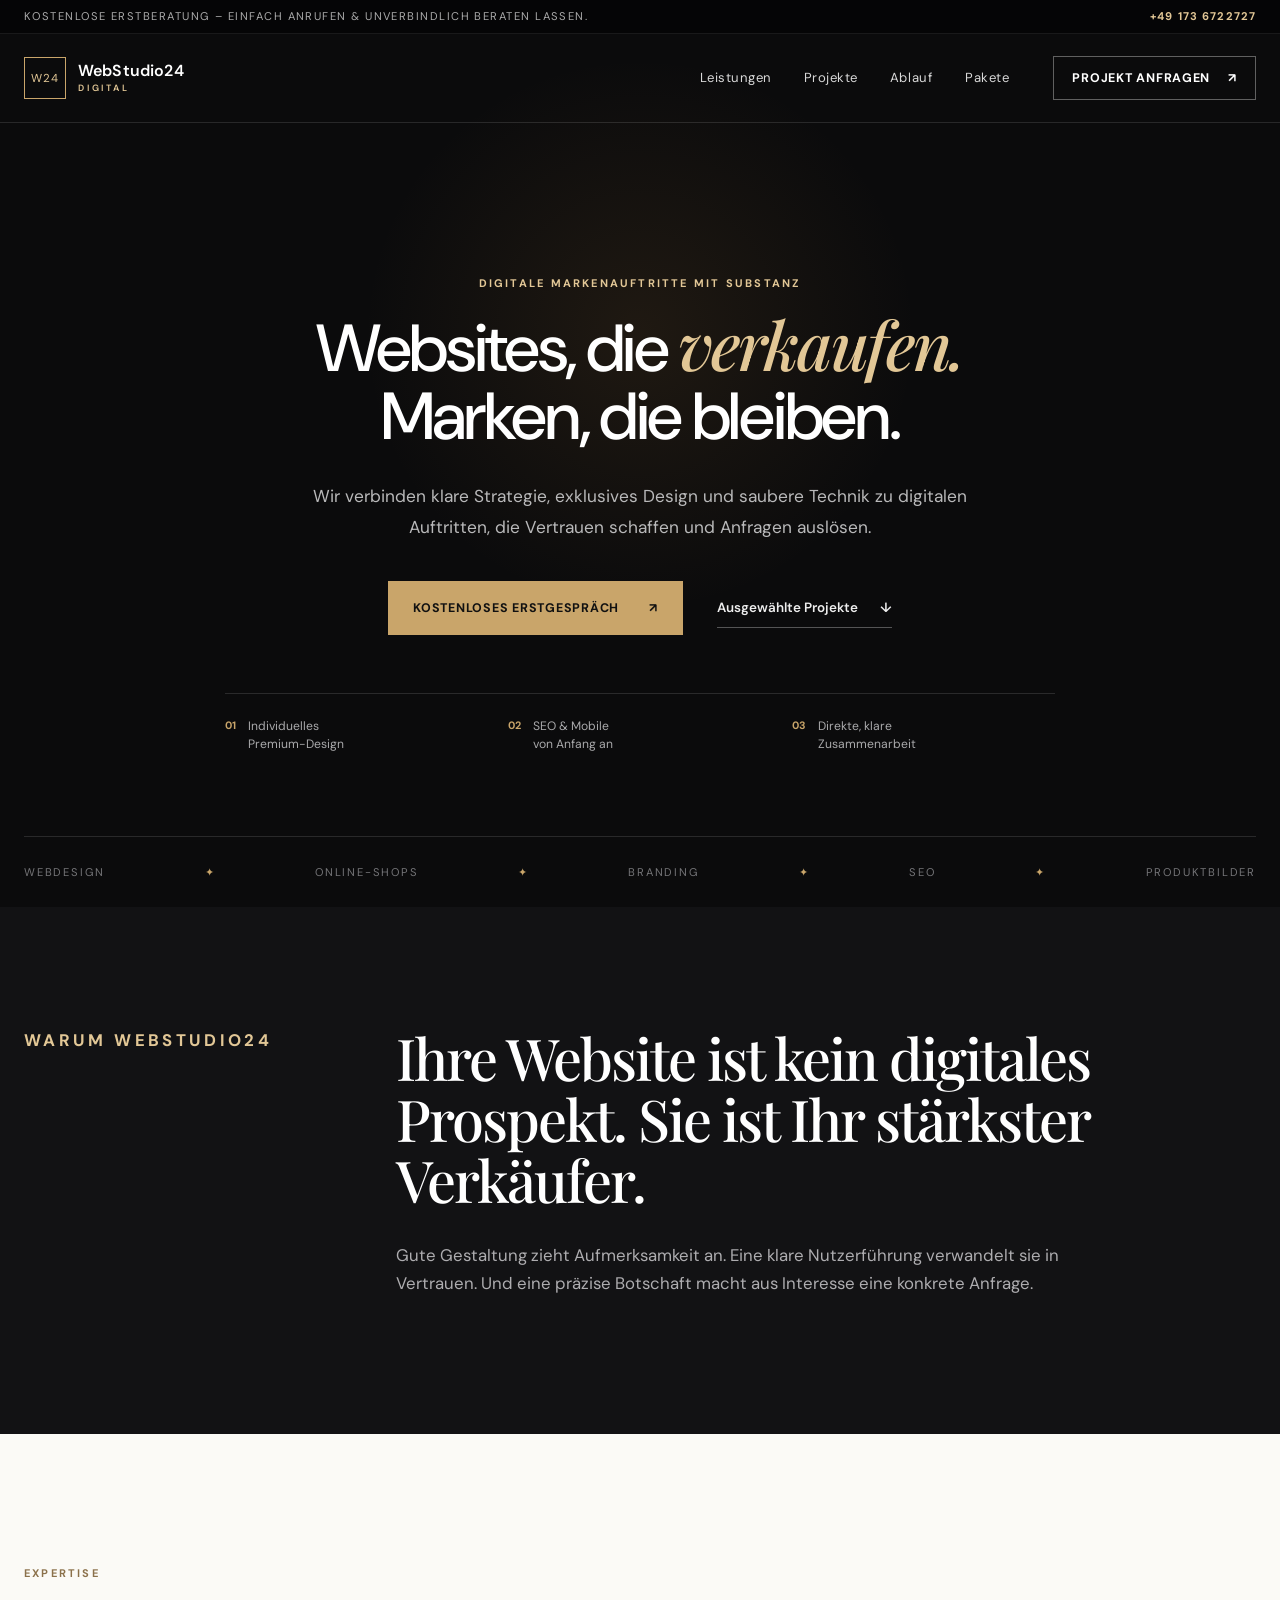
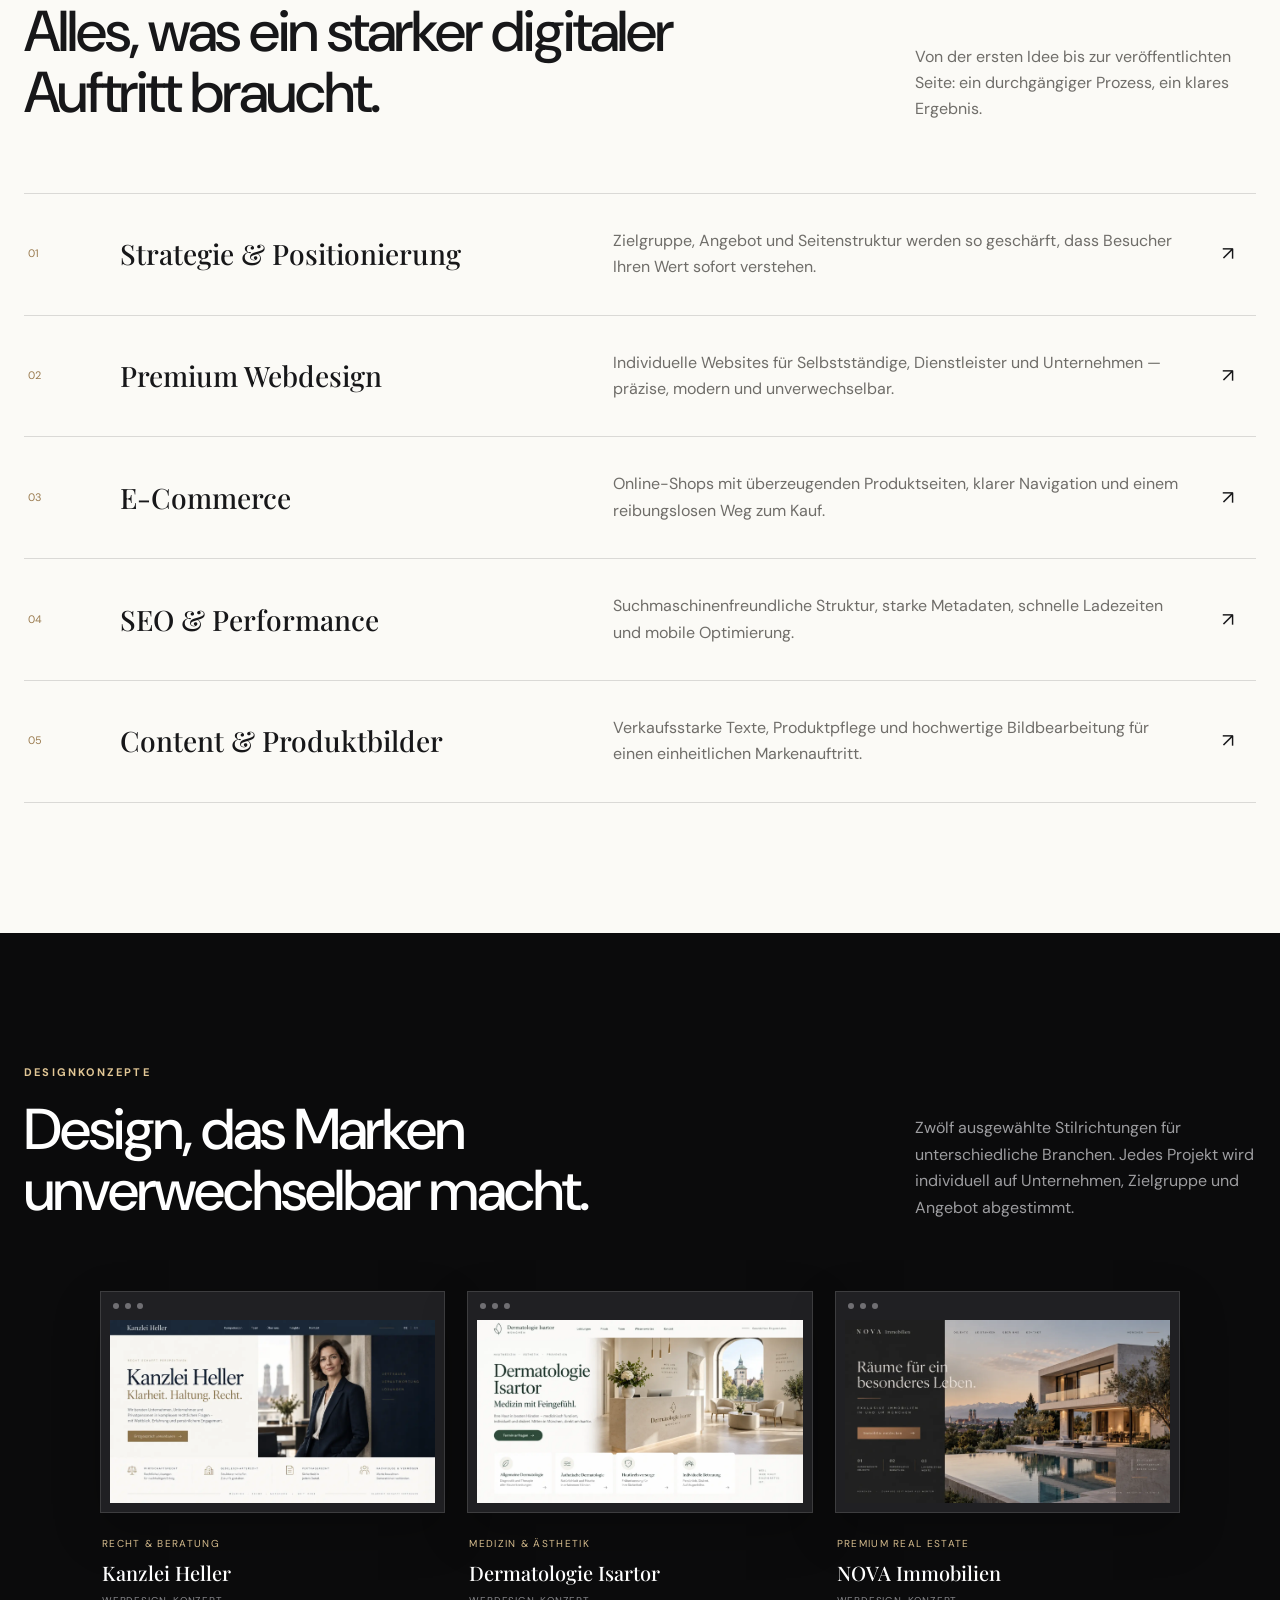
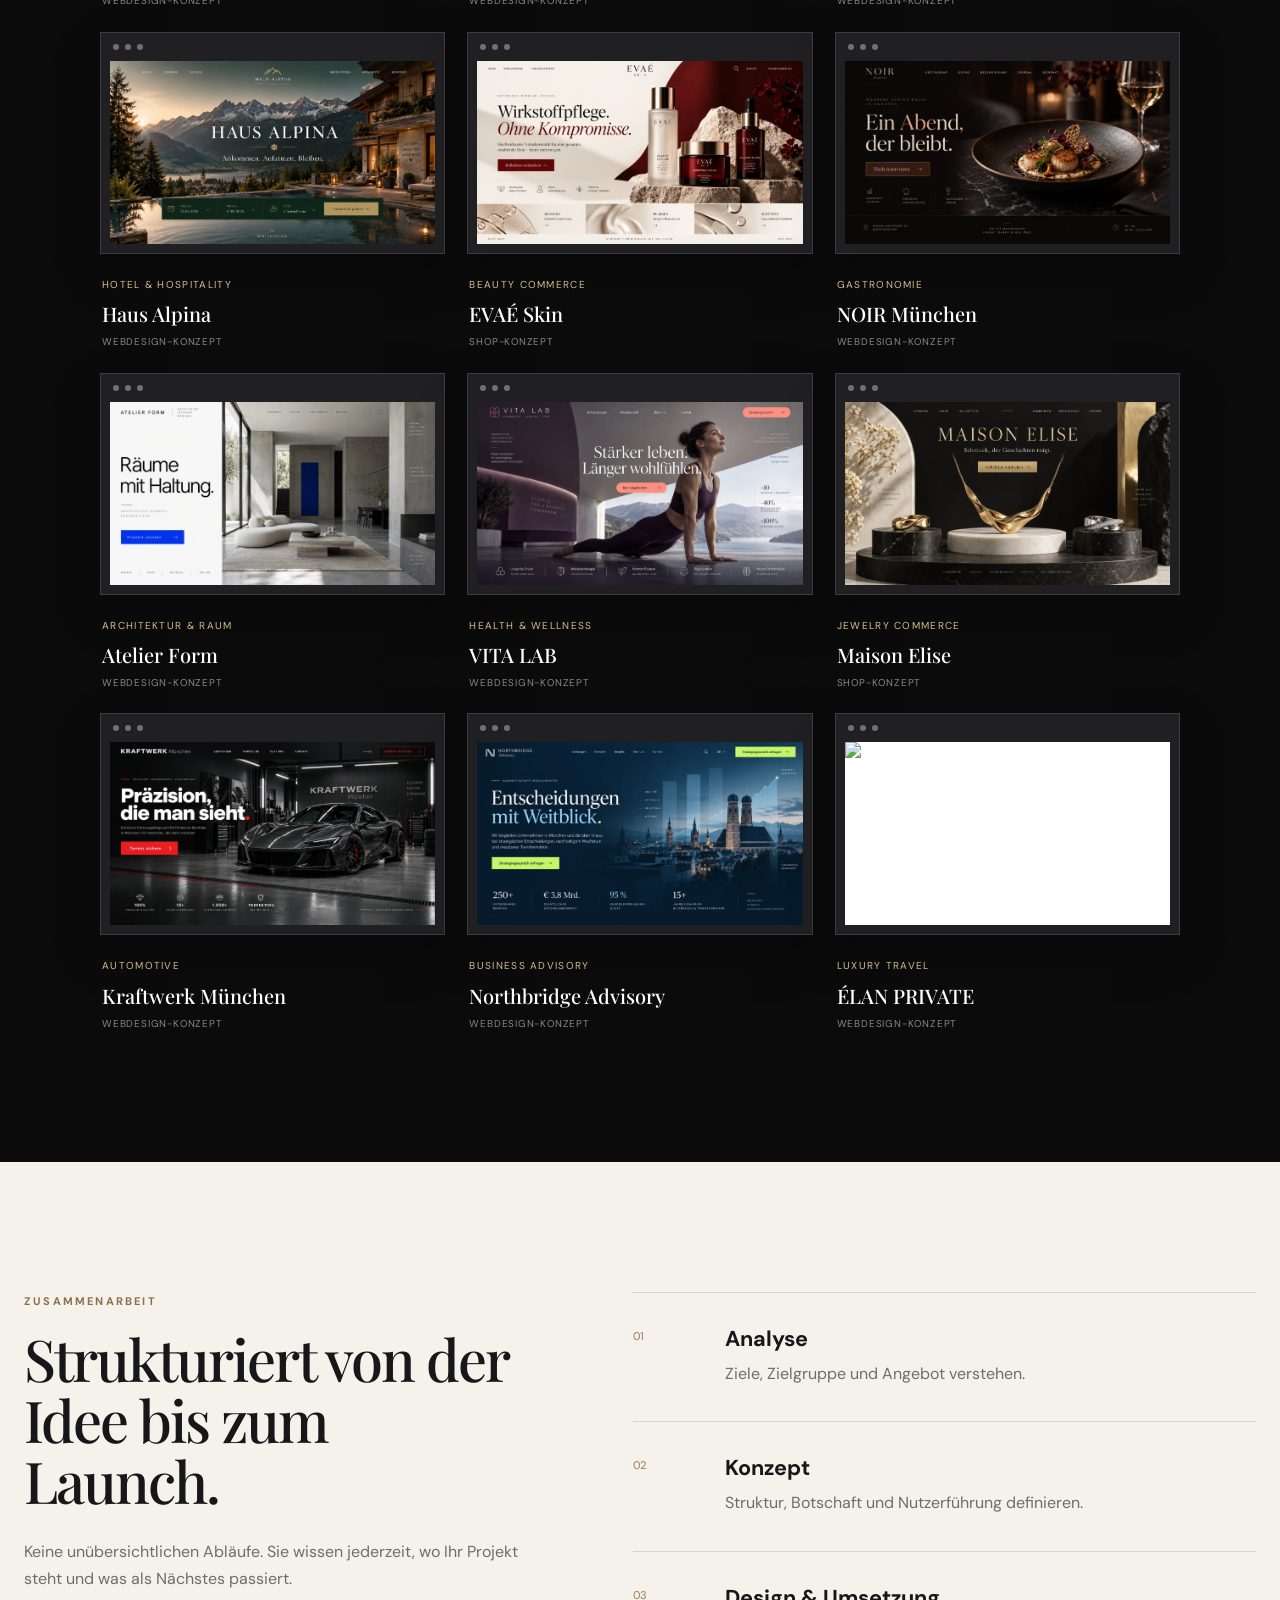
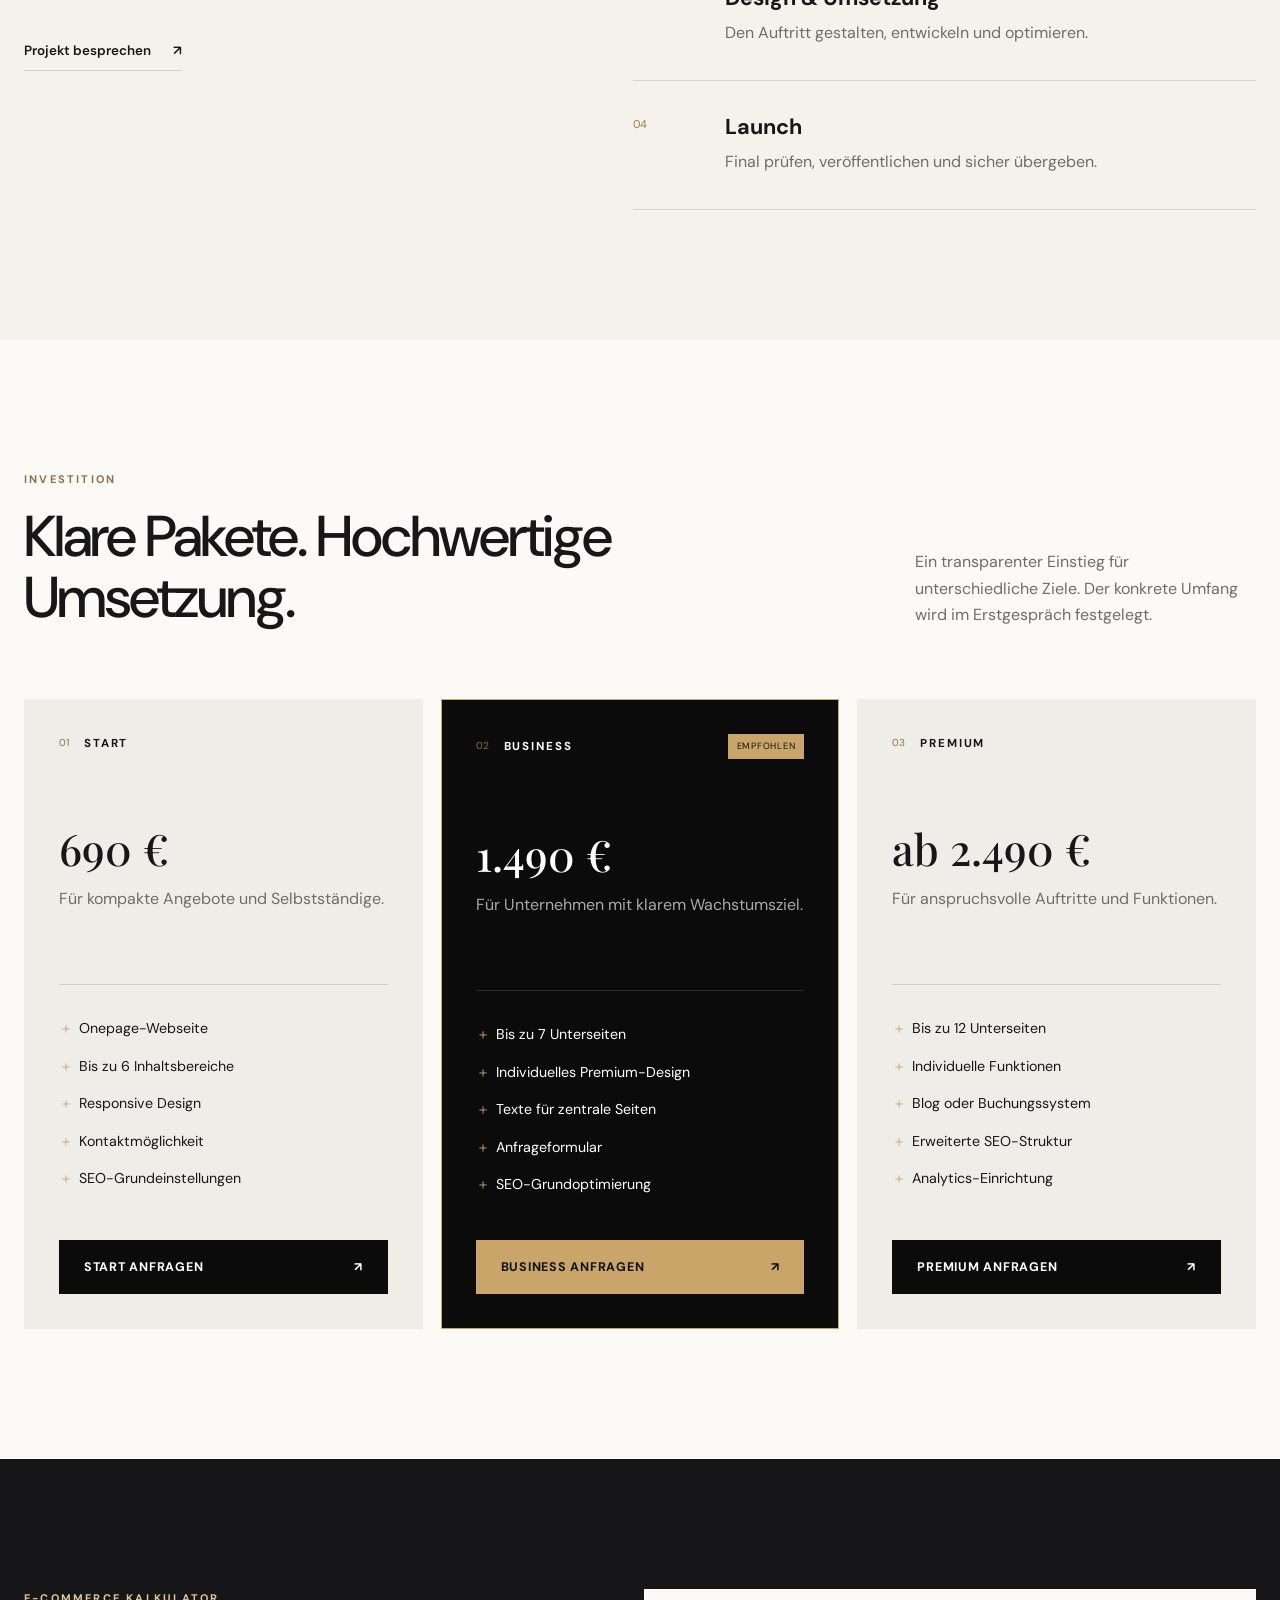
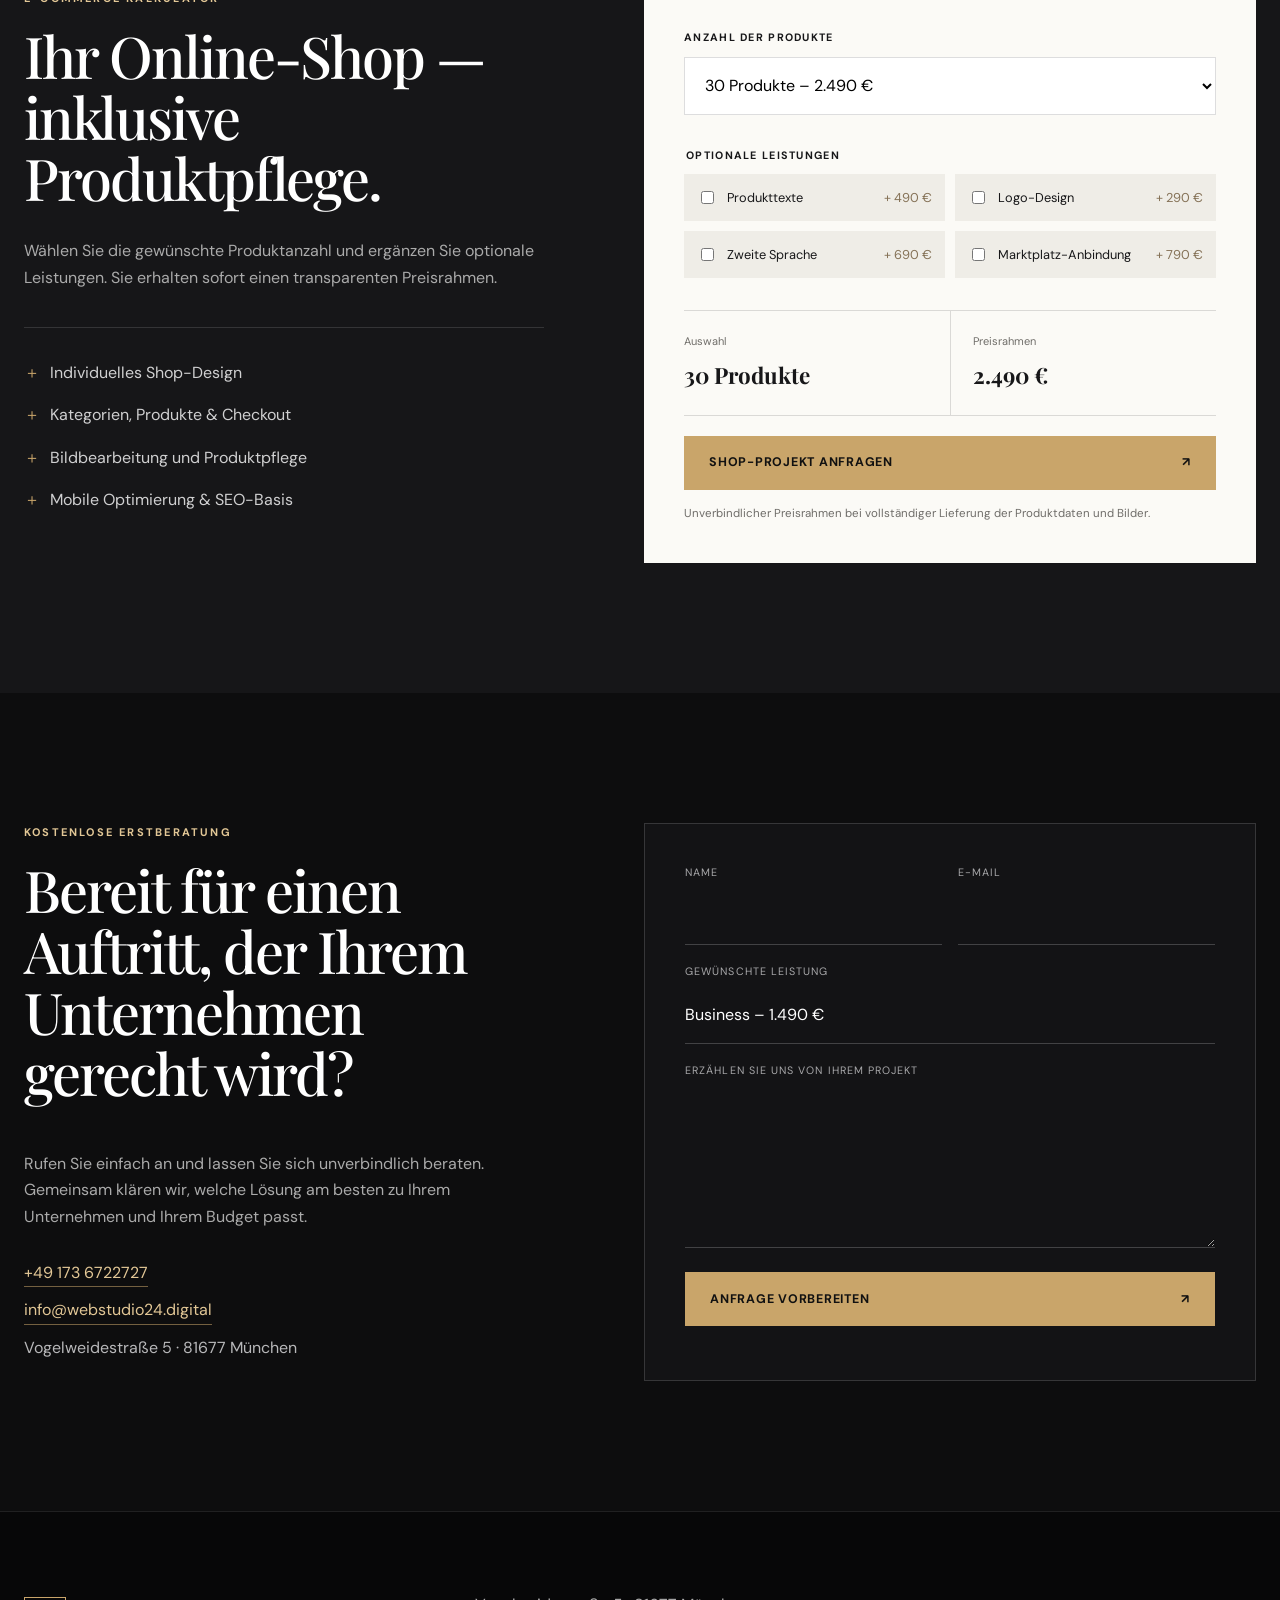
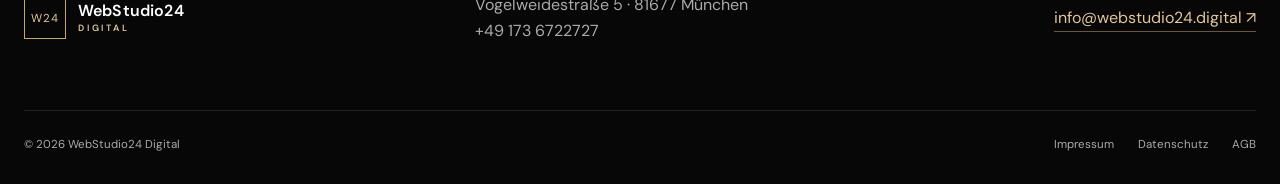
==== index.html @ 77c2aed2 "Publish twelve premium design concepts" ====
<!doctype html>
<html lang="de">
<head>
  <meta charset="utf-8">
  <meta name="viewport" content="width=device-width, initial-scale=1">
  <title>WebStudio24 Digital | Premium Webdesign & Online-Shops</title>
  <meta name="description" content="Premium Webdesign und verkaufsstarke Online-Shops für Unternehmen. Strategie, Design, SEO-Grundoptimierung und Umsetzung aus einer Hand.">
  <meta name="theme-color" content="#0b0b0c">
  <meta name="robots" content="index,follow,max-image-preview:large">
  <link rel="canonical" href="https://webstudio24.digital/">
  <link rel="preconnect" href="https://fonts.googleapis.com">
  <link rel="preconnect" href="https://fonts.gstatic.com" crossorigin>
  <link href="https://fonts.googleapis.com/css2?family=DM+Sans:wght@400;500;600;700&family=Playfair+Display:ital,wght@0,500;0,600;1,500&display=swap" rel="stylesheet">
  <link rel="stylesheet" href="style.css">
  <script src="script.js" defer></script>
  <script type="application/ld+json">{"@context":"https://schema.org","@type":"ProfessionalService","name":"WebStudio24 Digital","legalName":"Tatjana Koriath","url":"https://webstudio24.digital/","email":"info@webstudio24.digital","telephone":"+491736722727","address":{"@type":"PostalAddress","streetAddress":"Vogelweidestraße 5","postalCode":"81677","addressLocality":"München","addressCountry":"DE"},"description":"Premium Webdesign, Online-Shops, Produktpflege und Produktbildbearbeitung für Unternehmen und Selbstständige.","areaServed":"DE"}</script>
</head>
<body>
  <a class="skip-link" href="#main">Zum Inhalt springen</a>
  <div class="topline"><div class="container topline-inner"><span>Kostenlose Erstberatung – einfach anrufen & unverbindlich beraten lassen.</span><a class="top-phone" href="tel:+491736722727">+49 173 6722727</a></div></div>
  <header class="site-header">
    <div class="container nav">
      <a class="brand" href="#top" aria-label="WebStudio24 Digital Startseite"><span class="brand-mark">W24</span><span class="brand-word">WebStudio24<small>Digital</small></span></a>
      <button class="nav-toggle" type="button" aria-expanded="false" aria-controls="mainNav" aria-label="Menü öffnen"><span></span><span></span></button>
      <nav id="mainNav" class="nav-links" aria-label="Hauptnavigation"><a href="#leistungen">Leistungen</a><a href="#arbeiten">Projekte</a><a href="#ablauf">Ablauf</a><a href="#pakete">Pakete</a></nav>
      <a class="button button-small nav-cta" href="#kontakt">Projekt anfragen <span>↗</span></a>
    </div>
  </header>
  <main id="main">
    <section id="top" class="hero">
      <div class="hero-glow" aria-hidden="true"></div>
      <div class="container hero-grid">
        <div class="hero-copy">
          <p class="eyebrow light">Digitale Markenauftritte mit Substanz</p>
          <h1>Websites, die <em>verkaufen.</em><br>Marken, die bleiben.</h1>
          <p class="hero-lead">Wir verbinden klare Strategie, exklusives Design und saubere Technik zu digitalen Auftritten, die Vertrauen schaffen und Anfragen auslösen.</p>
          <div class="hero-actions"><a class="button button-gold" href="#kontakt">Kostenloses Erstgespräch <span>↗</span></a><a class="text-link" href="#arbeiten">Ausgewählte Projekte <span>↓</span></a></div>
          <div class="hero-proof"><div><strong>01</strong><span>Individuelles<br>Premium-Design</span></div><div><strong>02</strong><span>SEO & Mobile<br>von Anfang an</span></div><div><strong>03</strong><span>Direkte, klare<br>Zusammenarbeit</span></div></div>
        </div>
      </div>
      <div class="container hero-marquee" aria-hidden="true"><span>WEBDESIGN</span><i>✦</i><span>ONLINE-SHOPS</span><i>✦</i><span>BRANDING</span><i>✦</i><span>SEO</span><i>✦</i><span>PRODUKTBILDER</span></div>
    </section>
    <section class="statement section-dark"><div class="container statement-grid"><p class="eyebrow light">Warum WebStudio24</p><div><h2>Ihre Website ist kein digitales Prospekt. Sie ist Ihr stärkster Verkäufer.</h2><p>Gute Gestaltung zieht Aufmerksamkeit an. Eine klare Nutzerführung verwandelt sie in Vertrauen. Und eine präzise Botschaft macht aus Interesse eine konkrete Anfrage.</p></div></div></section>
    <section id="leistungen" class="section services">
      <div class="container">
        <div class="section-head"><div><p class="eyebrow">Expertise</p><h2>Alles, was ein starker digitaler Auftritt braucht.</h2></div><p>Von der ersten Idee bis zur veröffentlichten Seite: ein durchgängiger Prozess, ein klares Ergebnis.</p></div>
        <div class="service-list">
          <article class="service-row"><span class="service-number">01</span><h3>Strategie & Positionierung</h3><p>Zielgruppe, Angebot und Seitenstruktur werden so geschärft, dass Besucher Ihren Wert sofort verstehen.</p><span class="service-arrow">↗</span></article>
          <article class="service-row"><span class="service-number">02</span><h3>Premium Webdesign</h3><p>Individuelle Websites für Selbstständige, Dienstleister und Unternehmen — präzise, modern und unverwechselbar.</p><span class="service-arrow">↗</span></article>
          <article class="service-row"><span class="service-number">03</span><h3>E-Commerce</h3><p>Online-Shops mit überzeugenden Produktseiten, klarer Navigation und einem reibungslosen Weg zum Kauf.</p><span class="service-arrow">↗</span></article>
          <article class="service-row"><span class="service-number">04</span><h3>SEO & Performance</h3><p>Suchmaschinenfreundliche Struktur, starke Metadaten, schnelle Ladezeiten und mobile Optimierung.</p><span class="service-arrow">↗</span></article>
          <article class="service-row"><span class="service-number">05</span><h3>Content & Produktbilder</h3><p>Verkaufsstarke Texte, Produktpflege und hochwertige Bildbearbeitung für einen einheitlichen Markenauftritt.</p><span class="service-arrow">↗</span></article>
        </div>
      </div>
    </section>
    <section id="arbeiten" class="section work-section">
      <div class="container">
        <div class="section-head light-head"><div><p class="eyebrow light">Designkonzepte</p><h2>Design, das Marken unverwechselbar macht.</h2></div><p>Zwölf ausgewählte Stilrichtungen für unterschiedliche Branchen. Jedes Projekt wird individuell auf Unternehmen, Zielgruppe und Angebot abgestimmt.</p></div>
        <div class="projects">
          <article class="project"><div class="project-image"><img src="portfolio-01-kanzlei.webp" alt="Premium Webdesign-Konzept für eine Münchner Kanzlei" loading="lazy" width="1535" height="864"></div><div class="project-meta"><div><span>Recht & Beratung</span><h3>Kanzlei Heller</h3></div><p>Webdesign-Konzept</p></div></article>
          <article class="project"><div class="project-image"><img src="portfolio-02-dermatologie.webp" alt="Hochwertiges Webdesign-Konzept für eine dermatologische Praxis" loading="lazy" width="1535" height="864"></div><div class="project-meta"><div><span>Medizin & Ästhetik</span><h3>Dermatologie Isartor</h3></div><p>Webdesign-Konzept</p></div></article>
          <article class="project"><div class="project-image"><img src="portfolio-03-immobilien.webp" alt="Elegantes Webdesign-Konzept für exklusive Immobilien" loading="lazy" width="1535" height="864"></div><div class="project-meta"><div><span>Premium Real Estate</span><h3>NOVA Immobilien</h3></div><p>Webdesign-Konzept</p></div></article>
          <article class="project"><div class="project-image"><img src="portfolio-04-hotel.webp" alt="Atmosphärisches Webdesign-Konzept für ein alpines Boutiquehotel" loading="lazy" width="1535" height="864"></div><div class="project-meta"><div><span>Hotel & Hospitality</span><h3>Haus Alpina</h3></div><p>Webdesign-Konzept</p></div></article>
          <article class="project"><div class="project-image"><img src="portfolio-05-skincare.webp" alt="Luxuriöses Onlineshop-Konzept für eine Hautpflegemarke" loading="lazy" width="1535" height="864"></div><div class="project-meta"><div><span>Beauty Commerce</span><h3>EVAÉ Skin</h3></div><p>Shop-Konzept</p></div></article>
          <article class="project"><div class="project-image"><img src="portfolio-06-restaurant.webp" alt="Dunkles Premium-Webdesign-Konzept für ein Fine-Dining-Restaurant" loading="lazy" width="1535" height="864"></div><div class="project-meta"><div><span>Gastronomie</span><h3>NOIR München</h3></div><p>Webdesign-Konzept</p></div></article>
          <article class="project"><div class="project-image"><img src="portfolio-07-architektur.webp" alt="Minimalistisches Webdesign-Konzept für ein Architekturatelier" loading="lazy" width="1535" height="864"></div><div class="project-meta"><div><span>Architektur & Raum</span><h3>Atelier Form</h3></div><p>Webdesign-Konzept</p></div></article>
          <article class="project"><div class="project-image"><img src="portfolio-08-wellness.webp" alt="Modernes Webdesign-Konzept für ein Wellness- und Longevity-Studio" loading="lazy" width="1535" height="864"></div><div class="project-meta"><div><span>Health & Wellness</span><h3>VITA LAB</h3></div><p>Webdesign-Konzept</p></div></article>
          <article class="project"><div class="project-image"><img src="portfolio-09-schmuck.webp" alt="Exklusives Onlineshop-Konzept für ein Schmuckatelier" loading="lazy" width="1535" height="864"></div><div class="project-meta"><div><span>Jewelry Commerce</span><h3>Maison Elise</h3></div><p>Shop-Konzept</p></div></article>
          <article class="project"><div class="project-image"><img src="portfolio-10-automotive.webp" alt="Kraftvolles Webdesign-Konzept für einen Premium-Automobilservice" loading="lazy" width="1535" height="864"></div><div class="project-meta"><div><span>Automotive</span><h3>Kraftwerk München</h3></div><p>Webdesign-Konzept</p></div></article>
          <article class="project"><div class="project-image"><img src="portfolio-11-advisory.webp" alt="Seriöses Webdesign-Konzept für eine Unternehmensberatung" loading="lazy" width="1535" height="864"></div><div class="project-meta"><div><span>Business Advisory</span><h3>Northbridge Advisory</h3></div><p>Webdesign-Konzept</p></div></article>
          <article class="project"><div class="project-image"><img src="portfolio-12-travel.webp" alt="Elegantes Webdesign-Konzept für exklusive Reisen und Concierge-Service" loading="lazy" width="1535" height="864"></div><div class="project-meta"><div><span>Luxury Travel</span><h3>ÉLAN PRIVATE</h3></div><p>Webdesign-Konzept</p></div></article>
        </div>
      </div>
    </section>
    <section id="ablauf" class="section process"><div class="container process-grid">
      <div class="process-intro"><p class="eyebrow">Zusammenarbeit</p><h2>Strukturiert von der Idee bis zum Launch.</h2><p>Keine unübersichtlichen Abläufe. Sie wissen jederzeit, wo Ihr Projekt steht und was als Nächstes passiert.</p><a class="text-link dark-link" href="#kontakt">Projekt besprechen <span>↗</span></a></div>
      <ol class="steps"><li><span>01</span><div><h3>Analyse</h3><p>Ziele, Zielgruppe und Angebot verstehen.</p></div></li><li><span>02</span><div><h3>Konzept</h3><p>Struktur, Botschaft und Nutzerführung definieren.</p></div></li><li><span>03</span><div><h3>Design & Umsetzung</h3><p>Den Auftritt gestalten, entwickeln und optimieren.</p></div></li><li><span>04</span><div><h3>Launch</h3><p>Final prüfen, veröffentlichen und sicher übergeben.</p></div></li></ol>
    </div></section>
    <section id="pakete" class="section packages-section"><div class="container">
      <div class="section-head"><div><p class="eyebrow">Investition</p><h2>Klare Pakete. Hochwertige Umsetzung.</h2></div><p>Ein transparenter Einstieg für unterschiedliche Ziele. Der konkrete Umfang wird im Erstgespräch festgelegt.</p></div>
      <div class="pricing-grid">
        <article class="price-card"><div><span class="package-index">01</span><p class="package-name">START</p></div><h3>690 €</h3><p class="package-for">Für kompakte Angebote und Selbstständige.</p><ul><li>Onepage-Webseite</li><li>Bis zu 6 Inhaltsbereiche</li><li>Responsive Design</li><li>Kontaktmöglichkeit</li><li>SEO-Grundeinstellungen</li></ul><button class="button button-dark package-choice" data-package="Start – 690 €">Start anfragen <span>↗</span></button></article>
        <article class="price-card featured"><div><span class="package-index">02</span><p class="package-name">BUSINESS</p><span class="badge">Empfohlen</span></div><h3>1.490 €</h3><p class="package-for">Für Unternehmen mit klarem Wachstumsziel.</p><ul><li>Bis zu 7 Unterseiten</li><li>Individuelles Premium-Design</li><li>Texte für zentrale Seiten</li><li>Anfrageformular</li><li>SEO-Grundoptimierung</li></ul><button class="button button-gold package-choice" data-package="Business – 1.490 €">Business anfragen <span>↗</span></button></article>
        <article class="price-card"><div><span class="package-index">03</span><p class="package-name">PREMIUM</p></div><h3>ab 2.490 €</h3><p class="package-for">Für anspruchsvolle Auftritte und Funktionen.</p><ul><li>Bis zu 12 Unterseiten</li><li>Individuelle Funktionen</li><li>Blog oder Buchungssystem</li><li>Erweiterte SEO-Struktur</li><li>Analytics-Einrichtung</li></ul><button class="button button-dark package-choice" data-package="Premium – ab 2.490 €">Premium anfragen <span>↗</span></button></article>
      </div>
    </div></section>
    <section id="shop" class="section shop-section"><div class="container shop-grid">
      <div class="shop-copy"><p class="eyebrow light">E-Commerce Kalkulator</p><h2>Ihr Online-Shop — inklusive Produktpflege.</h2><p>Wählen Sie die gewünschte Produktanzahl und ergänzen Sie optionale Leistungen. Sie erhalten sofort einen transparenten Preisrahmen.</p><ul class="check-list"><li>Individuelles Shop-Design</li><li>Kategorien, Produkte & Checkout</li><li>Bildbearbeitung und Produktpflege</li><li>Mobile Optimierung & SEO-Basis</li></ul></div>
      <div class="calculator"><label for="productCount">Anzahl der Produkte</label><select id="productCount"><option value="2490" data-count="30">30 Produkte – 2.490 €</option><option value="2990" data-count="60">60 Produkte – 2.990 €</option><option value="3490" data-count="100">100 Produkte – 3.490 €</option><option value="3990" data-count="150">150 Produkte – 3.990 €</option><option value="4490" data-count="200">200 Produkte – 4.490 €</option><option value="4990" data-count="250">250 Produkte – 4.990 €</option><option value="5490" data-count="300">300 Produkte – 5.490 €</option><option value="6490" data-count="400">400 Produkte – 6.490 €</option><option value="7490" data-count="500">500 Produkte – 7.490 €</option><option value="8490" data-count="600">600 Produkte – 8.490 €</option><option value="10490" data-count="800">800 Produkte – 10.490 €</option><option value="12490" data-count="1000">1.000 Produkte – 12.490 €</option></select>
        <fieldset><legend>Optionale Leistungen</legend><div class="check-grid"><label><input type="checkbox" data-extra="490"> Produkttexte <span>+ 490 €</span></label><label><input type="checkbox" data-extra="290"> Logo-Design <span>+ 290 €</span></label><label><input type="checkbox" data-extra="690"> Zweite Sprache <span>+ 690 €</span></label><label><input type="checkbox" data-extra="790"> Marktplatz-Anbindung <span>+ 790 €</span></label></div></fieldset>
        <div class="result-box"><div><span>Auswahl</span><strong id="selectedProducts">30 Produkte</strong></div><div><span>Preisrahmen</span><strong id="shopTotal">2.490 €</strong></div></div><button id="chooseShop" class="button button-gold full">Shop-Projekt anfragen <span>↗</span></button><p class="fineprint">Unverbindlicher Preisrahmen bei vollständiger Lieferung der Produktdaten und Bilder.</p>
      </div>
    </div></section>
    <section id="kontakt" class="section contact-section"><div class="container contact-grid">
      <div class="contact-copy"><p class="eyebrow light">Kostenlose Erstberatung</p><h2>Bereit für einen Auftritt, der Ihrem Unternehmen gerecht wird?</h2><p>Rufen Sie einfach an und lassen Sie sich unverbindlich beraten. Gemeinsam klären wir, welche Lösung am besten zu Ihrem Unternehmen und Ihrem Budget passt.</p><div class="contact-details"><a href="tel:+491736722727">+49 173 6722727</a><a href="mailto:info@webstudio24.digital">info@webstudio24.digital</a><address>Vogelweidestraße 5 · 81677 München</address></div></div>
      <form id="contactForm" class="contact-form"><div class="field-row"><label>Name<input id="name" name="name" type="text" autocomplete="name" required></label><label>E-Mail<input id="email" name="email" type="email" autocomplete="email" required></label></div><label>Gewünschte Leistung<input id="contactPackage" name="paket" type="text" value="Business – 1.490 €"></label><label>Erzählen Sie uns von Ihrem Projekt<textarea id="message" name="nachricht" rows="5" required></textarea></label><button class="button button-gold full" type="submit">Anfrage vorbereiten <span>↗</span></button><p id="formStatus" class="form-status" aria-live="polite"></p></form>
    </div></section>
  </main>
  <footer><div class="container footer-main"><a class="brand footer-brand" href="#top"><span class="brand-mark">W24</span><span class="brand-word">WebStudio24<small>Digital</small></span></a><p>Vogelweidestraße 5 · 81677 München<br><a href="tel:+491736722727">+49 173 6722727</a></p><a class="footer-mail" href="mailto:info@webstudio24.digital">info@webstudio24.digital ↗</a></div><div class="container footer-bottom"><span>© 2026 WebStudio24 Digital</span><span><a href="impressum.html">Impressum</a><a href="datenschutz.html">Datenschutz</a><a href="agb.html">AGB</a></span></div></footer>
</body>
</html>
---- style.css ----
:root{
  --black:#0b0b0c;--black-soft:#121214;--ink:#171719;--ivory:#f5f2eb;--paper:#fbfaf6;
  --gold:#c9a56a;--gold-light:#e2c796;--line:rgba(20,20,22,.14);--muted:#6f6d69;
  --sans:"DM Sans",Arial,sans-serif;--serif:"Playfair Display",Georgia,serif;
}
*{box-sizing:border-box}html{scroll-behavior:smooth}body{margin:0;color:var(--ink);background:var(--paper);font-family:var(--sans);font-size:16px;line-height:1.65;overflow-x:hidden}body.menu-open{overflow:hidden}img{display:block;max-width:100%}a{color:inherit;text-decoration:none}button,input,select,textarea{font:inherit}.container{width:min(1240px,calc(100% - 48px));margin-inline:auto}.skip-link{position:fixed;top:8px;left:8px;z-index:1000;padding:10px 16px;background:white;color:black;transform:translateY(-150%)}.skip-link:focus{transform:none}.topline{height:34px;background:#050506;color:#aaa;font-size:.7rem;letter-spacing:.13em;text-transform:uppercase;border-bottom:1px solid rgba(255,255,255,.08)}.topline-inner{height:100%;display:flex;align-items:center;justify-content:space-between}.topline a{color:var(--gold-light)}
.site-header{position:absolute;top:34px;left:0;right:0;z-index:50;color:white;border-bottom:1px solid rgba(255,255,255,.12);transition:.3s}.site-header.scrolled{position:fixed;top:0;background:rgba(8,8,9,.93);backdrop-filter:blur(16px)}.nav{height:88px;display:flex;align-items:center;gap:44px}.brand{display:inline-flex;align-items:center;gap:12px}.brand-mark{display:grid;place-items:center;width:42px;height:42px;border:1px solid var(--gold);font-size:.72rem;letter-spacing:.08em;color:var(--gold-light)}.brand-word{font-weight:600;font-size:1rem;letter-spacing:.01em;line-height:1}.brand-word small{display:block;margin-top:5px;color:var(--gold-light);font-size:.57rem;letter-spacing:.31em;text-transform:uppercase}.nav-links{display:flex;align-items:center;gap:32px;margin-left:auto}.nav-links a{font-size:.82rem;letter-spacing:.04em;color:#d8d8d8;transition:.2s}.nav-links a:hover{color:var(--gold-light)}.nav-toggle{display:none;border:0;background:none;color:white;padding:10px}.nav-toggle span{display:block;width:24px;height:1px;margin:6px;background:currentColor}
.button{display:inline-flex;align-items:center;justify-content:space-between;gap:30px;min-height:54px;padding:0 24px;border:1px solid transparent;background:transparent;cursor:pointer;font-size:.78rem;font-weight:700;letter-spacing:.06em;text-transform:uppercase;transition:transform .2s,background .2s,color .2s,border .2s}.button:hover{transform:translateY(-2px)}.button-small{min-height:44px;padding:0 18px;gap:18px;border-color:rgba(255,255,255,.35);color:#fff}.button-small:hover{border-color:var(--gold);color:var(--gold-light)}.button-gold{background:var(--gold);color:#111;border-color:var(--gold)}.button-gold:hover{background:var(--gold-light);border-color:var(--gold-light)}.button-dark{background:var(--black);color:white;border-color:var(--black)}.full{width:100%}.text-link{display:inline-flex;align-items:center;gap:22px;color:#eee;border-bottom:1px solid rgba(255,255,255,.3);padding:8px 0;font-size:.84rem;font-weight:600}.dark-link{color:var(--ink);border-color:var(--line)}
.eyebrow{margin:0 0 18px;color:#8b714b;font-size:.69rem;font-weight:700;letter-spacing:.2em;text-transform:uppercase}.eyebrow.light{color:var(--gold-light)}h1,h2,h3,p{margin-top:0}h1,h2{font-weight:500;letter-spacing:-.035em;line-height:1.06}h1{font-size:clamp(3.1rem,6vw,6.25rem)}h2{font-size:clamp(2.35rem,4.5vw,4.7rem)}h3{line-height:1.2}
.hero{position:relative;min-height:100vh;padding:176px 0 0;background:var(--black);color:white;overflow:hidden}.hero-glow{position:absolute;width:600px;height:600px;top:0;left:40%;background:radial-gradient(circle,rgba(179,126,59,.12),transparent 65%);pointer-events:none}.hero-grid{position:relative;display:grid;grid-template-columns:.88fr 1.12fr;align-items:center;gap:60px}.hero-copy{padding:44px 0 96px;position:relative;z-index:2}.hero h1{max-width:780px;margin-bottom:30px}.hero h1 em{color:var(--gold-light);font-family:var(--serif);font-weight:500}.hero-lead{max-width:640px;color:#b9b9ba;font-size:1.09rem;line-height:1.8}.hero-actions{display:flex;align-items:center;gap:34px;margin-top:38px}.hero-proof{display:grid;grid-template-columns:repeat(3,1fr);gap:20px;margin-top:64px;border-top:1px solid rgba(255,255,255,.13);padding-top:23px}.hero-proof div{display:flex;gap:12px}.hero-proof strong{color:var(--gold);font-size:.67rem}.hero-proof span{color:#a9a9ab;font-size:.76rem;line-height:1.5}.hero-showcase{position:relative;min-width:0;padding-right:30px}.showcase-frame{position:relative;border:1px solid rgba(255,255,255,.18);box-shadow:0 45px 100px rgba(0,0,0,.55);transform:perspective(1300px) rotateY(-4deg) rotateX(1deg)}.showcase-frame img{width:100%;aspect-ratio:16/10;object-fit:cover;object-position:top}.browser-chrome{height:34px;display:flex;align-items:center;gap:7px;padding:0 12px;background:#202023}.browser-chrome i{width:6px;height:6px;border-radius:50%;background:#666}.browser-chrome span{margin-left:auto;color:#79797b;font-size:.55rem;letter-spacing:.11em;text-transform:uppercase}.floating-note{position:absolute;left:-42px;bottom:-38px;width:215px;padding:22px 24px;background:var(--ivory);color:var(--ink);box-shadow:0 20px 55px rgba(0,0,0,.25)}.floating-note span{display:block;color:#91764c;font-size:.61rem;letter-spacing:.16em;text-transform:uppercase}.floating-note strong{display:block;margin-top:8px;font-family:var(--serif);font-size:1.25rem;font-weight:500}.vertical-label{position:absolute;right:-140px;top:45%;transform:rotate(90deg);color:#56565a;font-size:.58rem;letter-spacing:.2em}.hero-marquee{display:flex;align-items:center;justify-content:space-between;gap:22px;padding:26px 0;border-top:1px solid rgba(255,255,255,.12);color:#747477;font-size:.7rem;letter-spacing:.16em}.hero-marquee i{color:var(--gold);font-style:normal}
.section{padding:130px 0}.section-dark{background:var(--black-soft);color:white}.statement{padding:120px 0}.statement-grid{display:grid;grid-template-columns:.34fr 1fr;gap:80px}.statement h2{max-width:940px;margin-bottom:32px;font-family:var(--serif)}.statement div>p{max-width:710px;color:#aeadb0;font-size:1.05rem}.section-head{display:grid;grid-template-columns:1fr .42fr;align-items:end;gap:80px;margin-bottom:70px}.section-head h2{max-width:790px;margin:0}.section-head>p{margin:0;color:var(--muted)}.service-list{border-top:1px solid var(--line)}.service-row{display:grid;grid-template-columns:60px .8fr 1fr 30px;align-items:center;gap:32px;padding:34px 4px;border-bottom:1px solid var(--line);transition:padding .25s,background .25s}.service-row:hover{padding-left:18px;padding-right:18px;background:#f2efe8}.service-number{color:#9a7b4f;font-size:.68rem}.service-row h3{margin:0;font-family:var(--serif);font-size:clamp(1.55rem,2.2vw,2.25rem);font-weight:500}.service-row p{margin:0;color:var(--muted)}.service-arrow{font-size:1.2rem}
.work-section{background:var(--black);color:white}.light-head>p{color:#9d9da0}.projects{display:grid;grid-template-columns:1fr 1fr;gap:70px 28px}.project-wide{grid-column:1/-1}.project-image{overflow:hidden;background:#1c1c1e}.project-image img{width:100%;aspect-ratio:16/10;object-fit:cover;transition:transform .7s ease}.project:hover img{transform:scale(1.025)}.project-wide .project-image img{aspect-ratio:2/1}.project-meta{display:flex;justify-content:space-between;gap:20px;padding-top:20px}.project-meta span{color:var(--gold-light);font-size:.63rem;letter-spacing:.13em;text-transform:uppercase}.project-meta h3{margin:6px 0 0;font-family:var(--serif);font-size:1.55rem;font-weight:500}.project-meta p{margin:0;color:#89898d;font-size:.75rem;text-transform:uppercase;letter-spacing:.08em}
.process{background:var(--ivory)}.process-grid{display:grid;grid-template-columns:.8fr 1fr;gap:110px}.process-intro{position:sticky;top:130px;align-self:start}.process-intro h2{font-family:var(--serif);margin-bottom:28px}.process-intro>p:not(.eyebrow){max-width:520px;color:var(--muted)}.process-intro .text-link{margin-top:24px}.steps{list-style:none;margin:0;padding:0;border-top:1px solid var(--line)}.steps li{display:grid;grid-template-columns:70px 1fr;gap:22px;padding:34px 0;border-bottom:1px solid var(--line)}.steps>li>span{color:#9a7b4f;font-size:.7rem}.steps h3{font-size:1.35rem;margin-bottom:8px}.steps p{color:var(--muted);margin:0}
.packages-section{background:var(--paper)}.pricing-grid{display:grid;grid-template-columns:repeat(3,1fr);gap:18px}.price-card{display:flex;flex-direction:column;min-height:610px;padding:34px;background:#efede7;border:1px solid transparent}.price-card.featured{background:var(--black);color:white;border-color:var(--gold)}.price-card>div:first-child{display:flex;align-items:center;gap:15px}.package-index{font-size:.63rem;color:#8c7047}.package-name{margin:0;font-size:.72rem;font-weight:700;letter-spacing:.16em}.badge{margin-left:auto;padding:5px 9px;background:var(--gold);color:#111;font-size:.57rem;letter-spacing:.08em;text-transform:uppercase}.price-card h3{margin:70px 0 12px;font-family:var(--serif);font-size:2.7rem;font-weight:500}.package-for{min-height:54px;color:var(--muted)}.featured .package-for{color:#aaa}.price-card ul{list-style:none;margin:28px 0 36px;padding:25px 0 0;border-top:1px solid var(--line)}.featured ul{border-color:rgba(255,255,255,.15)}.price-card li{position:relative;padding:7px 0 7px 20px;font-size:.89rem}.price-card li:before,.check-list li:before{content:"＋";position:absolute;left:0;color:var(--gold)}.price-card .button{margin-top:auto}
.shop-section{background:#161618;color:white}.shop-grid{display:grid;grid-template-columns:.85fr 1fr;gap:100px;align-items:start}.shop-copy h2{font-family:var(--serif);margin-bottom:30px}.shop-copy>p:not(.eyebrow){color:#aaa}.check-list{list-style:none;padding:24px 0 0;margin-top:36px;border-top:1px solid rgba(255,255,255,.13)}.check-list li{position:relative;padding:8px 0 8px 26px;color:#d0d0d1}.calculator{padding:40px;background:var(--paper);color:var(--ink)}.calculator>label,.calculator legend{display:block;margin-bottom:10px;font-size:.67rem;font-weight:700;letter-spacing:.12em;text-transform:uppercase}.calculator select{width:100%;height:58px;padding:0 16px;border:1px solid var(--line);background:white}.calculator fieldset{border:0;padding:0;margin:32px 0}.check-grid{display:grid;grid-template-columns:1fr 1fr;gap:10px}.check-grid label{display:flex;align-items:center;gap:10px;padding:13px;background:#efede7;font-size:.8rem;cursor:pointer}.check-grid label span{margin-left:auto;color:#857257}.check-grid input{accent-color:#a27d45}.result-box{display:grid;grid-template-columns:1fr 1fr;margin:30px 0 20px;border-top:1px solid var(--line);border-bottom:1px solid var(--line)}.result-box div{padding:21px 0}.result-box div+div{padding-left:22px;border-left:1px solid var(--line)}.result-box span{display:block;color:var(--muted);font-size:.69rem}.result-box strong{display:block;margin-top:6px;font-family:var(--serif);font-size:1.4rem}.fineprint{margin:14px 0 0;color:var(--muted);font-size:.72rem}
.contact-section{background:#0d0d0e;color:white}.contact-grid{display:grid;grid-template-columns:.85fr 1fr;gap:100px}.contact-copy h2{font-family:var(--serif)}.contact-copy p:not(.eyebrow){max-width:570px;color:#aaa}.contact-copy>a{display:inline-block;margin-top:30px;color:var(--gold-light);border-bottom:1px solid var(--gold)}.contact-form{padding:40px;border:1px solid rgba(255,255,255,.15);background:#131315}.contact-form label{display:block;margin-bottom:18px;color:#a7a7a9;font-size:.67rem;letter-spacing:.1em;text-transform:uppercase}.field-row{display:grid;grid-template-columns:1fr 1fr;gap:16px}.contact-form input,.contact-form textarea{width:100%;margin-top:8px;padding:14px 0;border:0;border-bottom:1px solid rgba(255,255,255,.2);outline:0;background:transparent;color:white;font-size:1rem;text-transform:none;letter-spacing:0}.contact-form input:focus,.contact-form textarea:focus{border-color:var(--gold)}.form-status{margin:14px 0 0;color:var(--gold-light);font-size:.82rem}
footer{padding:80px 0 30px;background:#070708;color:#aaa;border-top:1px solid rgba(255,255,255,.1)}.footer-main{display:grid;grid-template-columns:1fr .8fr 1fr;align-items:center;gap:40px;padding-bottom:65px}.footer-brand{color:white}.footer-main p{margin:0}.footer-mail{justify-self:end;color:var(--gold-light);border-bottom:1px solid #6d5734}.footer-bottom{display:flex;justify-content:space-between;padding-top:24px;border-top:1px solid rgba(255,255,255,.1);font-size:.72rem}.footer-bottom span:last-child{display:flex;gap:24px}
.reveal{opacity:0;transform:translateY(22px);transition:opacity .65s ease,transform .65s ease}.reveal.is-visible{opacity:1;transform:none}
@media(max-width:1000px){.nav-links{gap:18px}.hero-grid{grid-template-columns:1fr;padding-bottom:80px}.hero-copy{padding-bottom:28px}.hero-showcase{width:88%;margin-left:auto}.statement-grid,.section-head,.process-grid,.shop-grid,.contact-grid{grid-template-columns:1fr;gap:50px}.section-head{align-items:start}.section-head>p{max-width:650px}.process-intro{position:static}.pricing-grid{grid-template-columns:1fr 1fr}.price-card:last-child{grid-column:1/-1}.footer-main{grid-template-columns:1fr 1fr}.footer-main p{display:none}}
@media(max-width:760px){.container{width:min(100% - 28px,1240px)}.topline-inner span{display:none}.topline-inner{justify-content:center}.nav{height:72px}.nav-toggle{display:block;margin-left:auto}.nav-cta{display:none}.nav-links{position:fixed;inset:106px 0 0;display:flex;flex-direction:column;align-items:flex-start;padding:46px 24px;background:#0b0b0c;transform:translateX(100%);transition:.3s}.nav-links.open{transform:none}.nav-links a{font-family:var(--serif);font-size:2rem}.hero{padding-top:132px}.hero-grid{gap:24px}.hero-copy{padding-bottom:25px}.hero h1{font-size:clamp(2.7rem,13vw,4.5rem)}.hero-lead{font-size:1rem}.hero-actions{align-items:flex-start;flex-direction:column}.hero-proof{grid-template-columns:1fr;gap:12px;margin-top:42px}.hero-showcase{width:100%;padding:0 0 38px}.showcase-frame{transform:none}.floating-note{left:14px;bottom:8px}.vertical-label{display:none}.hero-marquee{overflow:hidden;justify-content:flex-start;white-space:nowrap}.section,.statement{padding:82px 0}h2{font-size:clamp(2.25rem,11vw,3.6rem)}.statement-grid{gap:28px}.section-head{margin-bottom:45px}.service-row{grid-template-columns:38px 1fr 22px;gap:12px;padding:25px 0}.service-row p{grid-column:2/-1}.projects{grid-template-columns:1fr;gap:50px}.project-wide{grid-column:auto}.project-wide .project-image img,.project-image img{aspect-ratio:4/3}.project-meta{display:block}.project-meta p{margin-top:8px}.pricing-grid{grid-template-columns:1fr}.price-card:last-child{grid-column:auto}.price-card{min-height:auto}.price-card h3{margin-top:45px}.shop-grid,.contact-grid{gap:50px}.calculator,.contact-form{padding:24px}.check-grid,.field-row{grid-template-columns:1fr}.footer-main{grid-template-columns:1fr}.footer-mail{justify-self:start}.footer-bottom{flex-direction:column;gap:18px}.footer-bottom span:last-child{flex-wrap:wrap;gap:16px}}
@media(prefers-reduced-motion:reduce){html{scroll-behavior:auto}.reveal{opacity:1;transform:none;transition:none}.project-image img,.site-header{transition:none}}

/* Balanced agency presentation */
.hero{min-height:auto;padding:190px 0 0}
.hero-glow{left:50%;transform:translateX(-50%)}
.hero-grid{display:block}
.hero-copy{max-width:940px;margin:0 auto;padding:50px 0 82px;text-align:center}
.hero h1{max-width:900px;margin:0 auto 30px;font-size:clamp(3.25rem,5.2vw,5.35rem);line-height:1.02}
.hero-lead{max-width:700px;margin:0 auto;color:#b9b9ba;font-size:1.08rem}
.hero-actions{justify-content:center}
.hero-proof{max-width:830px;margin:58px auto 0;text-align:left}
.hero-showcase,.showcase-frame,.floating-note,.vertical-label{display:none}
.projects{grid-template-columns:repeat(3,minmax(0,1fr));gap:26px}
.project-wide{grid-column:auto}
.project-image img,.project-wide .project-image img{aspect-ratio:4/3;object-fit:cover;object-position:top}
.project-meta{display:block}
.project-meta p{margin-top:8px}

@media(max-width:1000px){
  .hero-grid{display:block;padding-bottom:0}
  .hero-copy{max-width:780px;padding:40px 0 72px}
  .hero h1{max-width:760px}
  .projects{grid-template-columns:1fr 1fr}
  .projects .project:last-child{grid-column:1/-1;width:calc(50% - 13px);justify-self:center}
}
@media(max-width:760px){
  .hero{padding-top:132px}
  .hero-copy{padding:42px 0 58px}
  .hero h1{font-size:clamp(2.75rem,13vw,4.25rem)}
  .hero-actions{align-items:center}
  .hero-proof{text-align:left}
  .projects{grid-template-columns:1fr}
.projects .project:last-child{grid-column:auto;width:100%}
}

.top-phone{font-weight:700;letter-spacing:.1em}
.contact-details{display:flex;flex-direction:column;align-items:flex-start;gap:10px;margin-top:30px}
.contact-details a{color:var(--gold-light);border-bottom:1px solid rgba(201,165,106,.55)}
.contact-details address{color:#b8b8ba;font-style:normal}

/* Compact, symmetrical portfolio previews */
.projects{max-width:1080px;margin:0 auto;grid-template-columns:repeat(3,minmax(0,1fr));gap:22px}
.project{min-width:0}
.project-image{position:relative;padding:28px 9px 9px;background:#202023;border:1px solid rgba(255,255,255,.13);box-shadow:0 18px 45px rgba(0,0,0,.22)}
.project-image:before{content:"";position:absolute;top:11px;left:12px;width:6px;height:6px;border-radius:50%;background:#706f73;box-shadow:12px 0 #706f73,24px 0 #706f73}
.project-image img,.project-wide .project-image img{width:100%;height:auto;aspect-ratio:16/9;object-fit:contain;object-position:center;background:#fff}
.project:hover img{transform:none}
.project-meta{padding:16px 2px 0}
.project-meta h3{font-size:1.25rem}
.project-meta p{font-size:.62rem}
@media(max-width:1000px){.projects{grid-template-columns:1fr 1fr;max-width:760px}.projects .project:last-child{grid-column:1/-1;width:calc(50% - 11px)}}
@media(max-width:760px){.projects{grid-template-columns:1fr;max-width:480px}.projects .project:last-child{grid-column:auto;width:100%}}

/* Legal pages */
.legal-page{background:var(--paper)}
.legal-header{position:relative;background:var(--black);color:#fff;border-bottom:1px solid rgba(255,255,255,.12)}
.legal-header .nav{justify-content:space-between}
.legal-main{padding:100px 0 130px}
.legal-container{max-width:850px}
.legal-main h1{margin-bottom:58px;font-family:var(--serif);font-size:clamp(3.2rem,7vw,5.8rem)}
.legal-card{padding:34px 0;border-top:1px solid var(--line)}
.legal-card:last-child{border-bottom:1px solid var(--line)}
.legal-card h2{margin-bottom:18px;font-family:var(--serif);font-size:clamp(1.45rem,3vw,2rem);letter-spacing:-.02em}
.legal-card p,.legal-card address{margin:0;color:#55545a;font-style:normal}
.legal-card p+address{margin-top:18px}
.legal-card a{color:#735a36;border-bottom:1px solid rgba(115,90,54,.35)}
.legal-page footer{padding-top:30px}
@media(max-width:760px){.legal-header .button{min-height:42px;padding-inline:14px;gap:10px}.legal-main{padding:72px 0 90px}.legal-main h1{margin-bottom:42px}.legal-card{padding:28px 0}}
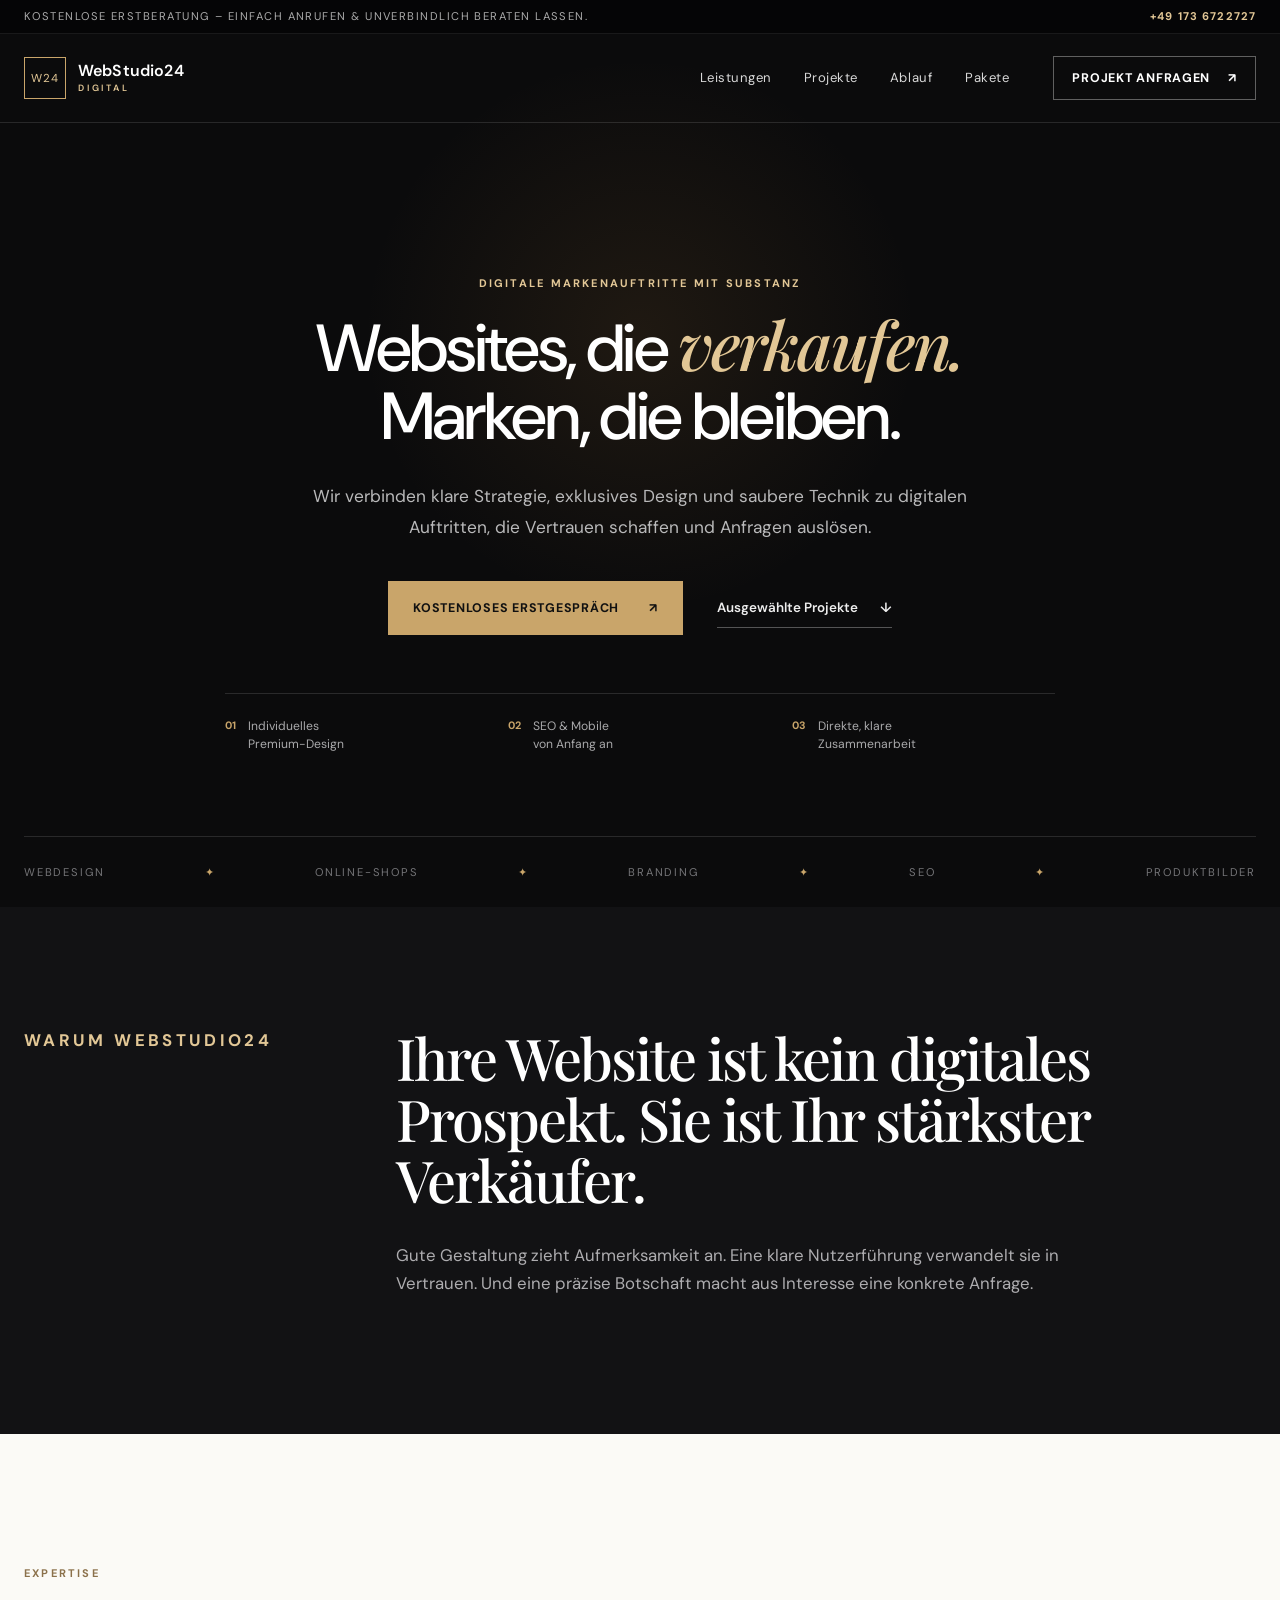
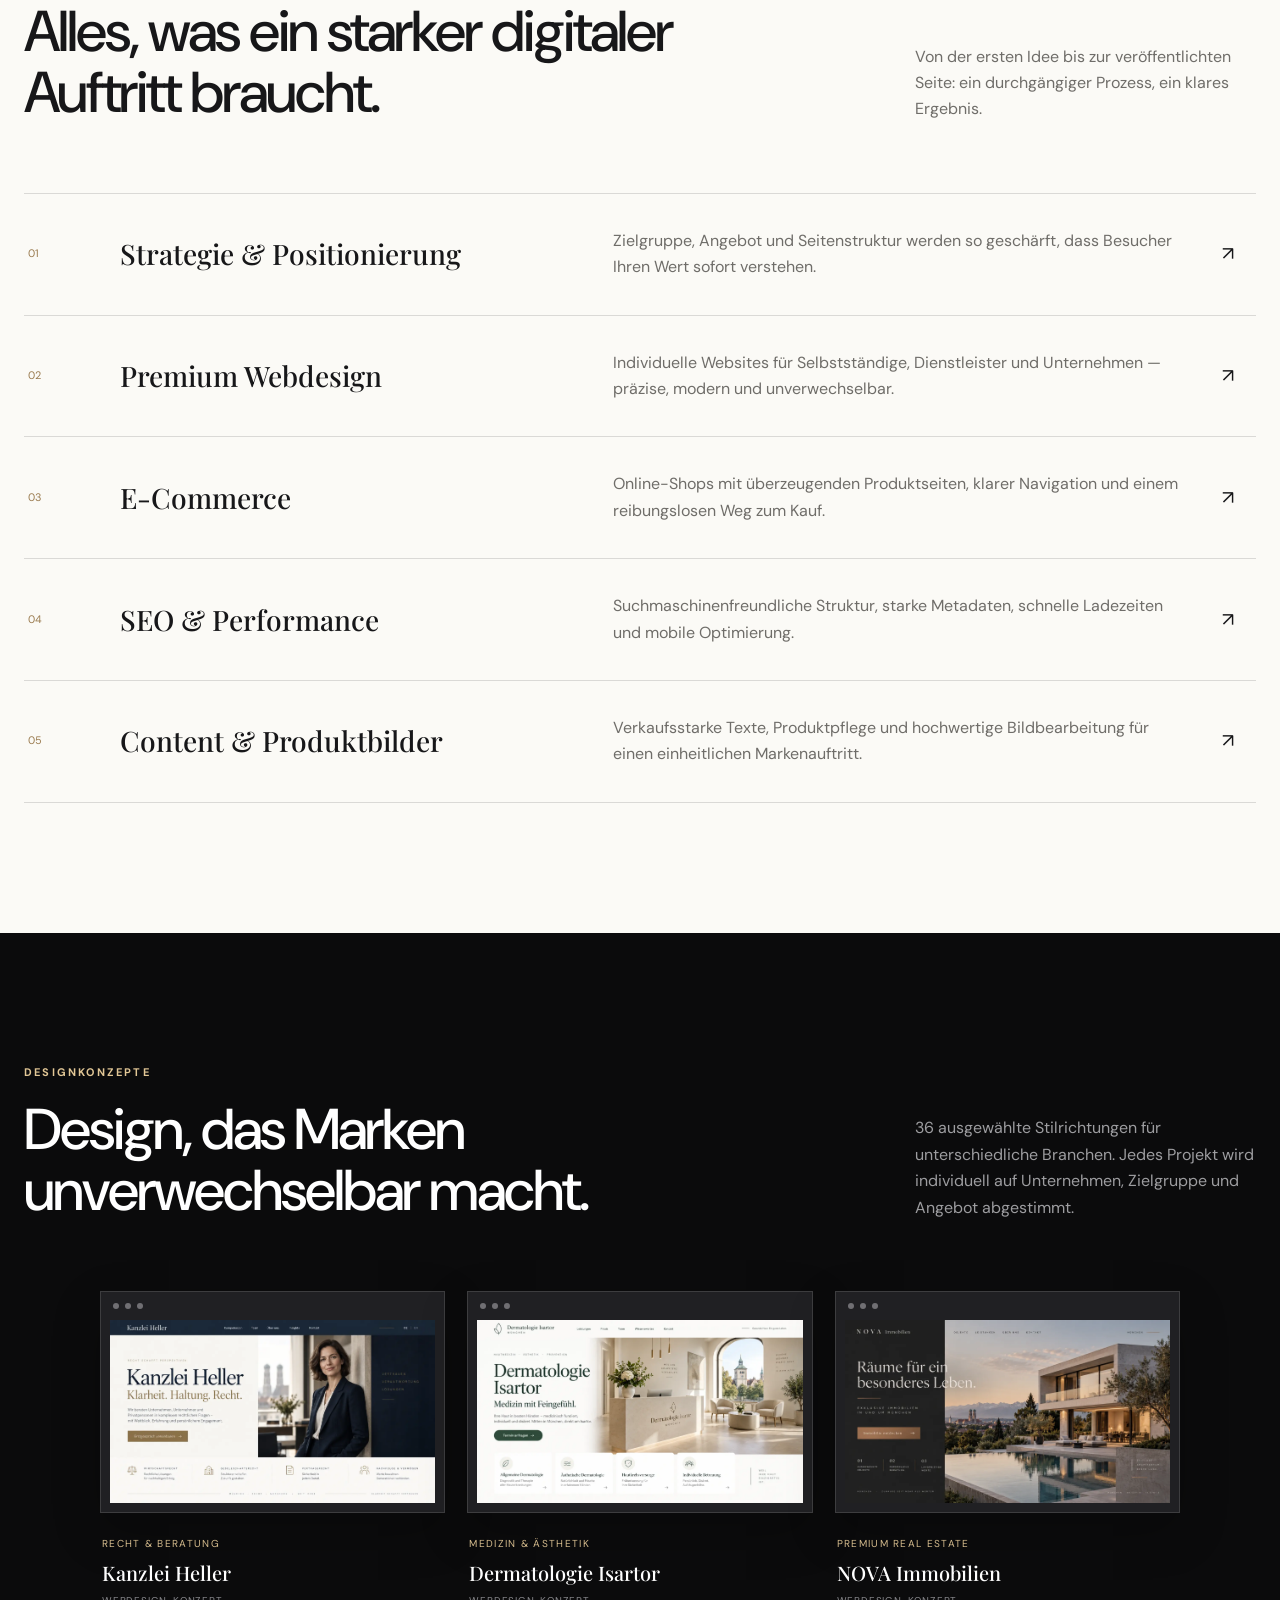
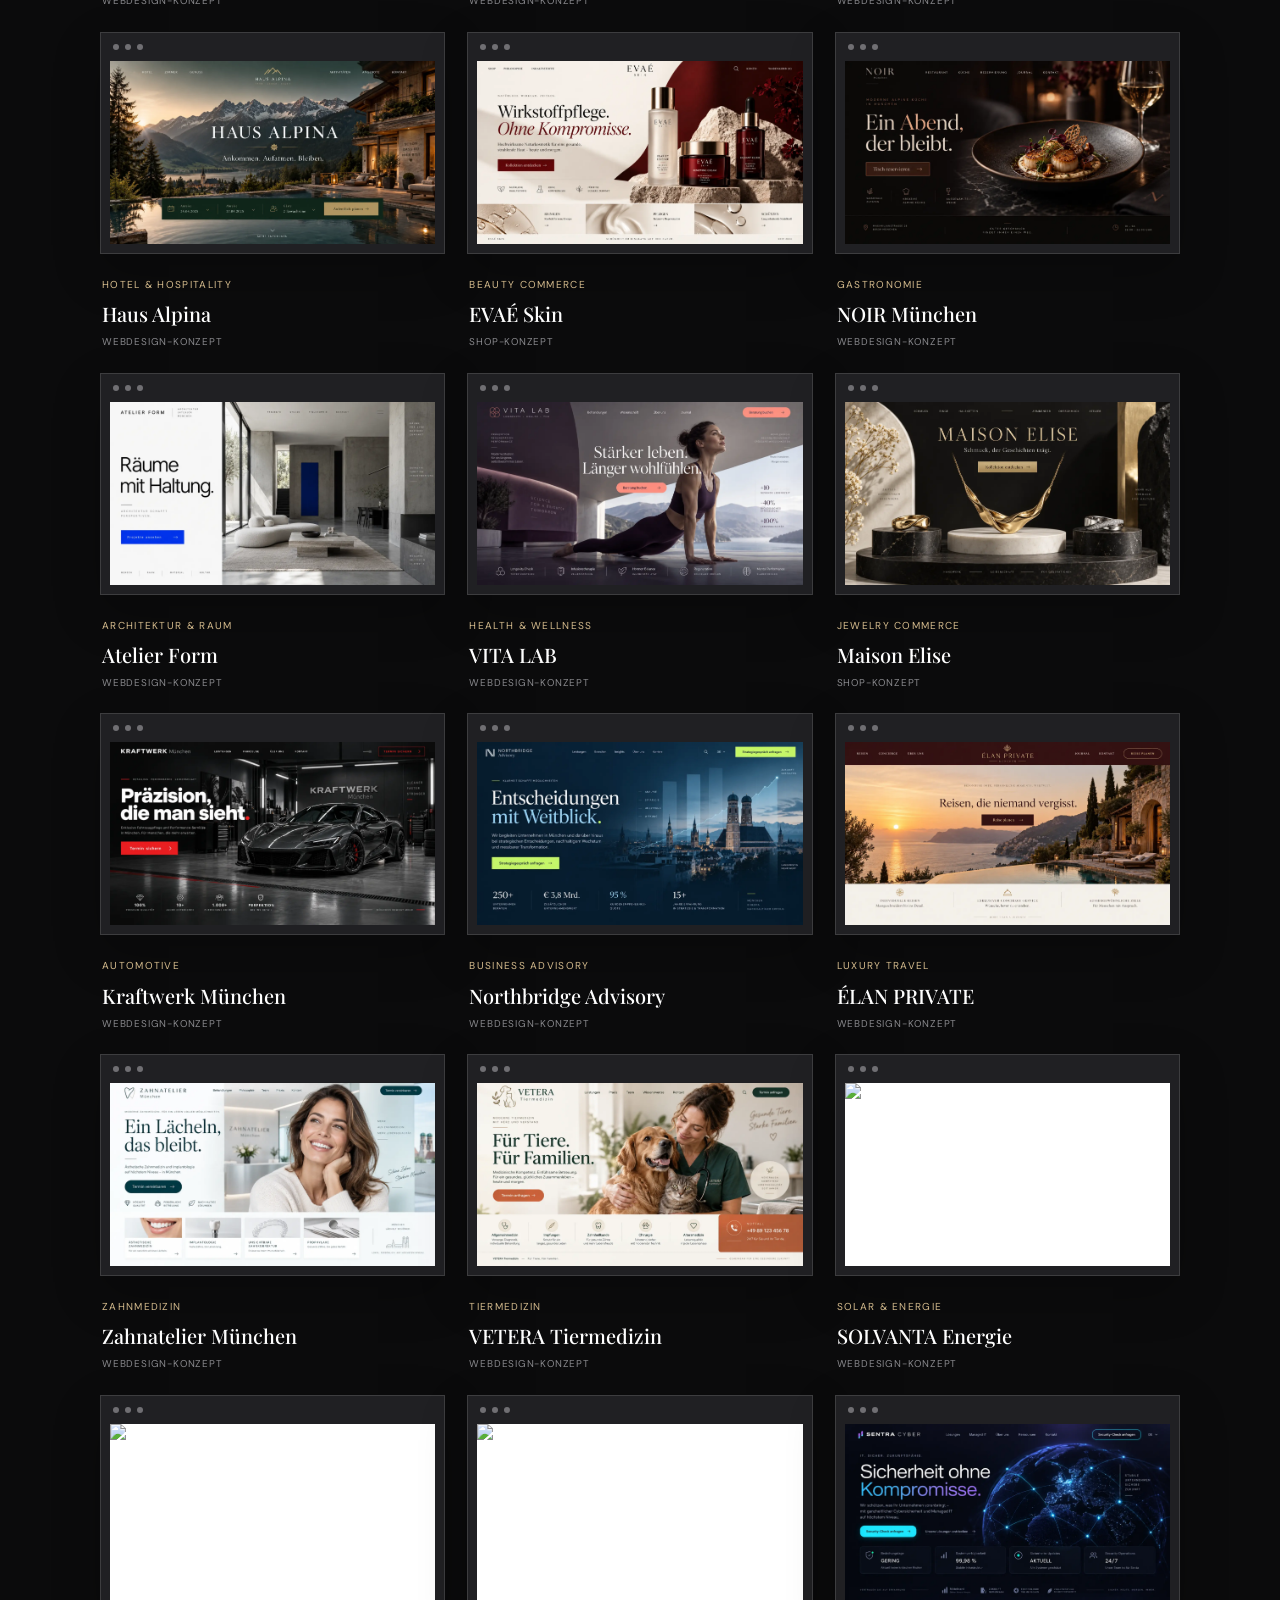
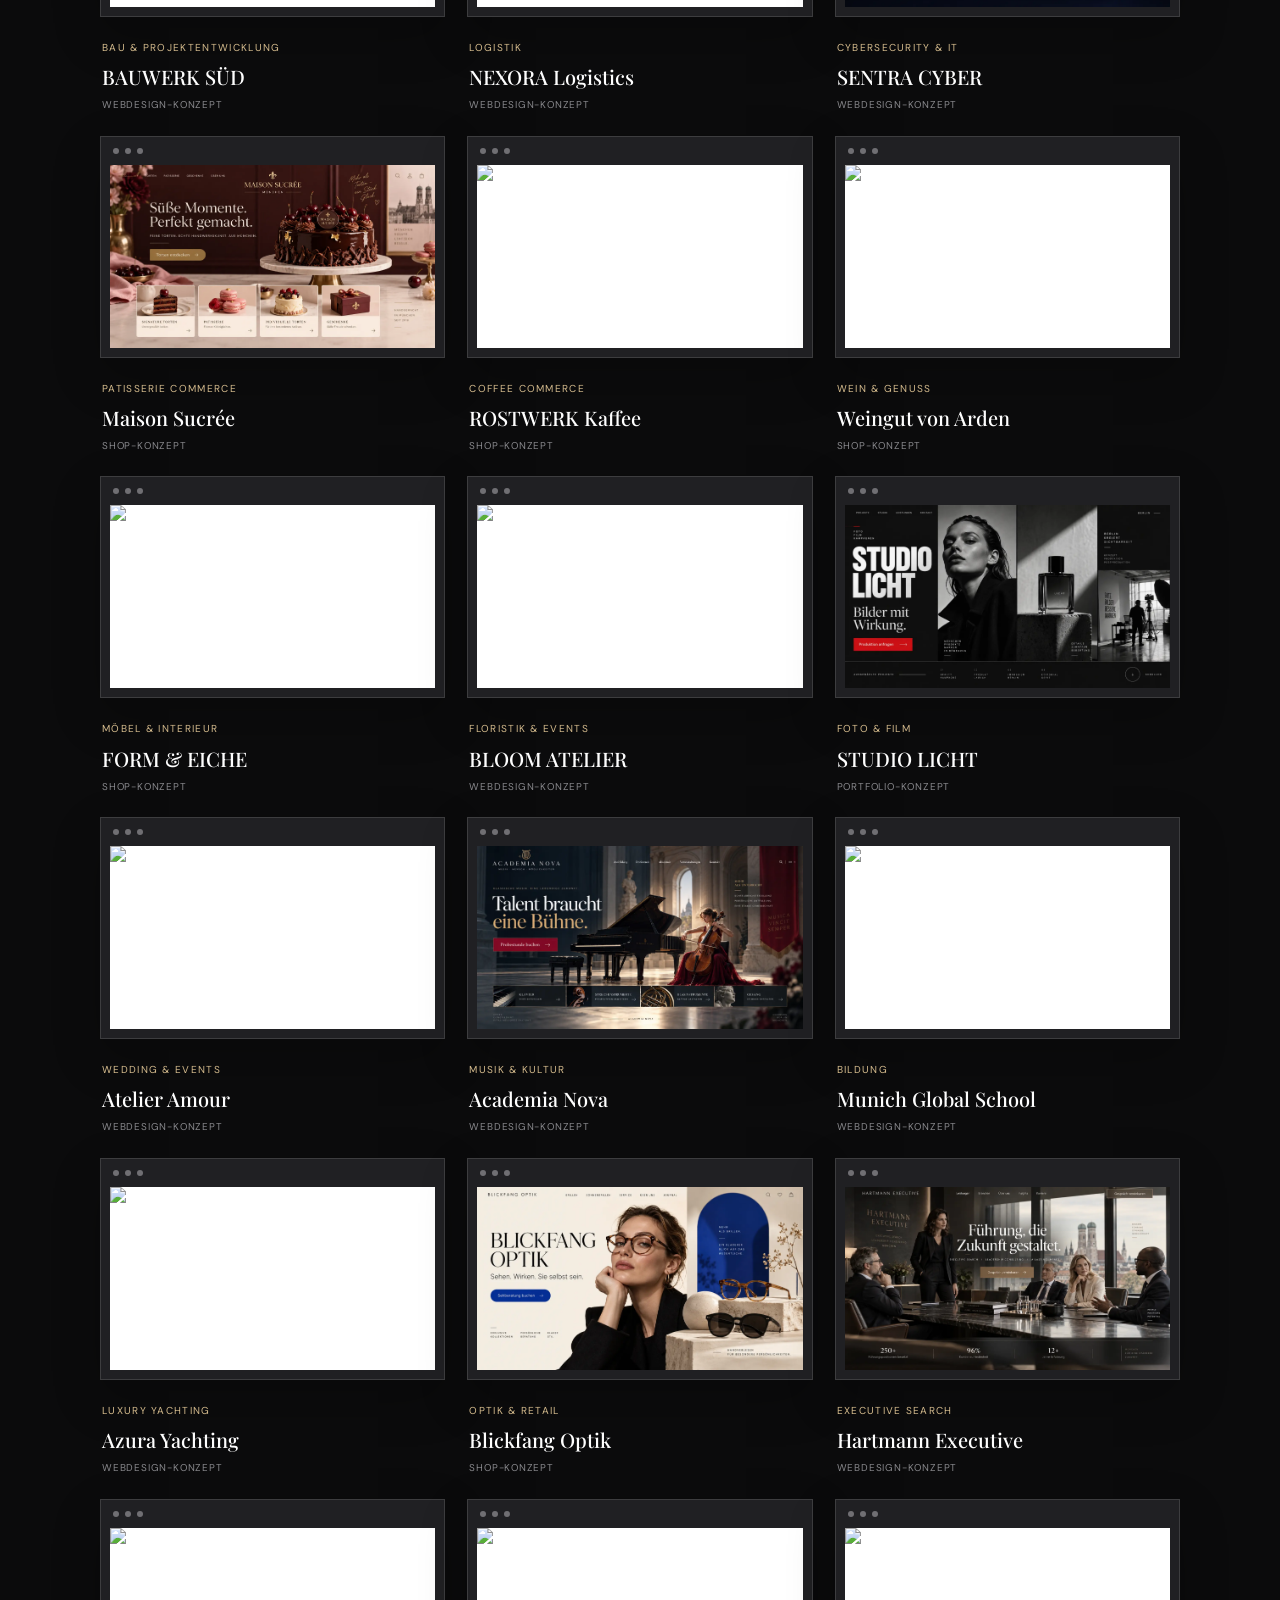
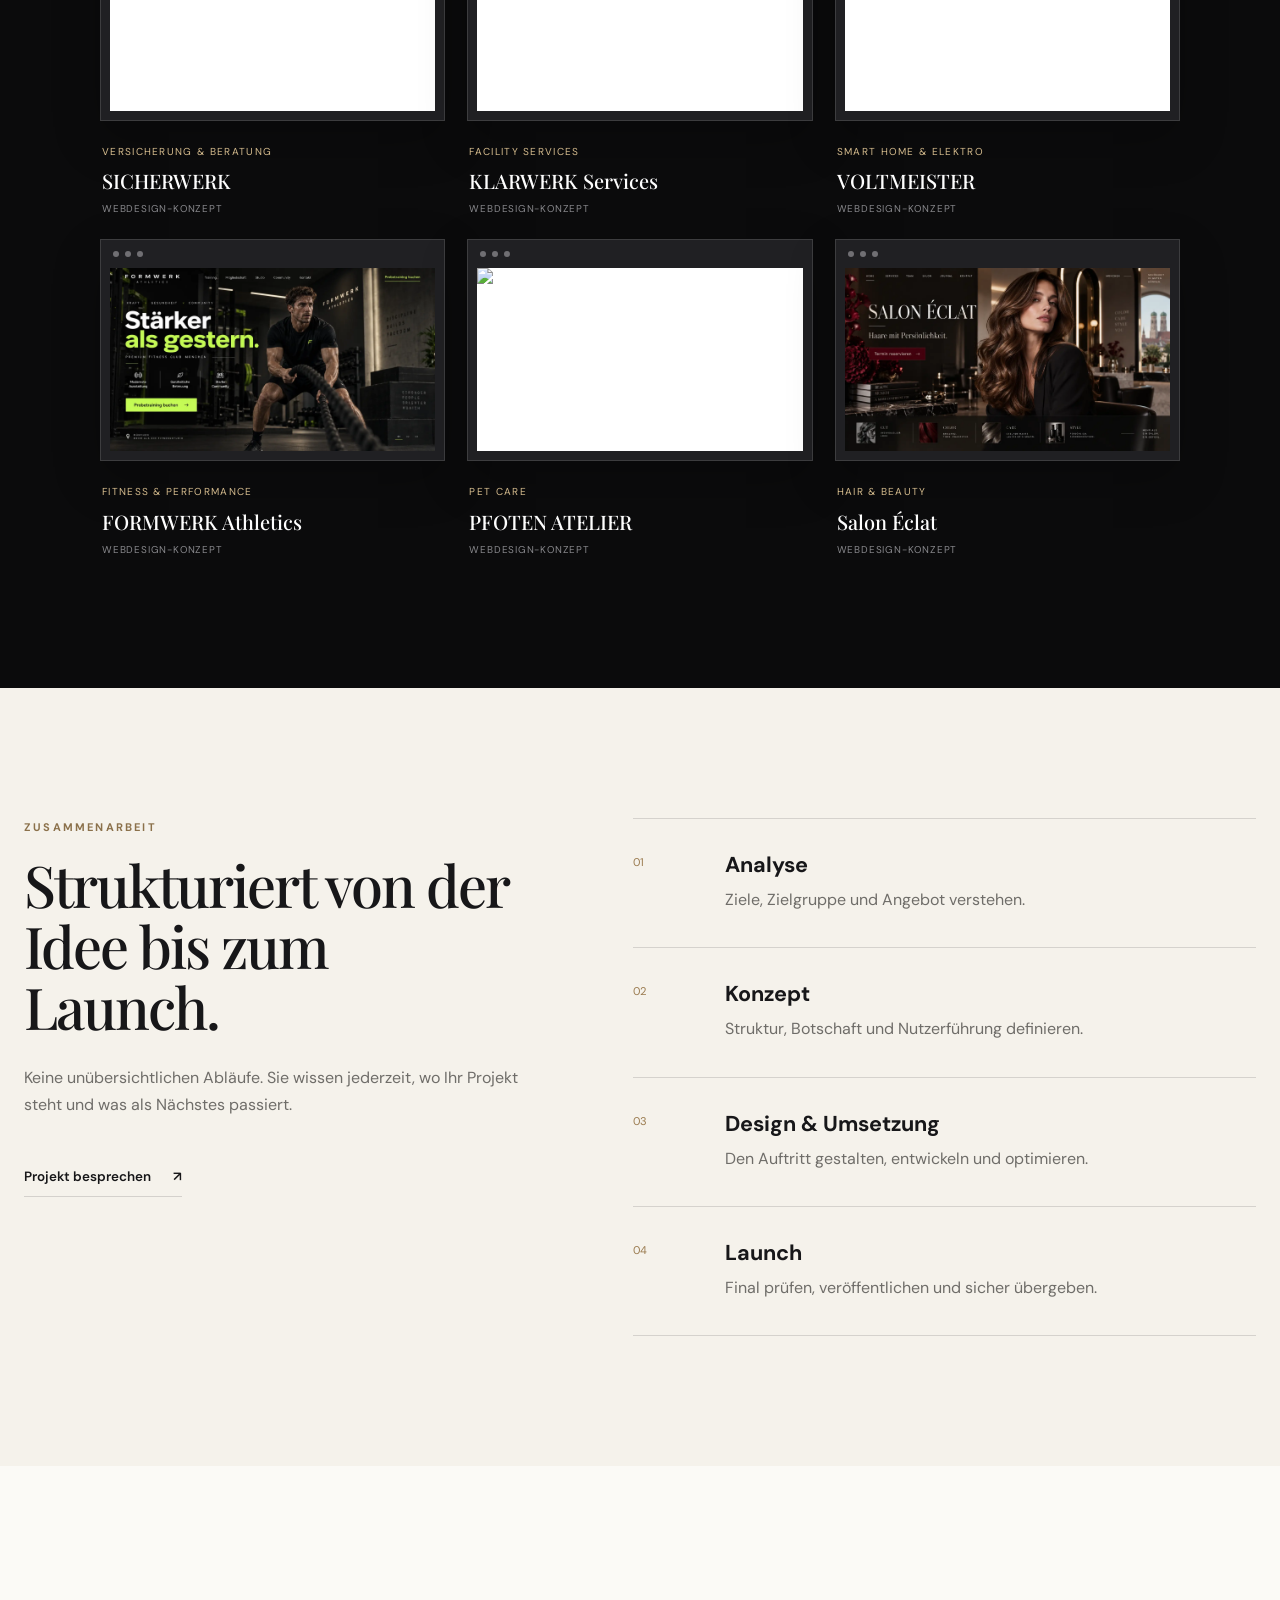
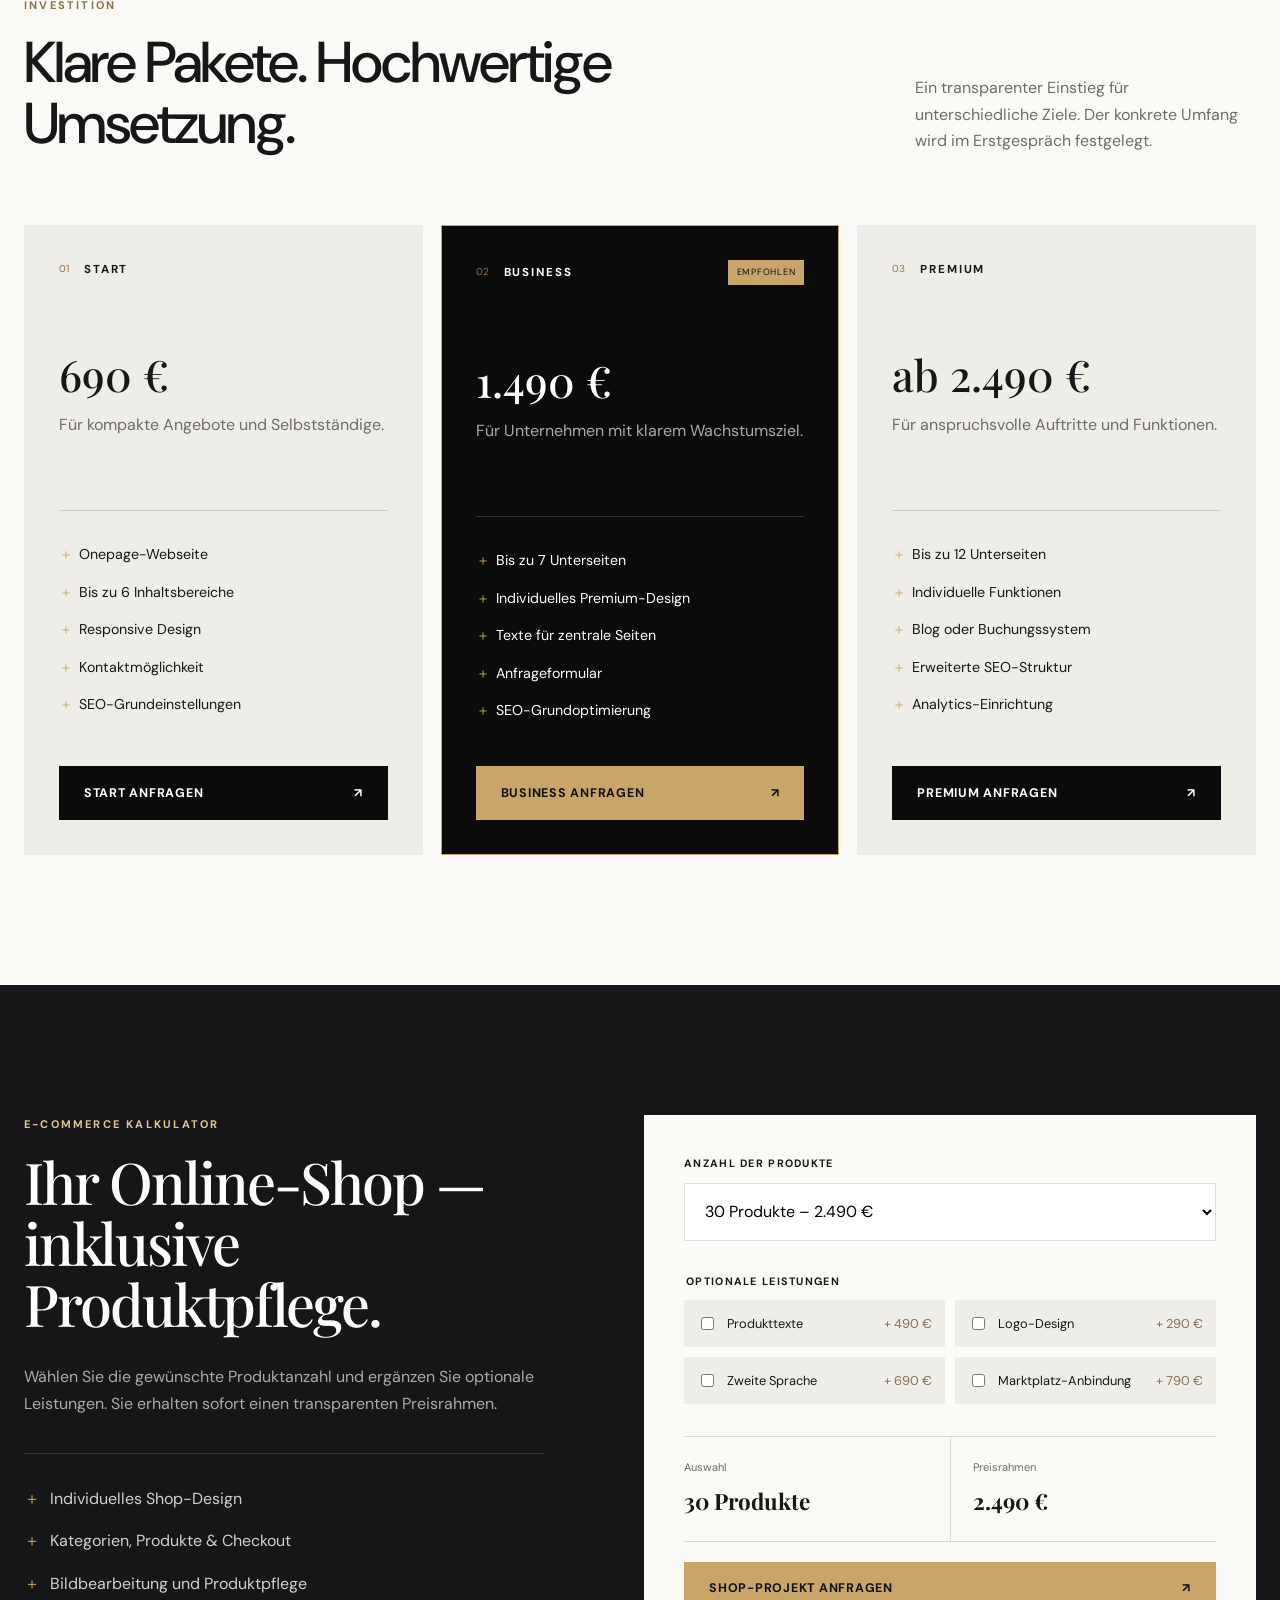
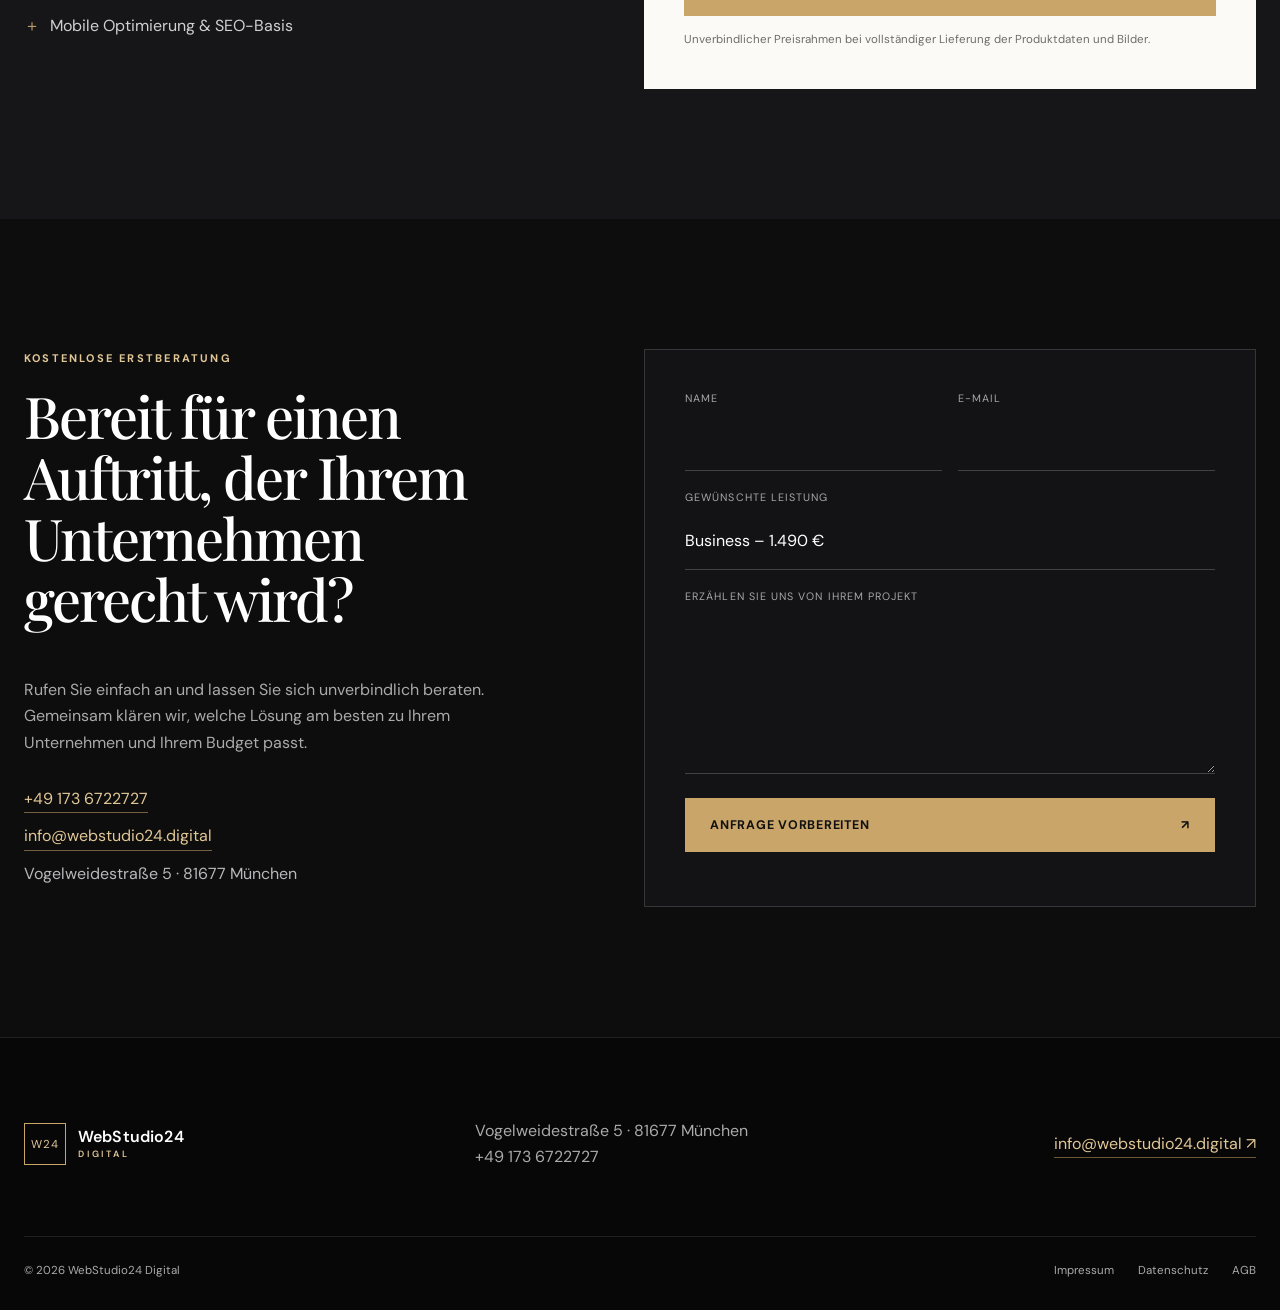
==== commit 23218d62: "Expand portfolio to thirty-six design concepts" ====
--- a/index.html
+++ b/index.html
@@ -55,7 +55,7 @@
     </section>
     <section id="arbeiten" class="section work-section">
       <div class="container">
-        <div class="section-head light-head"><div><p class="eyebrow light">Designkonzepte</p><h2>Design, das Marken unverwechselbar macht.</h2></div><p>Zwölf ausgewählte Stilrichtungen für unterschiedliche Branchen. Jedes Projekt wird individuell auf Unternehmen, Zielgruppe und Angebot abgestimmt.</p></div>
+        <div class="section-head light-head"><div><p class="eyebrow light">Designkonzepte</p><h2>Design, das Marken unverwechselbar macht.</h2></div><p>36 ausgewählte Stilrichtungen für unterschiedliche Branchen. Jedes Projekt wird individuell auf Unternehmen, Zielgruppe und Angebot abgestimmt.</p></div>
         <div class="projects">
           <article class="project"><div class="project-image"><img src="portfolio-01-kanzlei.webp" alt="Premium Webdesign-Konzept für eine Münchner Kanzlei" loading="lazy" width="1535" height="864"></div><div class="project-meta"><div><span>Recht & Beratung</span><h3>Kanzlei Heller</h3></div><p>Webdesign-Konzept</p></div></article>
           <article class="project"><div class="project-image"><img src="portfolio-02-dermatologie.webp" alt="Hochwertiges Webdesign-Konzept für eine dermatologische Praxis" loading="lazy" width="1535" height="864"></div><div class="project-meta"><div><span>Medizin & Ästhetik</span><h3>Dermatologie Isartor</h3></div><p>Webdesign-Konzept</p></div></article>
@@ -69,6 +69,30 @@
           <article class="project"><div class="project-image"><img src="portfolio-10-automotive.webp" alt="Kraftvolles Webdesign-Konzept für einen Premium-Automobilservice" loading="lazy" width="1535" height="864"></div><div class="project-meta"><div><span>Automotive</span><h3>Kraftwerk München</h3></div><p>Webdesign-Konzept</p></div></article>
           <article class="project"><div class="project-image"><img src="portfolio-11-advisory.webp" alt="Seriöses Webdesign-Konzept für eine Unternehmensberatung" loading="lazy" width="1535" height="864"></div><div class="project-meta"><div><span>Business Advisory</span><h3>Northbridge Advisory</h3></div><p>Webdesign-Konzept</p></div></article>
           <article class="project"><div class="project-image"><img src="portfolio-12-travel.webp" alt="Elegantes Webdesign-Konzept für exklusive Reisen und Concierge-Service" loading="lazy" width="1535" height="864"></div><div class="project-meta"><div><span>Luxury Travel</span><h3>ÉLAN PRIVATE</h3></div><p>Webdesign-Konzept</p></div></article>
+          <article class="project"><div class="project-image"><img src="portfolio-13-dental.webp" alt="Hochwertiges Webdesign-Konzept für eine moderne Zahnarztpraxis" loading="lazy" width="1535" height="864"></div><div class="project-meta"><div><span>Zahnmedizin</span><h3>Zahnatelier München</h3></div><p>Webdesign-Konzept</p></div></article>
+          <article class="project"><div class="project-image"><img src="portfolio-14-veterinary.webp" alt="Freundliches Webdesign-Konzept für eine Tierarztpraxis" loading="lazy" width="1535" height="864"></div><div class="project-meta"><div><span>Tiermedizin</span><h3>VETERA Tiermedizin</h3></div><p>Webdesign-Konzept</p></div></article>
+          <article class="project"><div class="project-image"><img src="portfolio-15-solar.webp" alt="Modernes Webdesign-Konzept für Solarenergie und nachhaltige Technik" loading="lazy" width="1535" height="864"></div><div class="project-meta"><div><span>Solar &amp; Energie</span><h3>SOLVANTA Energie</h3></div><p>Webdesign-Konzept</p></div></article>
+          <article class="project"><div class="project-image"><img src="portfolio-16-construction.webp" alt="Kraftvolles Webdesign-Konzept für Bau und Projektentwicklung" loading="lazy" width="1535" height="864"></div><div class="project-meta"><div><span>Bau &amp; Projektentwicklung</span><h3>BAUWERK SÜD</h3></div><p>Webdesign-Konzept</p></div></article>
+          <article class="project"><div class="project-image"><img src="portfolio-17-logistics.webp" alt="Präzises Webdesign-Konzept für ein internationales Logistikunternehmen" loading="lazy" width="1535" height="864"></div><div class="project-meta"><div><span>Logistik</span><h3>NEXORA Logistics</h3></div><p>Webdesign-Konzept</p></div></article>
+          <article class="project"><div class="project-image"><img src="portfolio-18-cybersecurity.webp" alt="Technisches Webdesign-Konzept für Cybersecurity und IT-Sicherheit" loading="lazy" width="1535" height="864"></div><div class="project-meta"><div><span>Cybersecurity &amp; IT</span><h3>SENTRA CYBER</h3></div><p>Webdesign-Konzept</p></div></article>
+          <article class="project"><div class="project-image"><img src="portfolio-19-patisserie.webp" alt="Elegantes Onlineshop-Konzept für eine Premium-Patisserie" loading="lazy" width="1535" height="864"></div><div class="project-meta"><div><span>Patisserie Commerce</span><h3>Maison Sucrée</h3></div><p>Shop-Konzept</p></div></article>
+          <article class="project"><div class="project-image"><img src="portfolio-20-coffee.webp" alt="Markantes Onlineshop-Konzept für eine Kaffeerösterei" loading="lazy" width="1535" height="864"></div><div class="project-meta"><div><span>Coffee Commerce</span><h3>ROSTWERK Kaffee</h3></div><p>Shop-Konzept</p></div></article>
+          <article class="project"><div class="project-image"><img src="portfolio-21-winery.webp" alt="Edles Onlineshop-Konzept für ein traditionsreiches Weingut" loading="lazy" width="1535" height="864"></div><div class="project-meta"><div><span>Wein &amp; Genuss</span><h3>Weingut von Arden</h3></div><p>Shop-Konzept</p></div></article>
+          <article class="project"><div class="project-image"><img src="portfolio-22-furniture.webp" alt="Minimalistisches Onlineshop-Konzept für Möbel und Interieur" loading="lazy" width="1535" height="864"></div><div class="project-meta"><div><span>Möbel &amp; Interieur</span><h3>FORM &amp; EICHE</h3></div><p>Shop-Konzept</p></div></article>
+          <article class="project"><div class="project-image"><img src="portfolio-23-florist.webp" alt="Künstlerisches Webdesign-Konzept für Floristik und Events" loading="lazy" width="1535" height="864"></div><div class="project-meta"><div><span>Floristik &amp; Events</span><h3>BLOOM ATELIER</h3></div><p>Webdesign-Konzept</p></div></article>
+          <article class="project"><div class="project-image"><img src="portfolio-24-photography.webp" alt="Reduziertes Portfolio-Konzept für Fotografie und Film" loading="lazy" width="1535" height="864"></div><div class="project-meta"><div><span>Foto &amp; Film</span><h3>STUDIO LICHT</h3></div><p>Portfolio-Konzept</p></div></article>
+          <article class="project"><div class="project-image"><img src="portfolio-25-wedding.webp" alt="Romantisches Webdesign-Konzept für Hochzeiten und exklusive Events" loading="lazy" width="1535" height="864"></div><div class="project-meta"><div><span>Wedding &amp; Events</span><h3>Atelier Amour</h3></div><p>Webdesign-Konzept</p></div></article>
+          <article class="project"><div class="project-image"><img src="portfolio-26-music.webp" alt="Klassisches Webdesign-Konzept für eine Musikakademie" loading="lazy" width="1535" height="864"></div><div class="project-meta"><div><span>Musik &amp; Kultur</span><h3>Academia Nova</h3></div><p>Webdesign-Konzept</p></div></article>
+          <article class="project"><div class="project-image"><img src="portfolio-27-school.webp" alt="Modernes Webdesign-Konzept für eine internationale Schule" loading="lazy" width="1535" height="864"></div><div class="project-meta"><div><span>Bildung</span><h3>Munich Global School</h3></div><p>Webdesign-Konzept</p></div></article>
+          <article class="project"><div class="project-image"><img src="portfolio-28-yachting.webp" alt="Luxuriöses Webdesign-Konzept für Yachten und Charterreisen" loading="lazy" width="1535" height="864"></div><div class="project-meta"><div><span>Luxury Yachting</span><h3>Azura Yachting</h3></div><p>Webdesign-Konzept</p></div></article>
+          <article class="project"><div class="project-image"><img src="portfolio-29-optician.webp" alt="Stilvolles Onlineshop-Konzept für ein Optikfachgeschäft" loading="lazy" width="1535" height="864"></div><div class="project-meta"><div><span>Optik &amp; Retail</span><h3>Blickfang Optik</h3></div><p>Shop-Konzept</p></div></article>
+          <article class="project"><div class="project-image"><img src="portfolio-30-executive.webp" alt="Seriöses Webdesign-Konzept für Executive Search und Recruiting" loading="lazy" width="1535" height="864"></div><div class="project-meta"><div><span>Executive Search</span><h3>Hartmann Executive</h3></div><p>Webdesign-Konzept</p></div></article>
+          <article class="project"><div class="project-image"><img src="portfolio-31-insurance.webp" alt="Vertrauensvolles Webdesign-Konzept für Versicherung und Finanzberatung" loading="lazy" width="1535" height="864"></div><div class="project-meta"><div><span>Versicherung &amp; Beratung</span><h3>SICHERWERK</h3></div><p>Webdesign-Konzept</p></div></article>
+          <article class="project"><div class="project-image"><img src="portfolio-32-cleaning.webp" alt="Klares Webdesign-Konzept für Gebäudereinigung und Facility Services" loading="lazy" width="1535" height="864"></div><div class="project-meta"><div><span>Facility Services</span><h3>KLARWERK Services</h3></div><p>Webdesign-Konzept</p></div></article>
+          <article class="project"><div class="project-image"><img src="portfolio-33-smarthome.webp" alt="Innovatives Webdesign-Konzept für Smart Home und Elektrotechnik" loading="lazy" width="1535" height="864"></div><div class="project-meta"><div><span>Smart Home &amp; Elektro</span><h3>VOLTMEISTER</h3></div><p>Webdesign-Konzept</p></div></article>
+          <article class="project"><div class="project-image"><img src="portfolio-34-fitness.webp" alt="Dynamisches Webdesign-Konzept für Fitness und Performance" loading="lazy" width="1535" height="864"></div><div class="project-meta"><div><span>Fitness &amp; Performance</span><h3>FORMWERK Athletics</h3></div><p>Webdesign-Konzept</p></div></article>
+          <article class="project"><div class="project-image"><img src="portfolio-35-petcare.webp" alt="Charmantes Webdesign-Konzept für Hundepflege und Pet Care" loading="lazy" width="1535" height="864"></div><div class="project-meta"><div><span>Pet Care</span><h3>PFOTEN ATELIER</h3></div><p>Webdesign-Konzept</p></div></article>
+          <article class="project"><div class="project-image"><img src="portfolio-36-salon.webp" alt="Elegantes Webdesign-Konzept für einen modernen Friseursalon" loading="lazy" width="1535" height="864"></div><div class="project-meta"><div><span>Hair &amp; Beauty</span><h3>Salon Éclat</h3></div><p>Webdesign-Konzept</p></div></article>
         </div>
       </div>
     </section>
--- a/style.css
+++ b/style.css
@@ -68,7 +68,7 @@
 .project-meta{padding:16px 2px 0}
 .project-meta h3{font-size:1.25rem}
 .project-meta p{font-size:.62rem}
-@media(max-width:1000px){.projects{grid-template-columns:1fr 1fr;max-width:760px}.projects .project:last-child{grid-column:1/-1;width:calc(50% - 11px)}}
+@media(max-width:1000px){.projects{grid-template-columns:1fr 1fr;max-width:760px}.projects .project:last-child{grid-column:auto;width:100%}}
 @media(max-width:760px){.projects{grid-template-columns:1fr;max-width:480px}.projects .project:last-child{grid-column:auto;width:100%}}
 
 /* Legal pages */
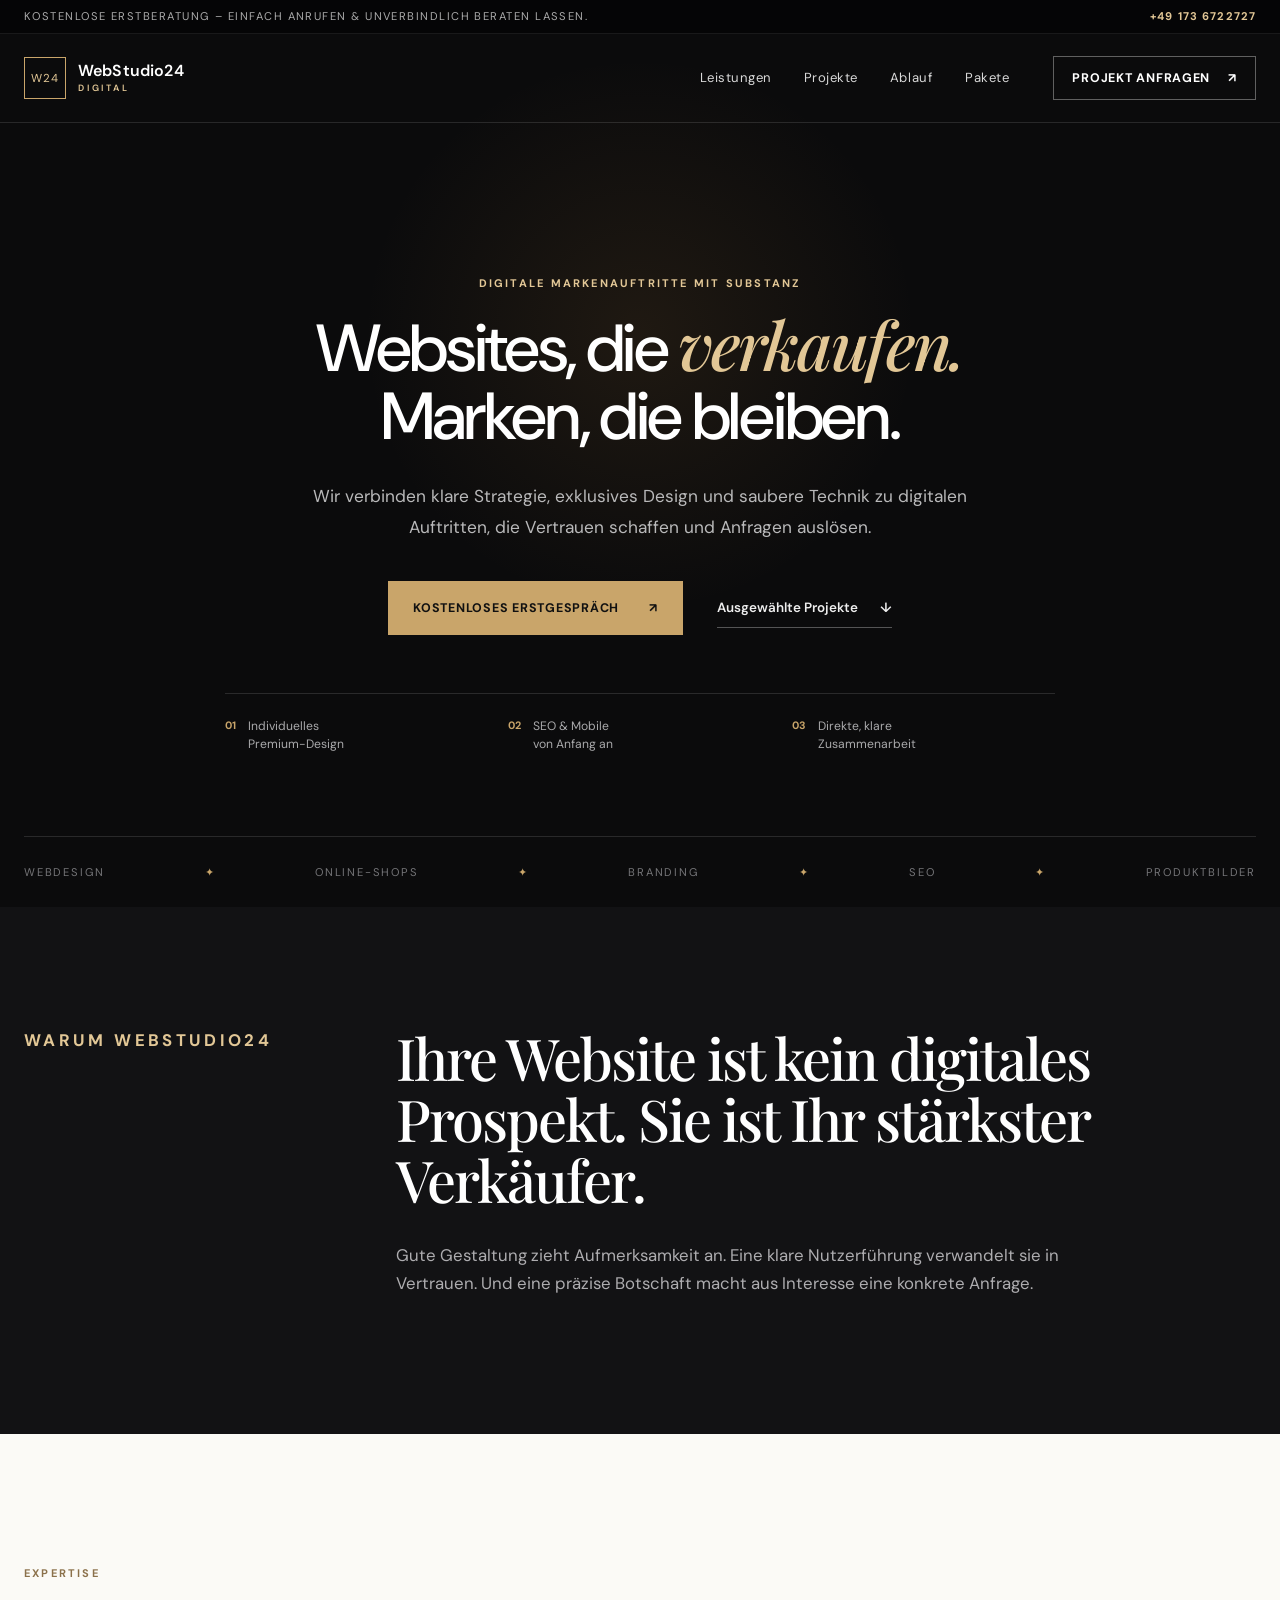
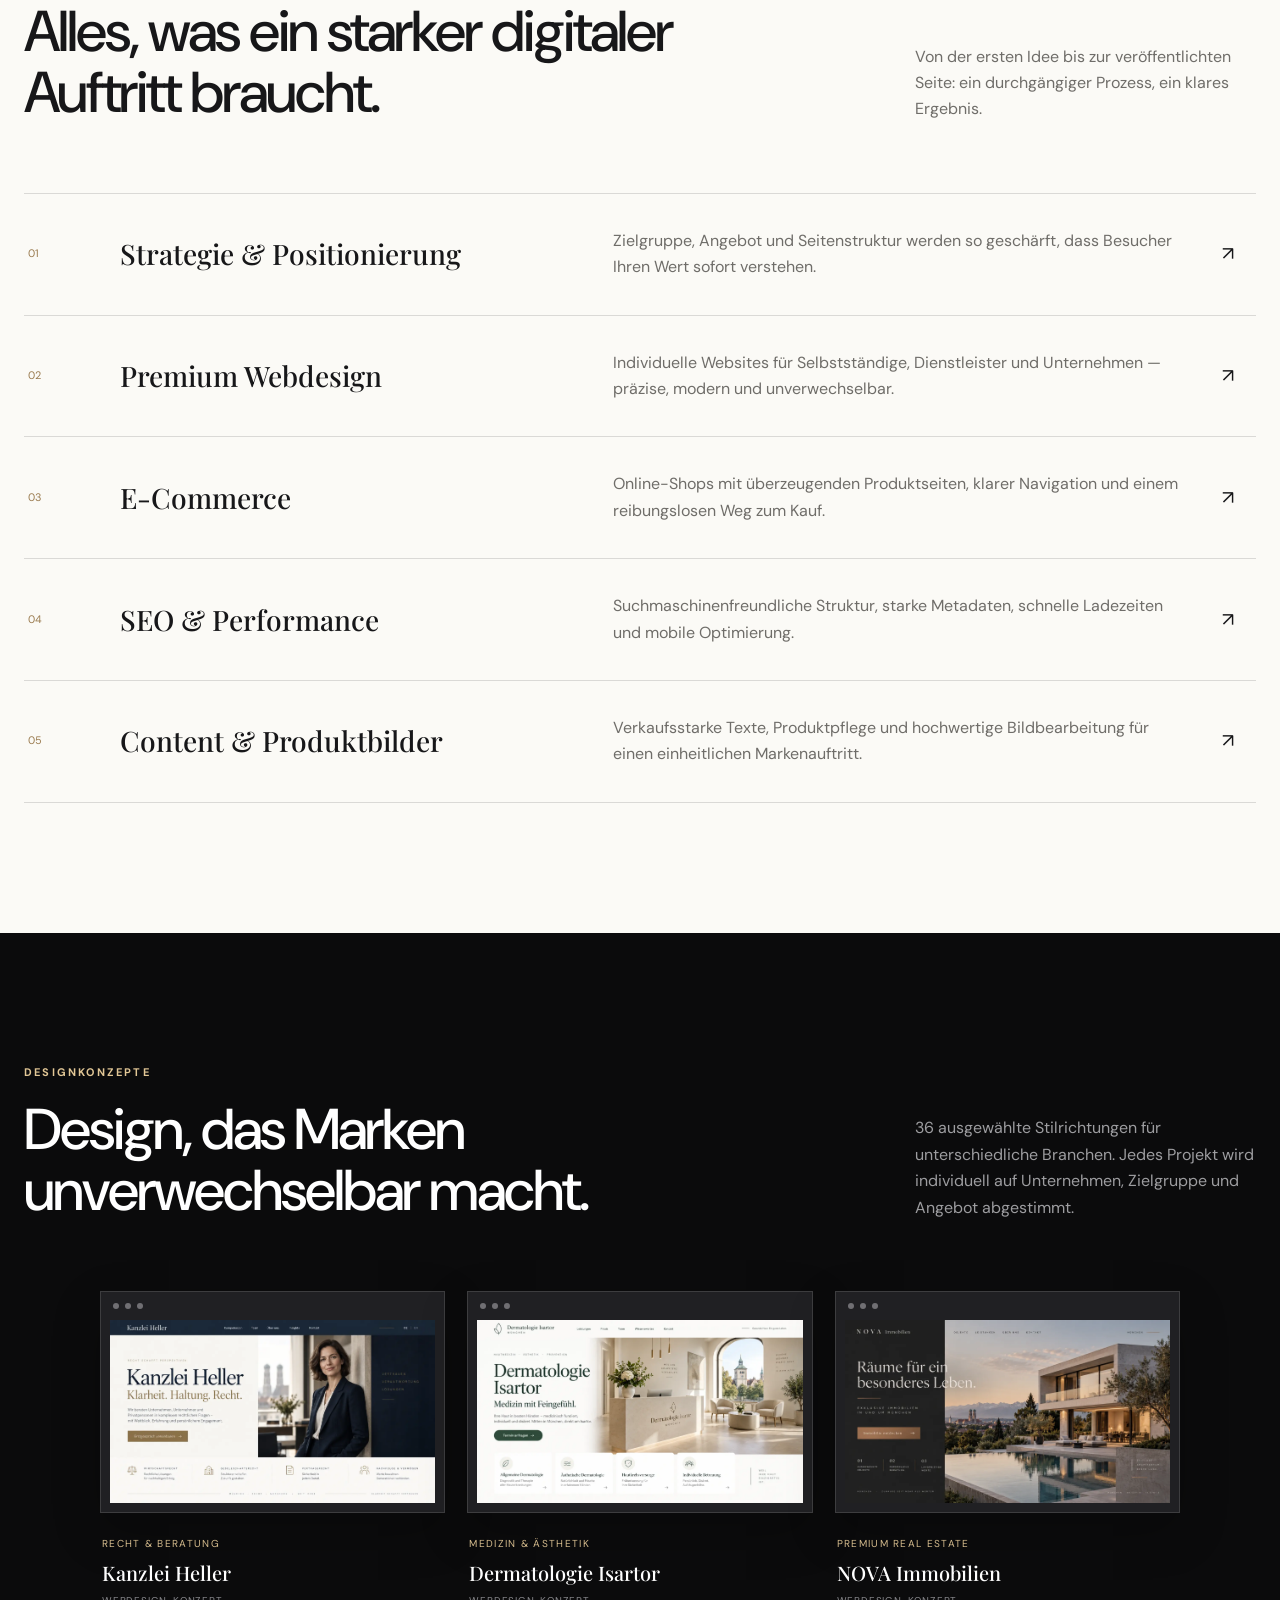
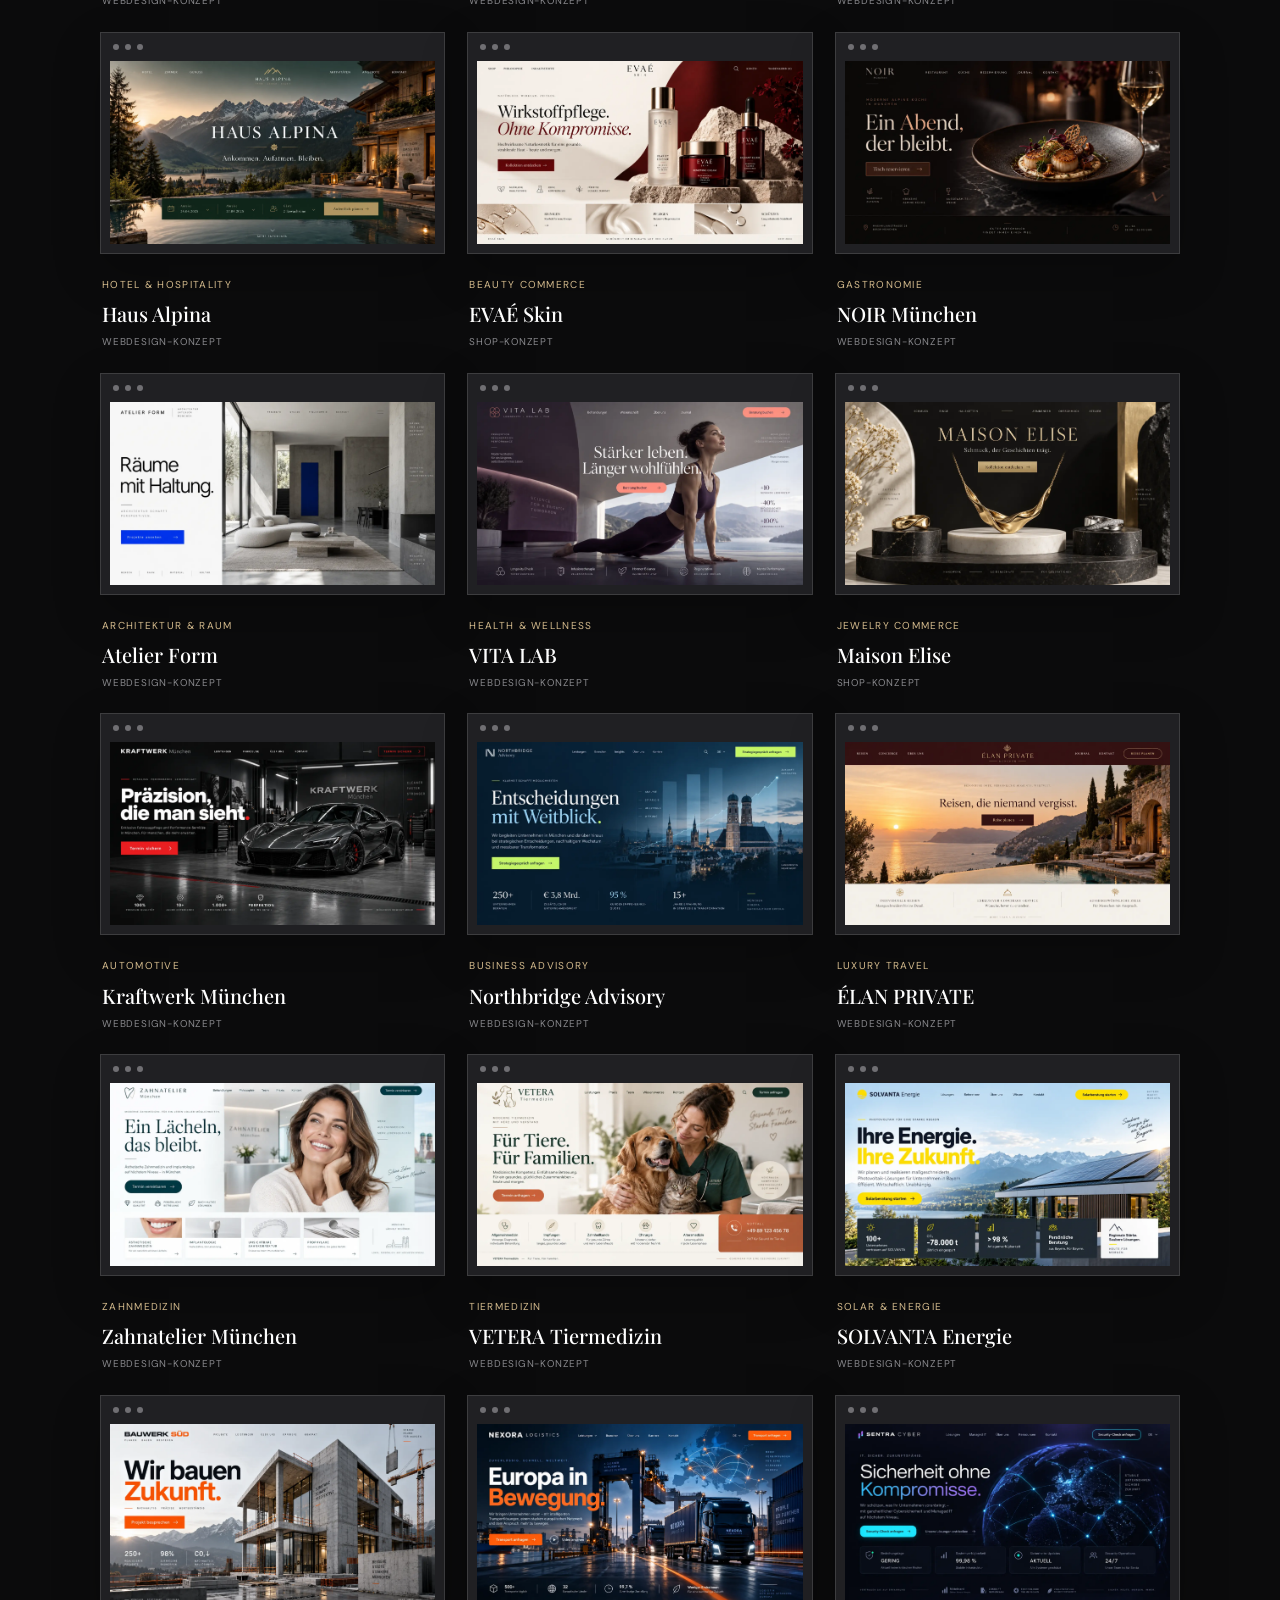
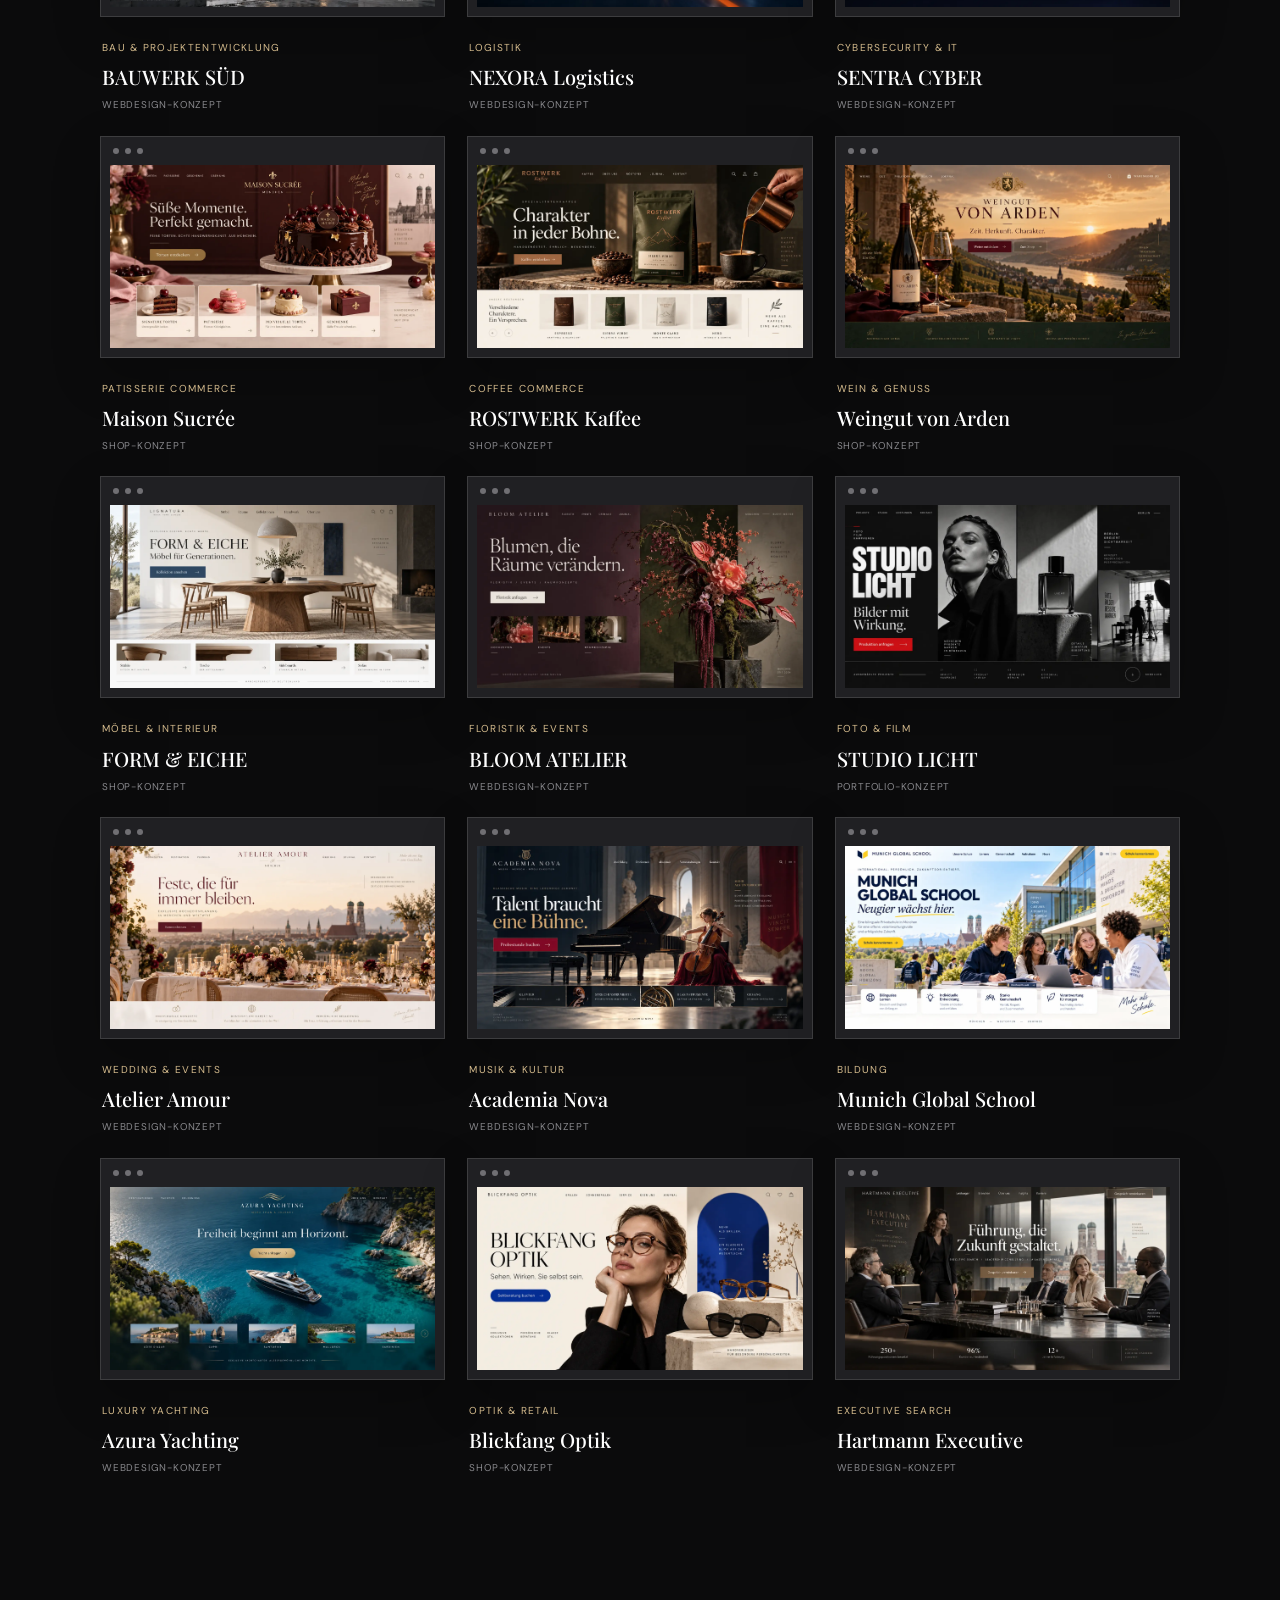
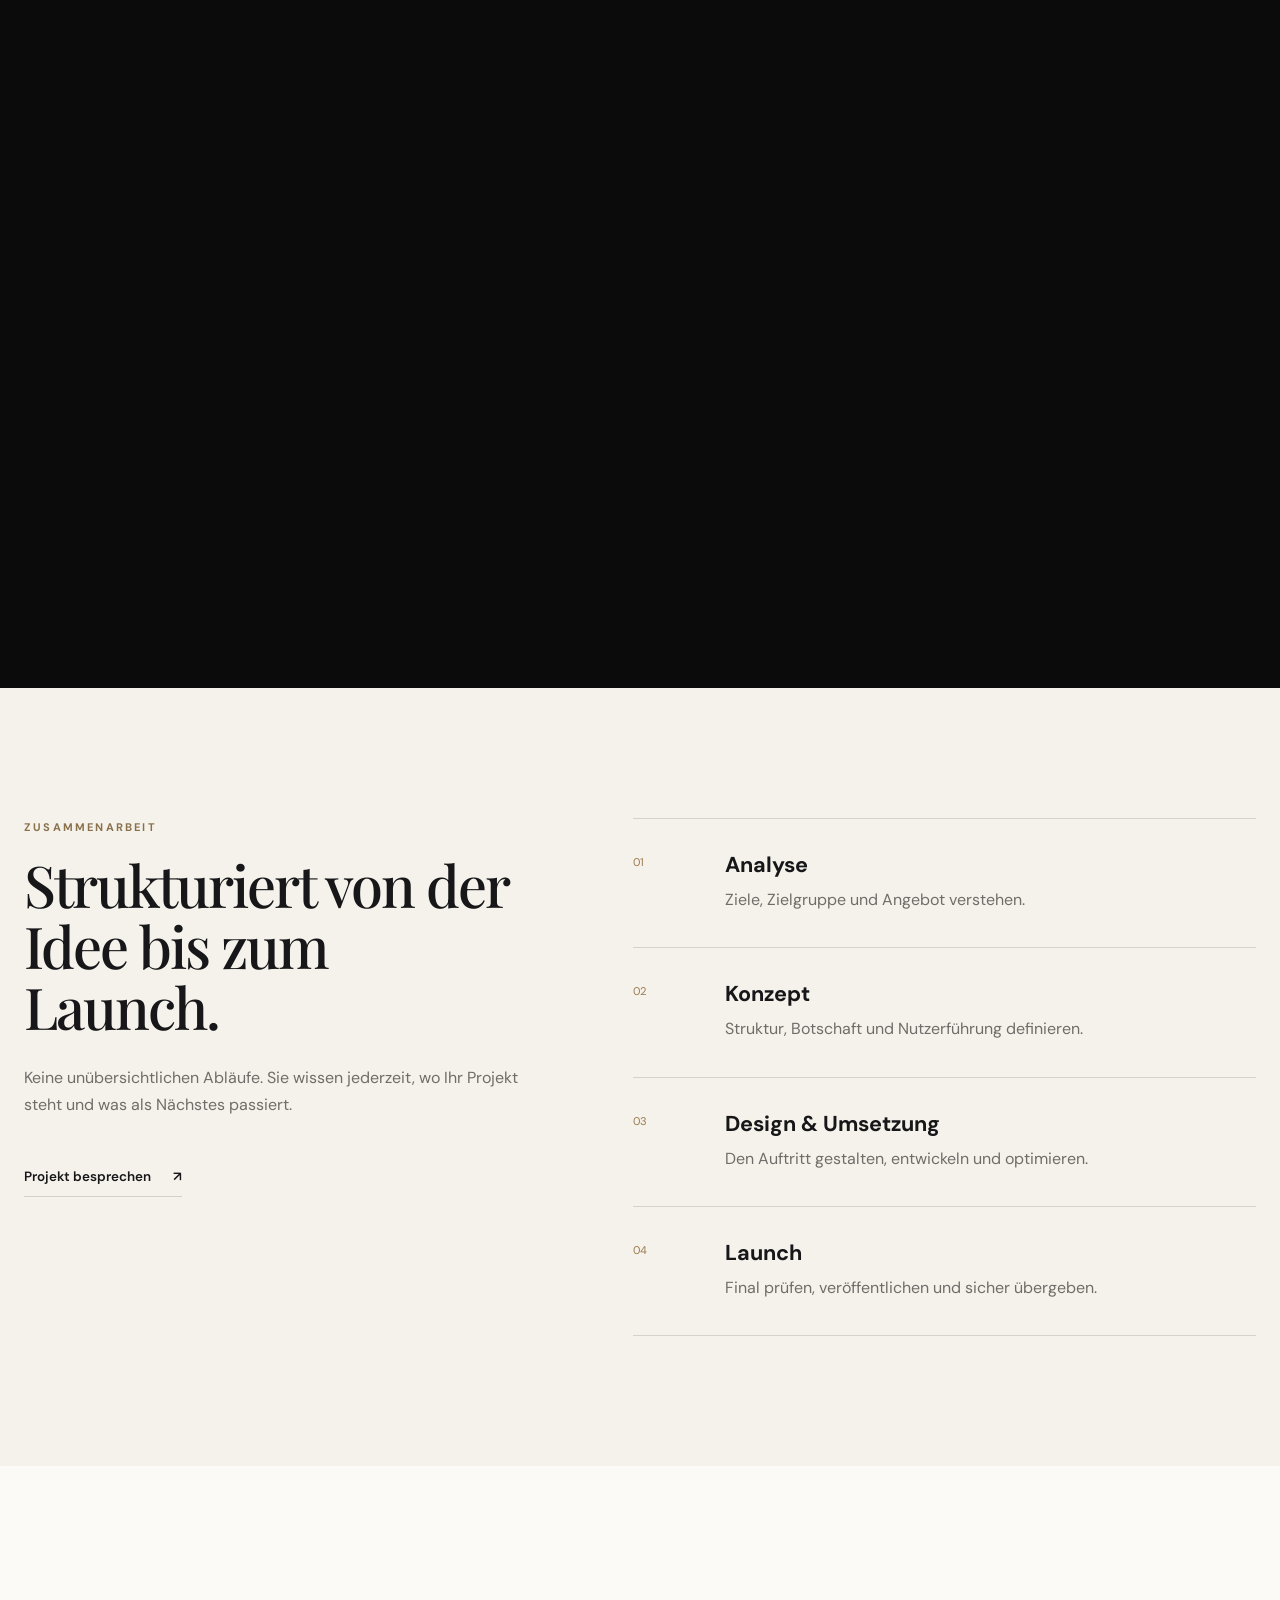
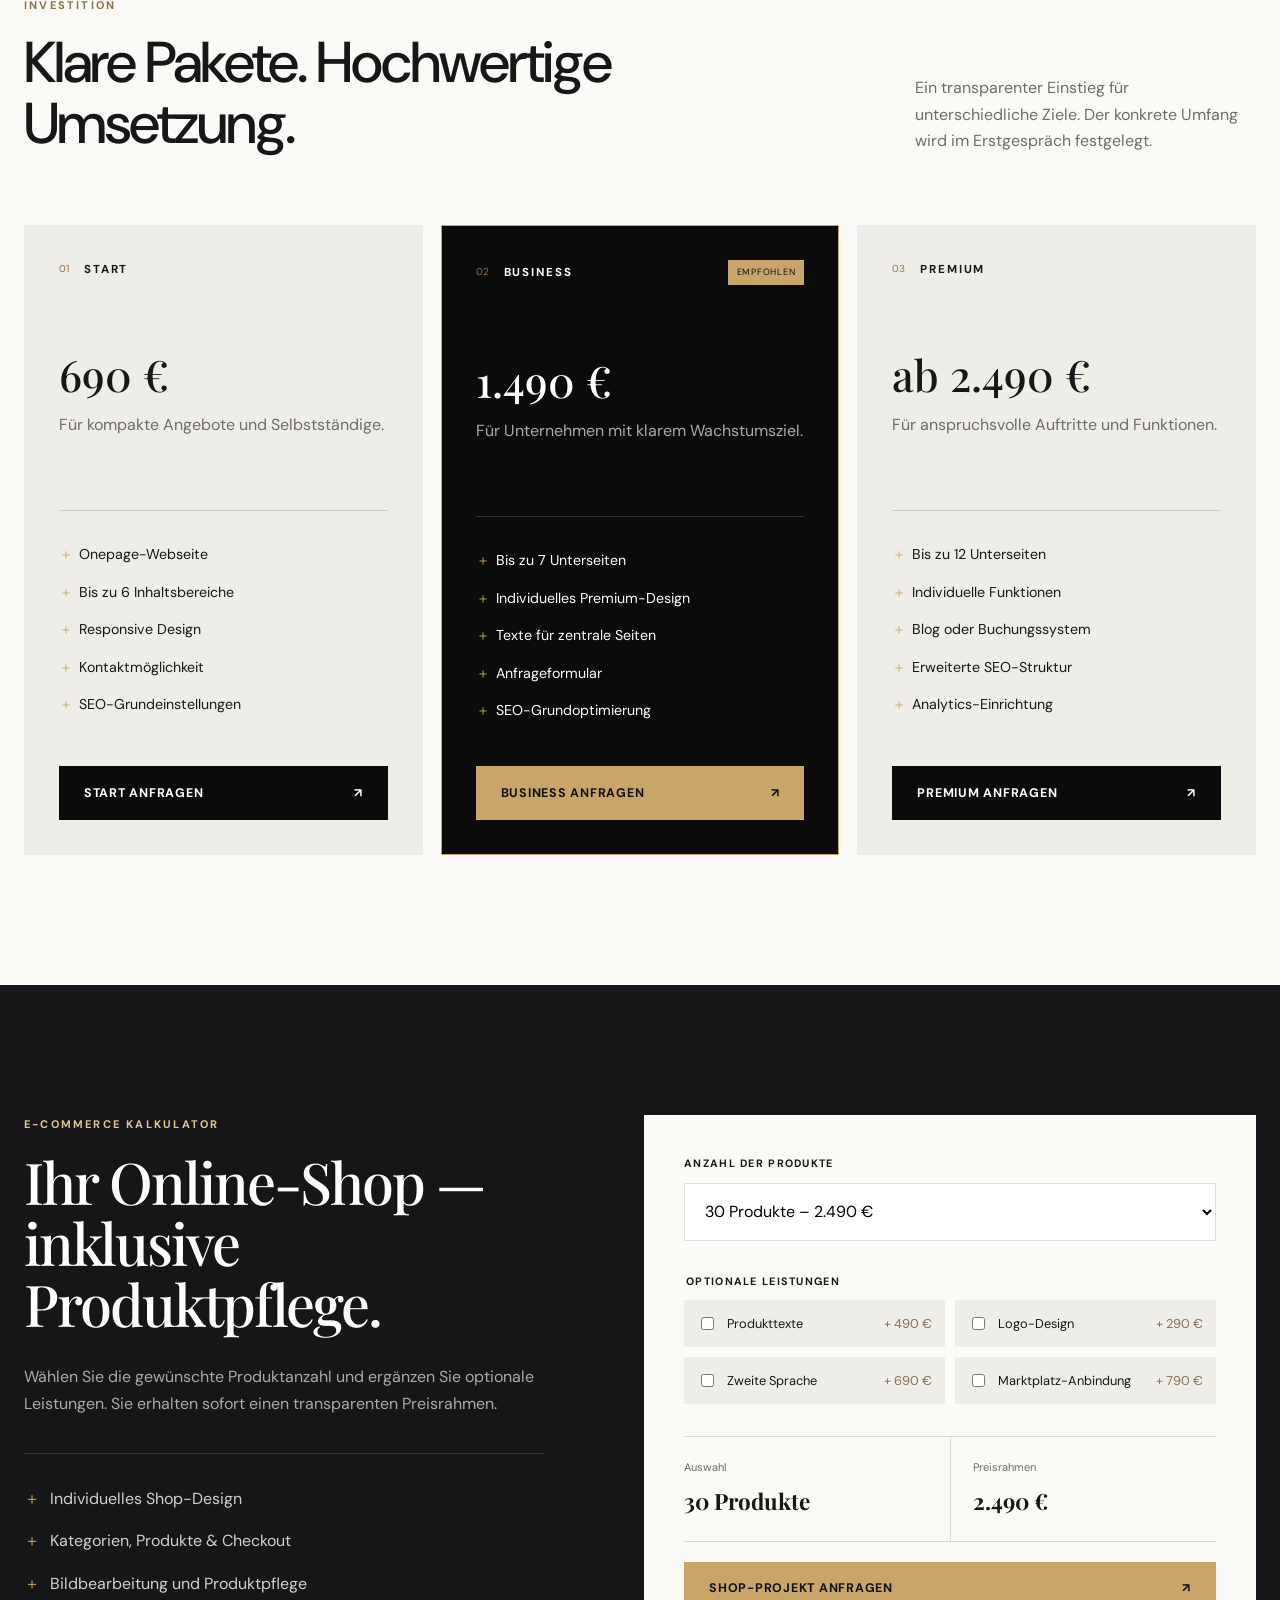
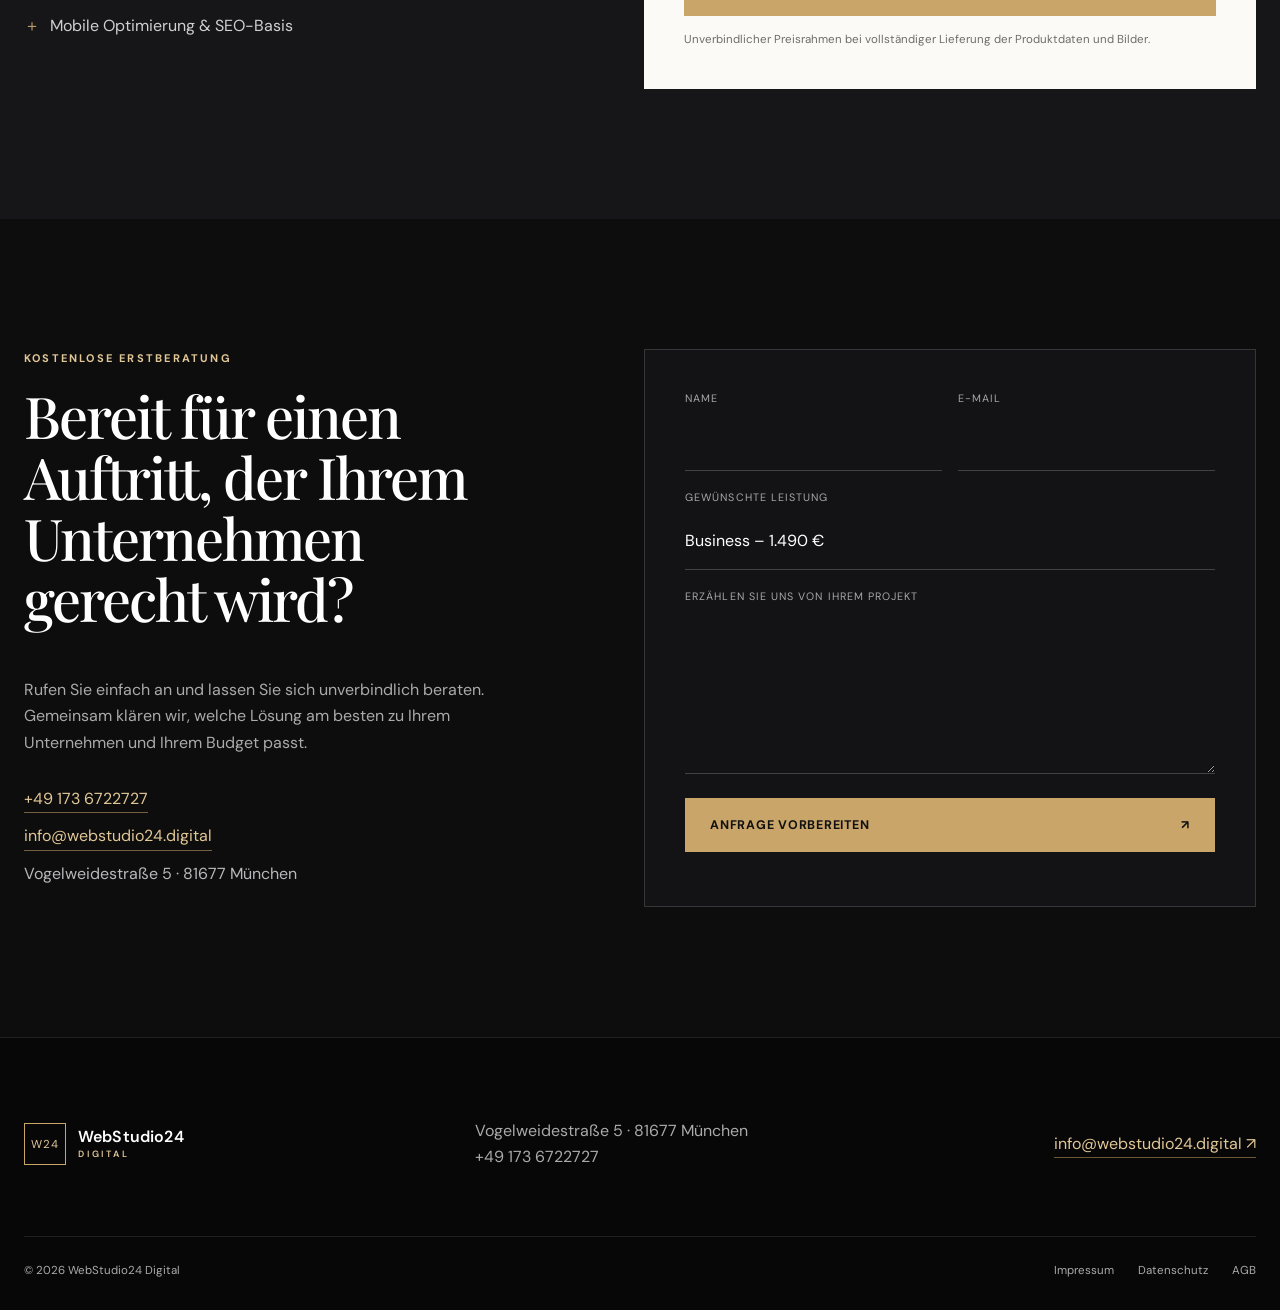
==== commit aa238c8b: "Refresh repaired portfolio images" ====
--- a/index.html
+++ b/index.html
@@ -71,27 +71,27 @@
           <article class="project"><div class="project-image"><img src="portfolio-12-travel.webp" alt="Elegantes Webdesign-Konzept für exklusive Reisen und Concierge-Service" loading="lazy" width="1535" height="864"></div><div class="project-meta"><div><span>Luxury Travel</span><h3>ÉLAN PRIVATE</h3></div><p>Webdesign-Konzept</p></div></article>
           <article class="project"><div class="project-image"><img src="portfolio-13-dental.webp" alt="Hochwertiges Webdesign-Konzept für eine moderne Zahnarztpraxis" loading="lazy" width="1535" height="864"></div><div class="project-meta"><div><span>Zahnmedizin</span><h3>Zahnatelier München</h3></div><p>Webdesign-Konzept</p></div></article>
           <article class="project"><div class="project-image"><img src="portfolio-14-veterinary.webp" alt="Freundliches Webdesign-Konzept für eine Tierarztpraxis" loading="lazy" width="1535" height="864"></div><div class="project-meta"><div><span>Tiermedizin</span><h3>VETERA Tiermedizin</h3></div><p>Webdesign-Konzept</p></div></article>
-          <article class="project"><div class="project-image"><img src="portfolio-15-solar.webp" alt="Modernes Webdesign-Konzept für Solarenergie und nachhaltige Technik" loading="lazy" width="1535" height="864"></div><div class="project-meta"><div><span>Solar &amp; Energie</span><h3>SOLVANTA Energie</h3></div><p>Webdesign-Konzept</p></div></article>
-          <article class="project"><div class="project-image"><img src="portfolio-16-construction.webp" alt="Kraftvolles Webdesign-Konzept für Bau und Projektentwicklung" loading="lazy" width="1535" height="864"></div><div class="project-meta"><div><span>Bau &amp; Projektentwicklung</span><h3>BAUWERK SÜD</h3></div><p>Webdesign-Konzept</p></div></article>
-          <article class="project"><div class="project-image"><img src="portfolio-17-logistics.webp" alt="Präzises Webdesign-Konzept für ein internationales Logistikunternehmen" loading="lazy" width="1535" height="864"></div><div class="project-meta"><div><span>Logistik</span><h3>NEXORA Logistics</h3></div><p>Webdesign-Konzept</p></div></article>
+          <article class="project"><div class="project-image"><img src="portfolio-15-solar.webp?v=d3a99" alt="Modernes Webdesign-Konzept für Solarenergie und nachhaltige Technik" loading="lazy" width="1535" height="864"></div><div class="project-meta"><div><span>Solar &amp; Energie</span><h3>SOLVANTA Energie</h3></div><p>Webdesign-Konzept</p></div></article>
+          <article class="project"><div class="project-image"><img src="portfolio-16-construction.webp?v=d3a99" alt="Kraftvolles Webdesign-Konzept für Bau und Projektentwicklung" loading="lazy" width="1535" height="864"></div><div class="project-meta"><div><span>Bau &amp; Projektentwicklung</span><h3>BAUWERK SÜD</h3></div><p>Webdesign-Konzept</p></div></article>
+          <article class="project"><div class="project-image"><img src="portfolio-17-logistics.webp?v=d3a99" alt="Präzises Webdesign-Konzept für ein internationales Logistikunternehmen" loading="lazy" width="1535" height="864"></div><div class="project-meta"><div><span>Logistik</span><h3>NEXORA Logistics</h3></div><p>Webdesign-Konzept</p></div></article>
           <article class="project"><div class="project-image"><img src="portfolio-18-cybersecurity.webp" alt="Technisches Webdesign-Konzept für Cybersecurity und IT-Sicherheit" loading="lazy" width="1535" height="864"></div><div class="project-meta"><div><span>Cybersecurity &amp; IT</span><h3>SENTRA CYBER</h3></div><p>Webdesign-Konzept</p></div></article>
           <article class="project"><div class="project-image"><img src="portfolio-19-patisserie.webp" alt="Elegantes Onlineshop-Konzept für eine Premium-Patisserie" loading="lazy" width="1535" height="864"></div><div class="project-meta"><div><span>Patisserie Commerce</span><h3>Maison Sucrée</h3></div><p>Shop-Konzept</p></div></article>
-          <article class="project"><div class="project-image"><img src="portfolio-20-coffee.webp" alt="Markantes Onlineshop-Konzept für eine Kaffeerösterei" loading="lazy" width="1535" height="864"></div><div class="project-meta"><div><span>Coffee Commerce</span><h3>ROSTWERK Kaffee</h3></div><p>Shop-Konzept</p></div></article>
-          <article class="project"><div class="project-image"><img src="portfolio-21-winery.webp" alt="Edles Onlineshop-Konzept für ein traditionsreiches Weingut" loading="lazy" width="1535" height="864"></div><div class="project-meta"><div><span>Wein &amp; Genuss</span><h3>Weingut von Arden</h3></div><p>Shop-Konzept</p></div></article>
-          <article class="project"><div class="project-image"><img src="portfolio-22-furniture.webp" alt="Minimalistisches Onlineshop-Konzept für Möbel und Interieur" loading="lazy" width="1535" height="864"></div><div class="project-meta"><div><span>Möbel &amp; Interieur</span><h3>FORM &amp; EICHE</h3></div><p>Shop-Konzept</p></div></article>
-          <article class="project"><div class="project-image"><img src="portfolio-23-florist.webp" alt="Künstlerisches Webdesign-Konzept für Floristik und Events" loading="lazy" width="1535" height="864"></div><div class="project-meta"><div><span>Floristik &amp; Events</span><h3>BLOOM ATELIER</h3></div><p>Webdesign-Konzept</p></div></article>
+          <article class="project"><div class="project-image"><img src="portfolio-20-coffee.webp?v=d3a99" alt="Markantes Onlineshop-Konzept für eine Kaffeerösterei" loading="lazy" width="1535" height="864"></div><div class="project-meta"><div><span>Coffee Commerce</span><h3>ROSTWERK Kaffee</h3></div><p>Shop-Konzept</p></div></article>
+          <article class="project"><div class="project-image"><img src="portfolio-21-winery.webp?v=d3a99" alt="Edles Onlineshop-Konzept für ein traditionsreiches Weingut" loading="lazy" width="1535" height="864"></div><div class="project-meta"><div><span>Wein &amp; Genuss</span><h3>Weingut von Arden</h3></div><p>Shop-Konzept</p></div></article>
+          <article class="project"><div class="project-image"><img src="portfolio-22-furniture.webp?v=d3a99" alt="Minimalistisches Onlineshop-Konzept für Möbel und Interieur" loading="lazy" width="1535" height="864"></div><div class="project-meta"><div><span>Möbel &amp; Interieur</span><h3>FORM &amp; EICHE</h3></div><p>Shop-Konzept</p></div></article>
+          <article class="project"><div class="project-image"><img src="portfolio-23-florist.webp?v=d3a99" alt="Künstlerisches Webdesign-Konzept für Floristik und Events" loading="lazy" width="1535" height="864"></div><div class="project-meta"><div><span>Floristik &amp; Events</span><h3>BLOOM ATELIER</h3></div><p>Webdesign-Konzept</p></div></article>
           <article class="project"><div class="project-image"><img src="portfolio-24-photography.webp" alt="Reduziertes Portfolio-Konzept für Fotografie und Film" loading="lazy" width="1535" height="864"></div><div class="project-meta"><div><span>Foto &amp; Film</span><h3>STUDIO LICHT</h3></div><p>Portfolio-Konzept</p></div></article>
-          <article class="project"><div class="project-image"><img src="portfolio-25-wedding.webp" alt="Romantisches Webdesign-Konzept für Hochzeiten und exklusive Events" loading="lazy" width="1535" height="864"></div><div class="project-meta"><div><span>Wedding &amp; Events</span><h3>Atelier Amour</h3></div><p>Webdesign-Konzept</p></div></article>
+          <article class="project"><div class="project-image"><img src="portfolio-25-wedding.webp?v=d3a99" alt="Romantisches Webdesign-Konzept für Hochzeiten und exklusive Events" loading="lazy" width="1535" height="864"></div><div class="project-meta"><div><span>Wedding &amp; Events</span><h3>Atelier Amour</h3></div><p>Webdesign-Konzept</p></div></article>
           <article class="project"><div class="project-image"><img src="portfolio-26-music.webp" alt="Klassisches Webdesign-Konzept für eine Musikakademie" loading="lazy" width="1535" height="864"></div><div class="project-meta"><div><span>Musik &amp; Kultur</span><h3>Academia Nova</h3></div><p>Webdesign-Konzept</p></div></article>
-          <article class="project"><div class="project-image"><img src="portfolio-27-school.webp" alt="Modernes Webdesign-Konzept für eine internationale Schule" loading="lazy" width="1535" height="864"></div><div class="project-meta"><div><span>Bildung</span><h3>Munich Global School</h3></div><p>Webdesign-Konzept</p></div></article>
-          <article class="project"><div class="project-image"><img src="portfolio-28-yachting.webp" alt="Luxuriöses Webdesign-Konzept für Yachten und Charterreisen" loading="lazy" width="1535" height="864"></div><div class="project-meta"><div><span>Luxury Yachting</span><h3>Azura Yachting</h3></div><p>Webdesign-Konzept</p></div></article>
+          <article class="project"><div class="project-image"><img src="portfolio-27-school.webp?v=d3a99" alt="Modernes Webdesign-Konzept für eine internationale Schule" loading="lazy" width="1535" height="864"></div><div class="project-meta"><div><span>Bildung</span><h3>Munich Global School</h3></div><p>Webdesign-Konzept</p></div></article>
+          <article class="project"><div class="project-image"><img src="portfolio-28-yachting.webp?v=d3a99" alt="Luxuriöses Webdesign-Konzept für Yachten und Charterreisen" loading="lazy" width="1535" height="864"></div><div class="project-meta"><div><span>Luxury Yachting</span><h3>Azura Yachting</h3></div><p>Webdesign-Konzept</p></div></article>
           <article class="project"><div class="project-image"><img src="portfolio-29-optician.webp" alt="Stilvolles Onlineshop-Konzept für ein Optikfachgeschäft" loading="lazy" width="1535" height="864"></div><div class="project-meta"><div><span>Optik &amp; Retail</span><h3>Blickfang Optik</h3></div><p>Shop-Konzept</p></div></article>
           <article class="project"><div class="project-image"><img src="portfolio-30-executive.webp" alt="Seriöses Webdesign-Konzept für Executive Search und Recruiting" loading="lazy" width="1535" height="864"></div><div class="project-meta"><div><span>Executive Search</span><h3>Hartmann Executive</h3></div><p>Webdesign-Konzept</p></div></article>
-          <article class="project"><div class="project-image"><img src="portfolio-31-insurance.webp" alt="Vertrauensvolles Webdesign-Konzept für Versicherung und Finanzberatung" loading="lazy" width="1535" height="864"></div><div class="project-meta"><div><span>Versicherung &amp; Beratung</span><h3>SICHERWERK</h3></div><p>Webdesign-Konzept</p></div></article>
-          <article class="project"><div class="project-image"><img src="portfolio-32-cleaning.webp" alt="Klares Webdesign-Konzept für Gebäudereinigung und Facility Services" loading="lazy" width="1535" height="864"></div><div class="project-meta"><div><span>Facility Services</span><h3>KLARWERK Services</h3></div><p>Webdesign-Konzept</p></div></article>
-          <article class="project"><div class="project-image"><img src="portfolio-33-smarthome.webp" alt="Innovatives Webdesign-Konzept für Smart Home und Elektrotechnik" loading="lazy" width="1535" height="864"></div><div class="project-meta"><div><span>Smart Home &amp; Elektro</span><h3>VOLTMEISTER</h3></div><p>Webdesign-Konzept</p></div></article>
+          <article class="project"><div class="project-image"><img src="portfolio-31-insurance.webp?v=d3a99" alt="Vertrauensvolles Webdesign-Konzept für Versicherung und Finanzberatung" loading="lazy" width="1535" height="864"></div><div class="project-meta"><div><span>Versicherung &amp; Beratung</span><h3>SICHERWERK</h3></div><p>Webdesign-Konzept</p></div></article>
+          <article class="project"><div class="project-image"><img src="portfolio-32-cleaning.webp?v=d3a99" alt="Klares Webdesign-Konzept für Gebäudereinigung und Facility Services" loading="lazy" width="1535" height="864"></div><div class="project-meta"><div><span>Facility Services</span><h3>KLARWERK Services</h3></div><p>Webdesign-Konzept</p></div></article>
+          <article class="project"><div class="project-image"><img src="portfolio-33-smarthome.webp?v=d3a99" alt="Innovatives Webdesign-Konzept für Smart Home und Elektrotechnik" loading="lazy" width="1535" height="864"></div><div class="project-meta"><div><span>Smart Home &amp; Elektro</span><h3>VOLTMEISTER</h3></div><p>Webdesign-Konzept</p></div></article>
           <article class="project"><div class="project-image"><img src="portfolio-34-fitness.webp" alt="Dynamisches Webdesign-Konzept für Fitness und Performance" loading="lazy" width="1535" height="864"></div><div class="project-meta"><div><span>Fitness &amp; Performance</span><h3>FORMWERK Athletics</h3></div><p>Webdesign-Konzept</p></div></article>
-          <article class="project"><div class="project-image"><img src="portfolio-35-petcare.webp" alt="Charmantes Webdesign-Konzept für Hundepflege und Pet Care" loading="lazy" width="1535" height="864"></div><div class="project-meta"><div><span>Pet Care</span><h3>PFOTEN ATELIER</h3></div><p>Webdesign-Konzept</p></div></article>
+          <article class="project"><div class="project-image"><img src="portfolio-35-petcare.webp?v=d3a99" alt="Charmantes Webdesign-Konzept für Hundepflege und Pet Care" loading="lazy" width="1535" height="864"></div><div class="project-meta"><div><span>Pet Care</span><h3>PFOTEN ATELIER</h3></div><p>Webdesign-Konzept</p></div></article>
           <article class="project"><div class="project-image"><img src="portfolio-36-salon.webp" alt="Elegantes Webdesign-Konzept für einen modernen Friseursalon" loading="lazy" width="1535" height="864"></div><div class="project-meta"><div><span>Hair &amp; Beauty</span><h3>Salon Éclat</h3></div><p>Webdesign-Konzept</p></div></article>
         </div>
       </div>
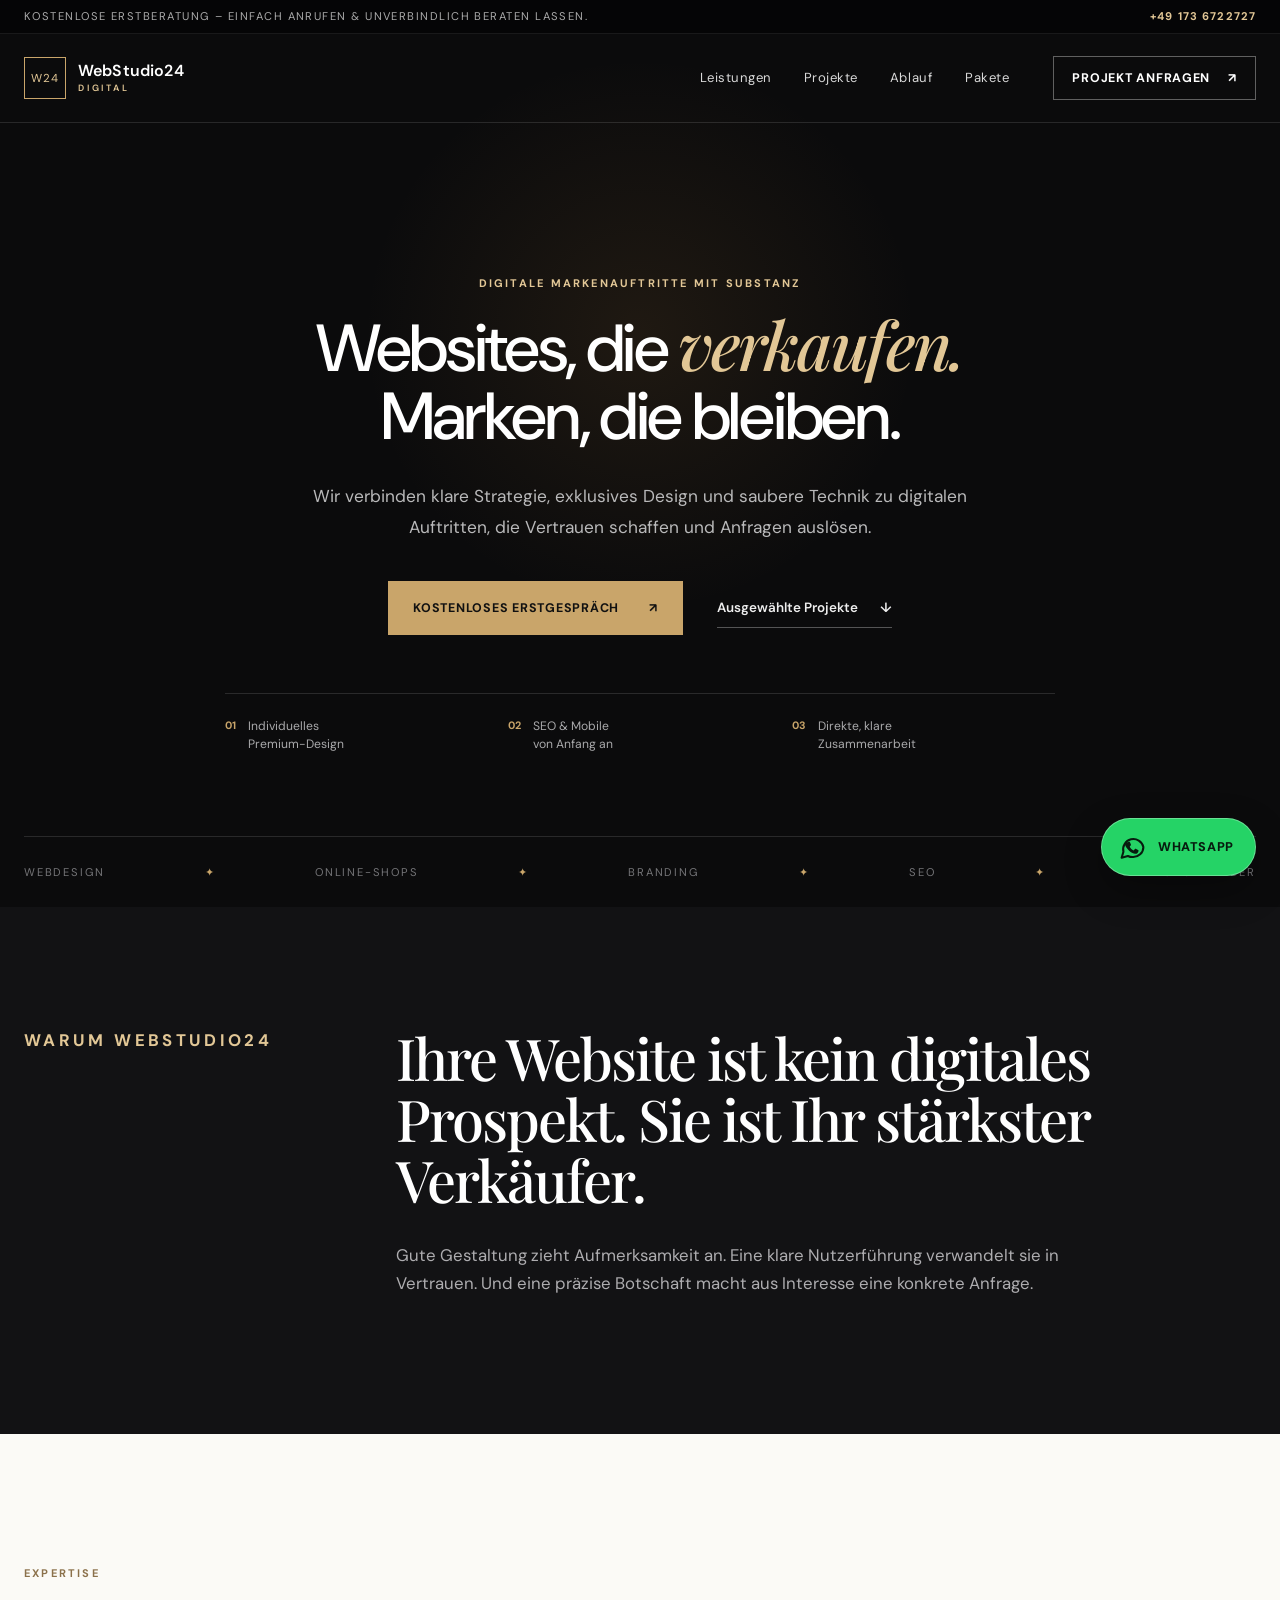
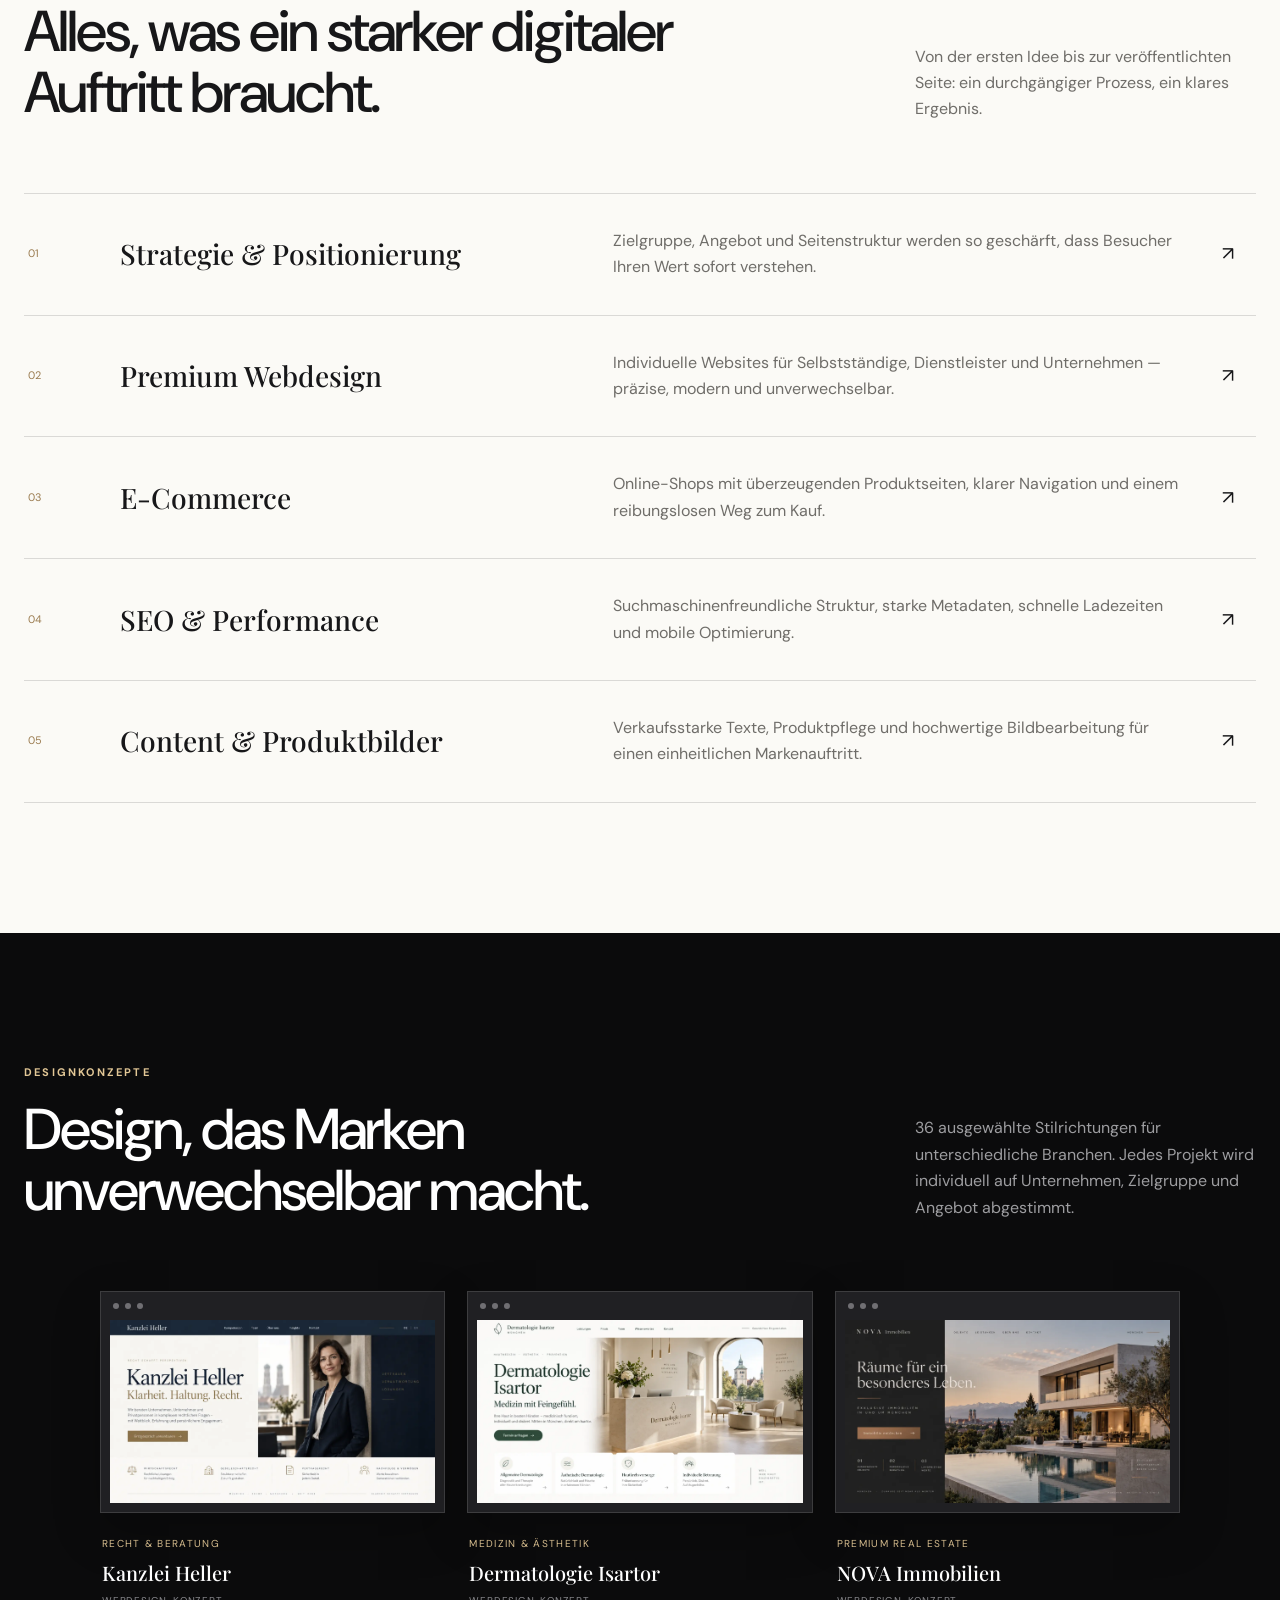
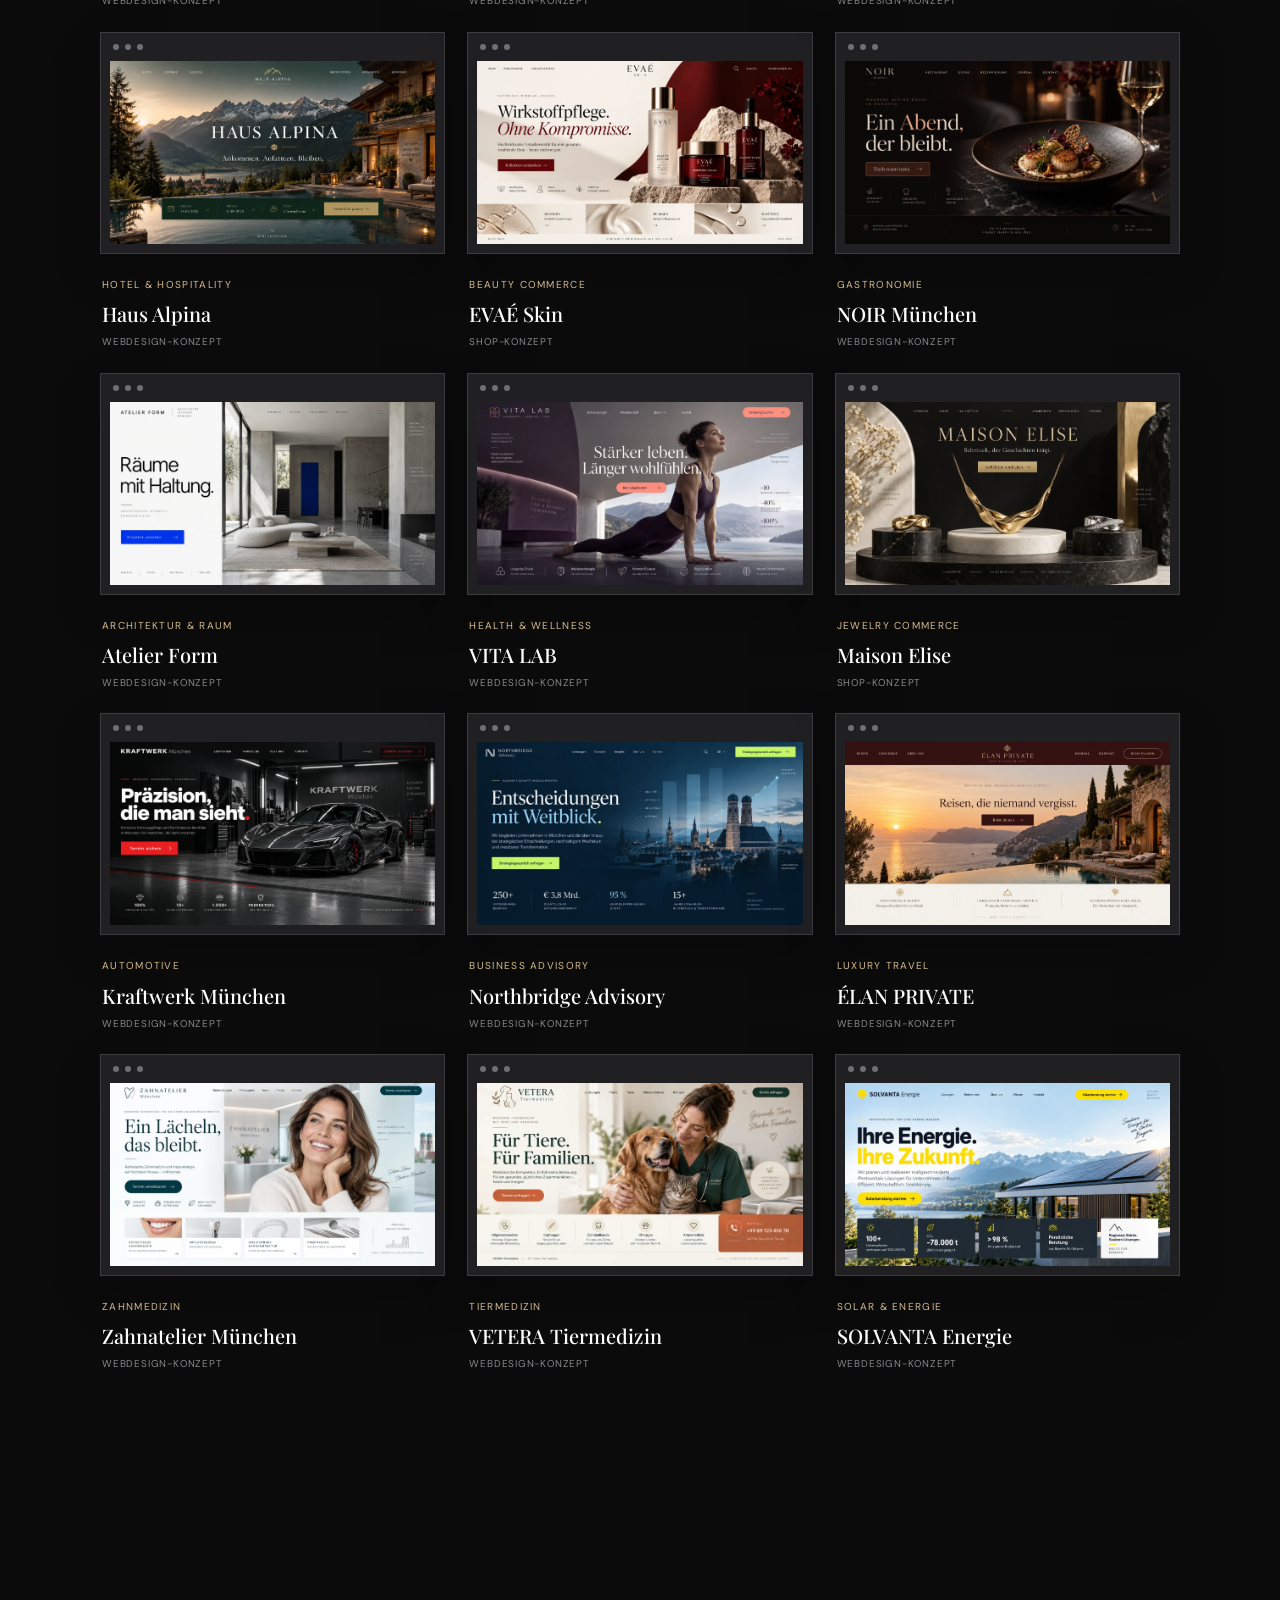
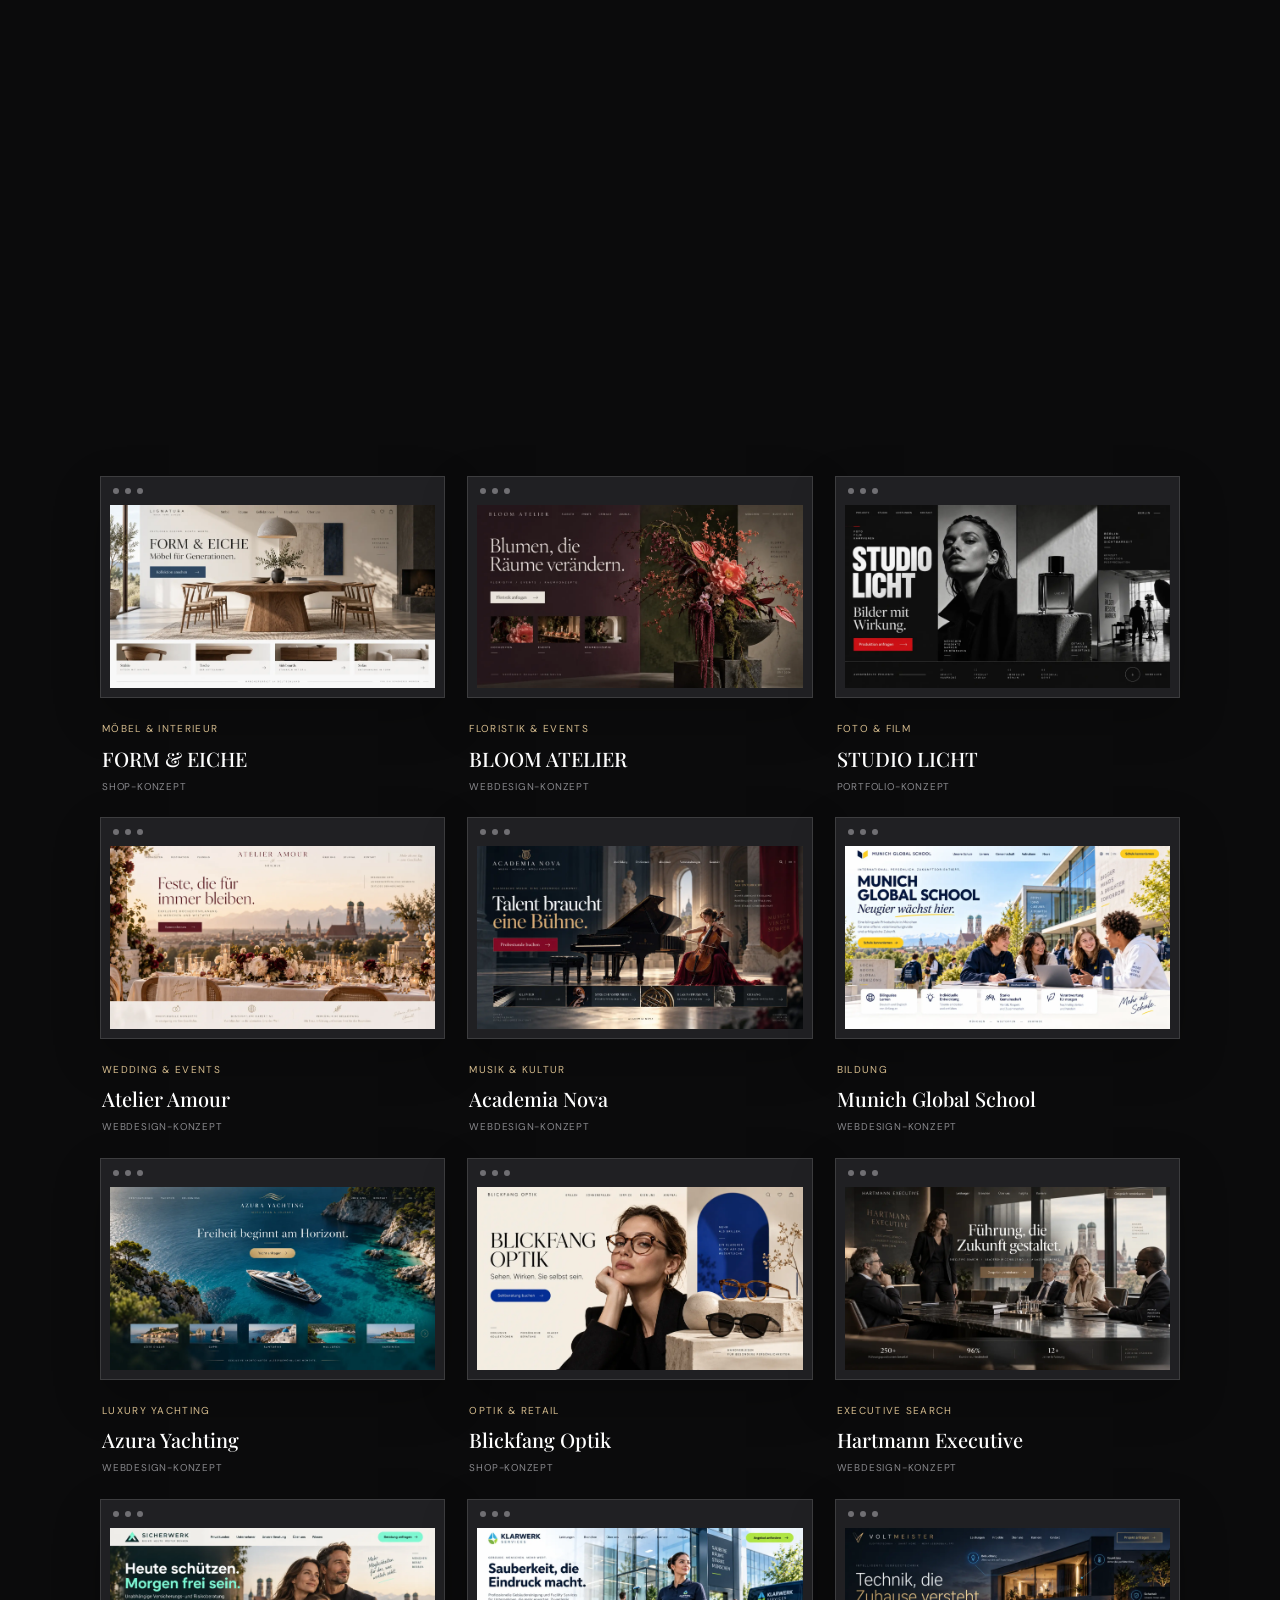
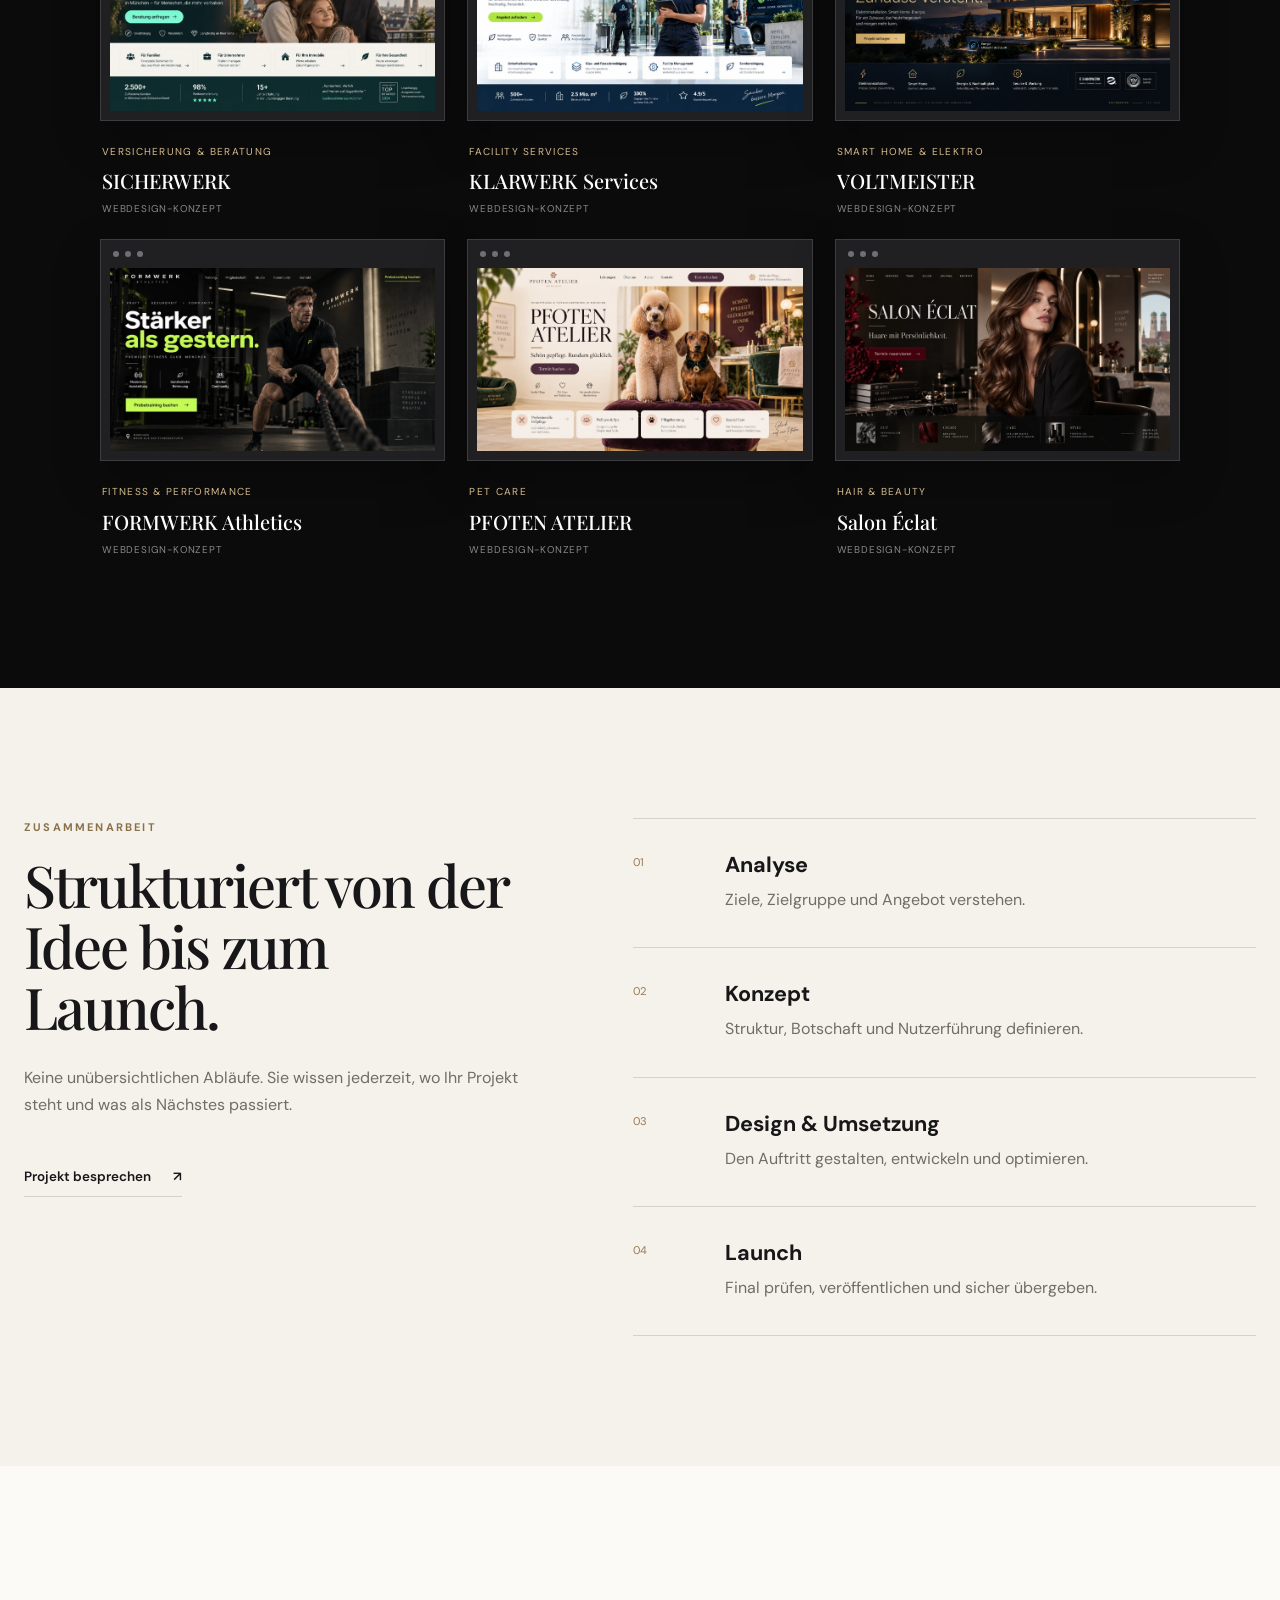
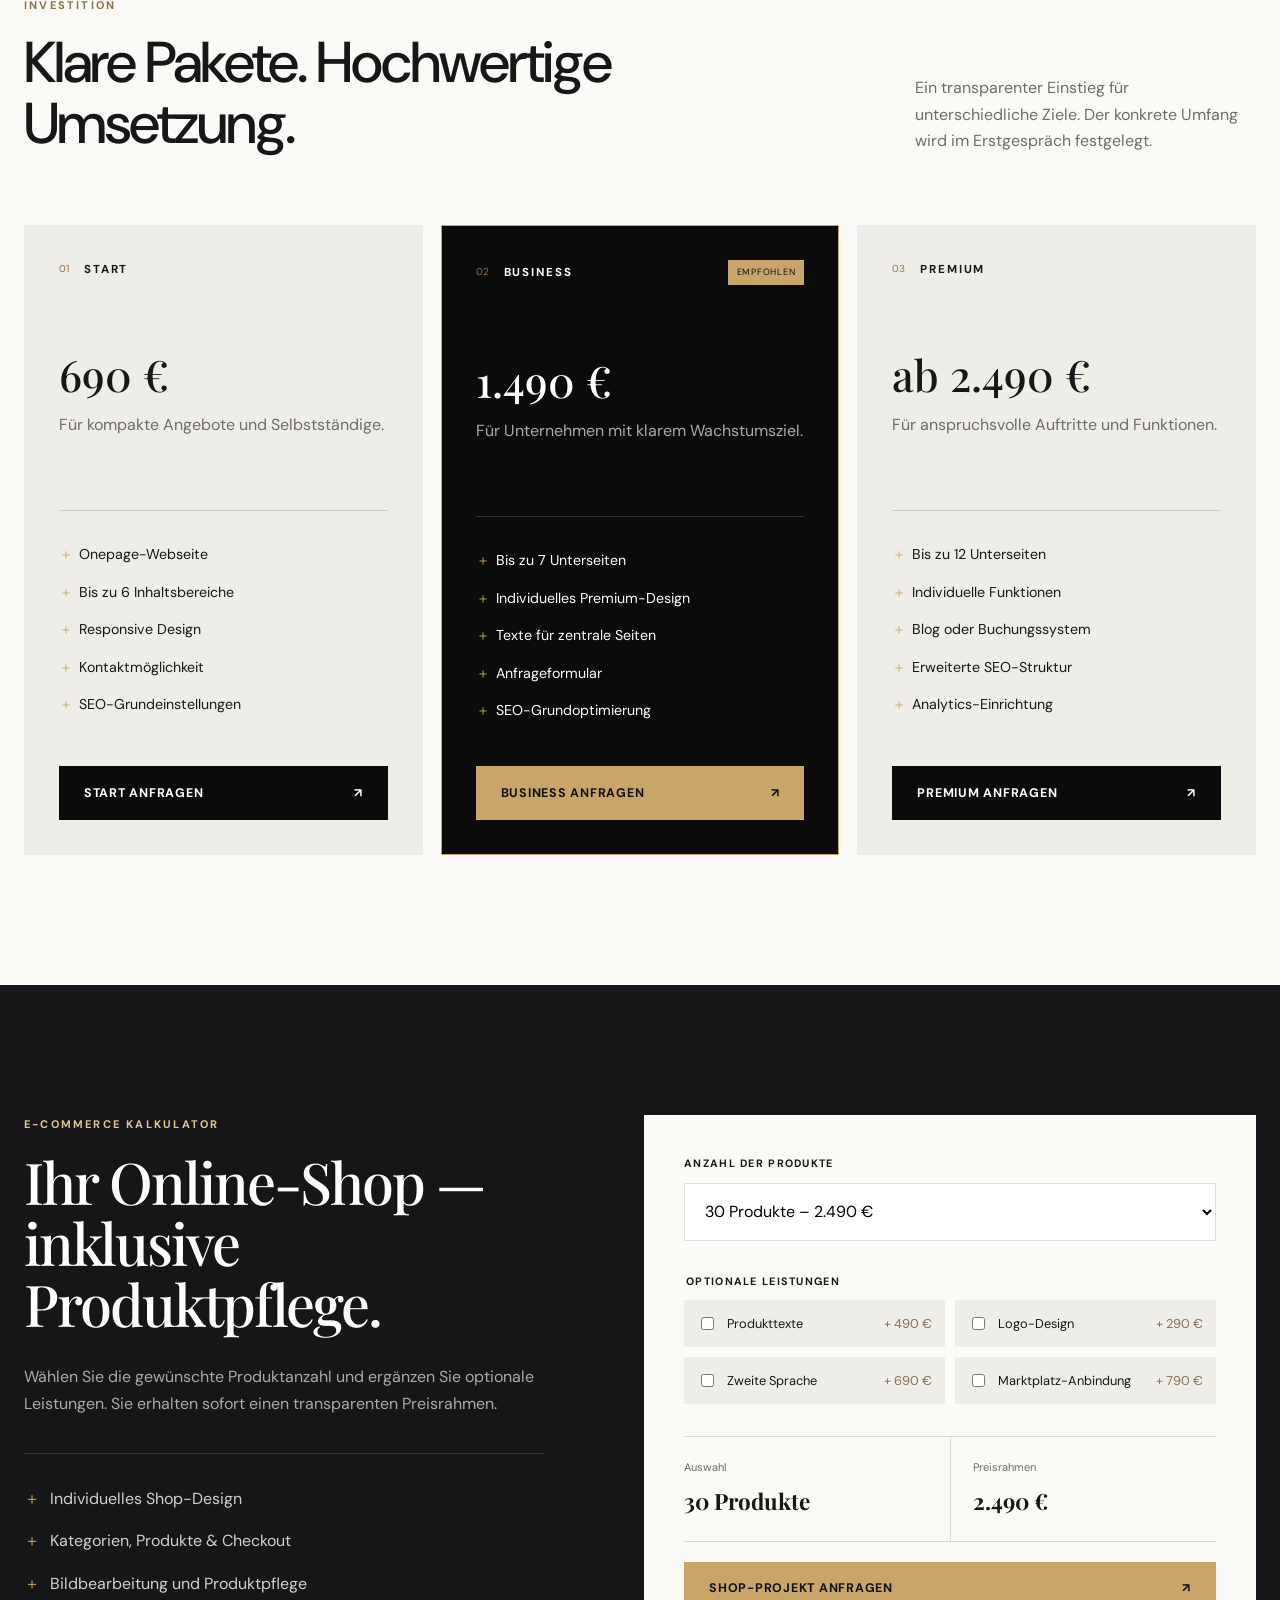
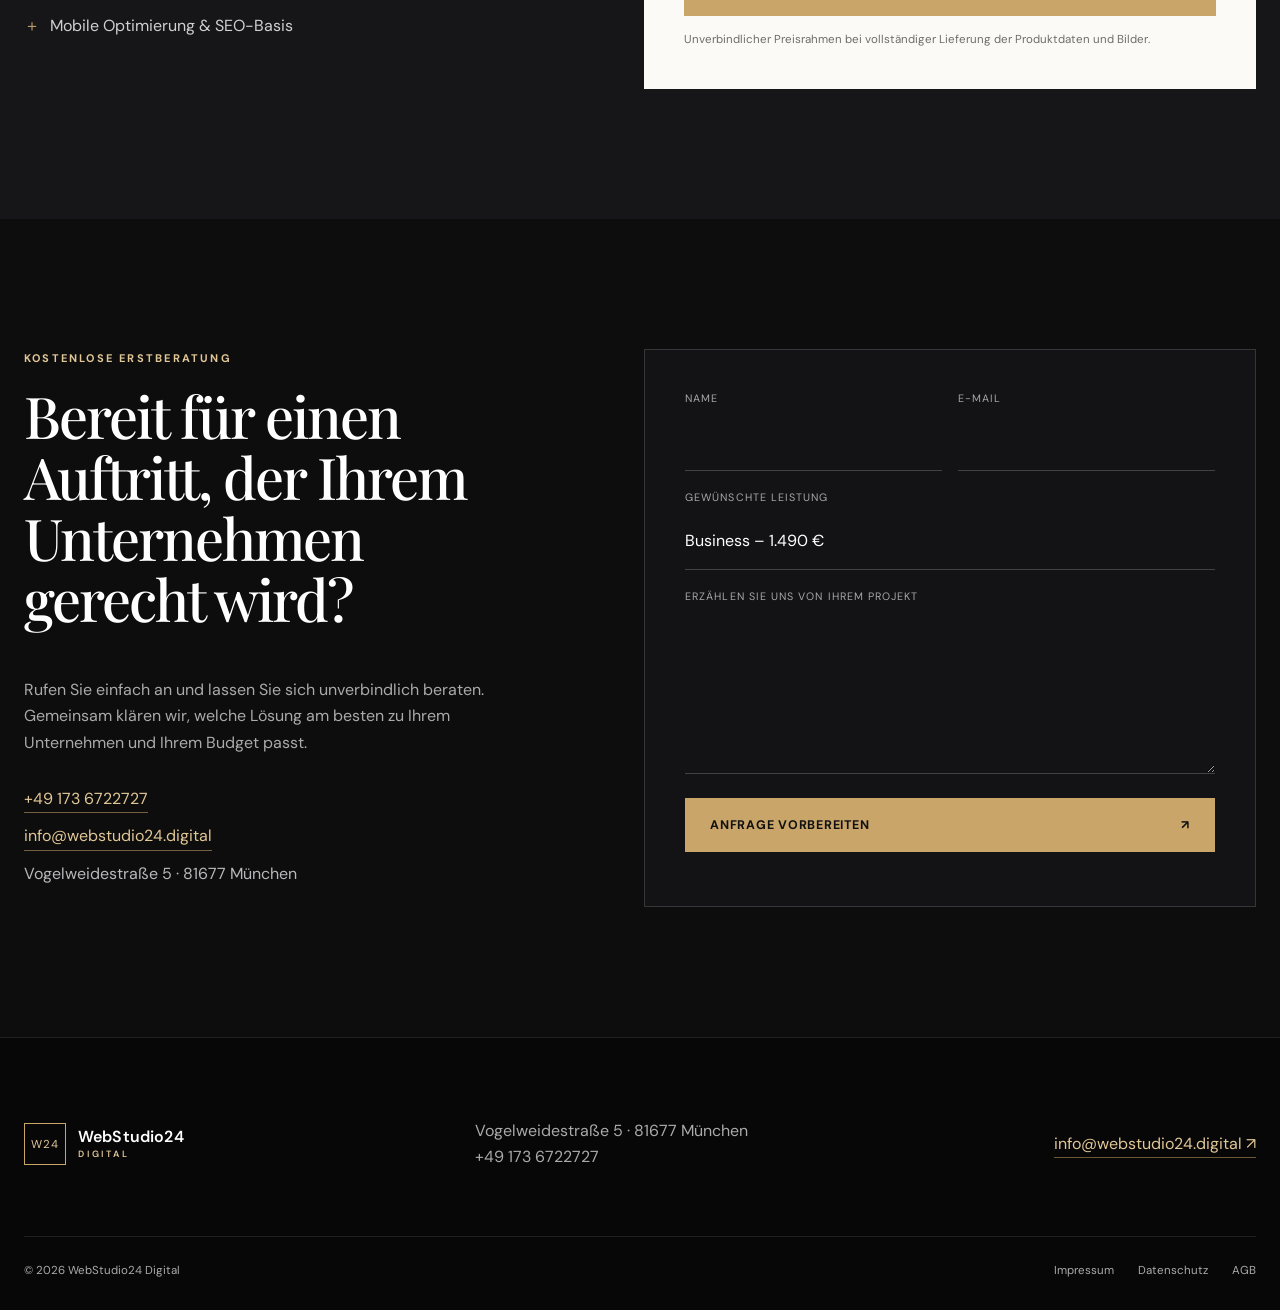
==== commit f074fca9: "Add floating WhatsApp consultation button" ====
--- a/index.html
+++ b/index.html
@@ -121,5 +121,9 @@
     </div></section>
   </main>
   <footer><div class="container footer-main"><a class="brand footer-brand" href="#top"><span class="brand-mark">W24</span><span class="brand-word">WebStudio24<small>Digital</small></span></a><p>Vogelweidestraße 5 · 81677 München<br><a href="tel:+491736722727">+49 173 6722727</a></p><a class="footer-mail" href="mailto:info@webstudio24.digital">info@webstudio24.digital ↗</a></div><div class="container footer-bottom"><span>© 2026 WebStudio24 Digital</span><span><a href="impressum.html">Impressum</a><a href="datenschutz.html">Datenschutz</a><a href="agb.html">AGB</a></span></div></footer>
+  <a class="whatsapp-float" href="https://wa.me/491636722727?text=Hallo%20WebStudio24%2C%20ich%20interessiere%20mich%20f%C3%BCr%20eine%20Website%20und%20w%C3%BCnsche%20eine%20kostenlose%20Beratung." target="_blank" rel="noopener" aria-label="Kostenlose Beratung über WhatsApp starten">
+    <svg viewBox="0 0 24 24" aria-hidden="true"><path d="M21 11.5a8.4 8.4 0 0 1-9 8.4 9 9 0 0 1-3.8-.9L3 20.5l1.5-5a8.4 8.4 0 1 1 16.5-4Z"/><path d="M8.2 7.7c.2-.5.5-.5.8-.5h.4c.2 0 .4.1.5.4l.8 2c.1.3 0 .5-.2.7l-.6.7c-.2.2-.1.5 0 .7.6 1.1 1.5 2 2.6 2.6.2.1.5.2.7 0l.8-1c.2-.2.4-.3.7-.2l1.9.9c.3.1.4.3.4.5 0 .4-.2 1.5-.8 2-.5.5-1.3.8-2.1.7-1.2-.2-2.8-.8-4.7-2.4-2.2-1.9-3.6-4.4-3.7-5.7 0-.7.2-1.1.5-1.4Z"/></svg>
+    <span>WhatsApp</span>
+  </a>
 </body>
 </html>
--- a/style.css
+++ b/style.css
@@ -86,3 +86,12 @@
 .legal-card a{color:#735a36;border-bottom:1px solid rgba(115,90,54,.35)}
 .legal-page footer{padding-top:30px}
 @media(max-width:760px){.legal-header .button{min-height:42px;padding-inline:14px;gap:10px}.legal-main{padding:72px 0 90px}.legal-main h1{margin-bottom:42px}.legal-card{padding:28px 0}}
+
+/* Floating WhatsApp contact */
+.whatsapp-float{position:fixed;right:24px;bottom:24px;z-index:90;display:flex;align-items:center;gap:11px;min-height:58px;padding:0 21px 0 16px;border:1px solid rgba(255,255,255,.3);border-radius:999px;background:#25d366;color:#071b0e;font-size:.79rem;font-weight:800;letter-spacing:.05em;text-transform:uppercase;box-shadow:0 14px 38px rgba(0,0,0,.3);transition:transform .2s ease,background .2s ease,box-shadow .2s ease}
+.whatsapp-float svg{width:29px;height:29px;fill:none;stroke:currentColor;stroke-width:1.7;stroke-linecap:round;stroke-linejoin:round}
+.whatsapp-float svg path+path{fill:currentColor;stroke:none}
+.whatsapp-float:hover{transform:translateY(-3px);background:#3be178;box-shadow:0 18px 44px rgba(0,0,0,.36)}
+.whatsapp-float:focus-visible{outline:3px solid #fff;outline-offset:3px}
+@media(max-width:760px){.whatsapp-float{right:16px;bottom:16px;width:58px;height:58px;min-height:58px;padding:0;justify-content:center}.whatsapp-float span{position:absolute;width:1px;height:1px;overflow:hidden;clip:rect(0 0 0 0);white-space:nowrap}.whatsapp-float svg{width:30px;height:30px}}
+@media(prefers-reduced-motion:reduce){.whatsapp-float{transition:none}}
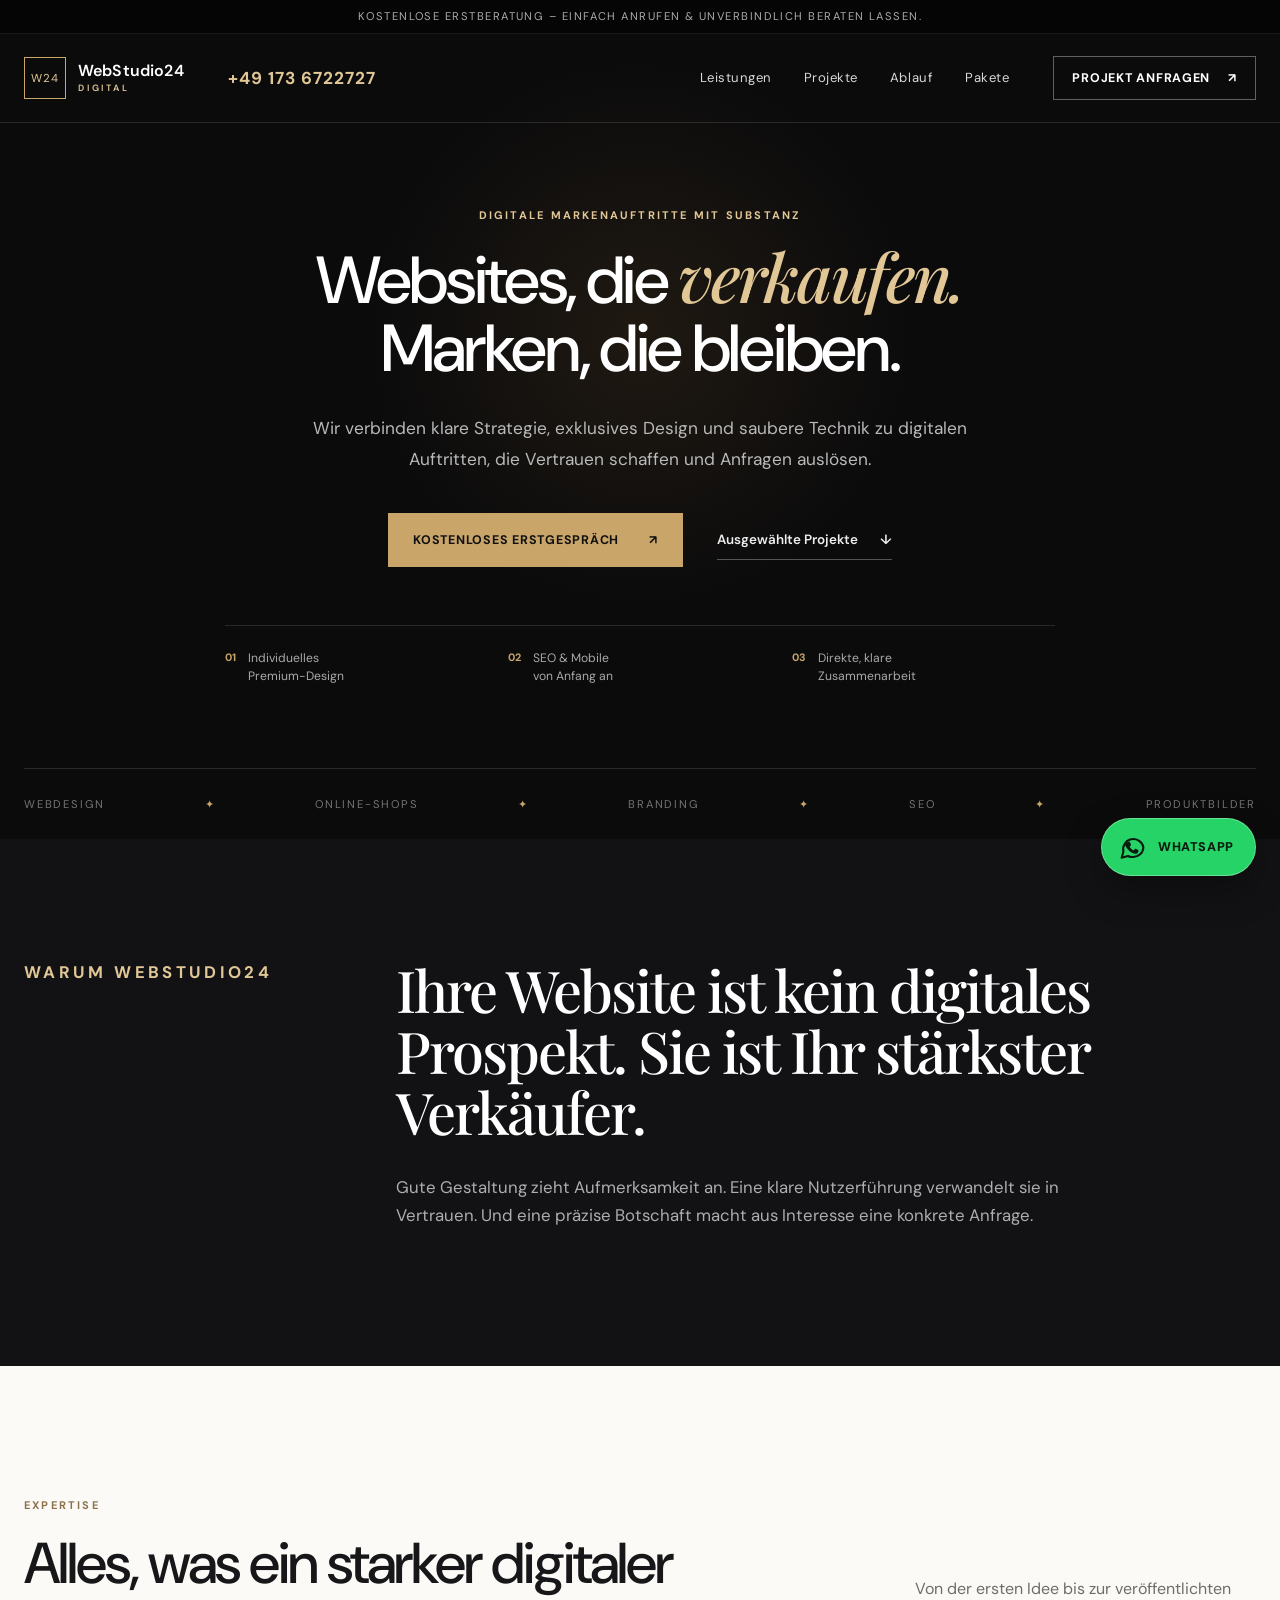
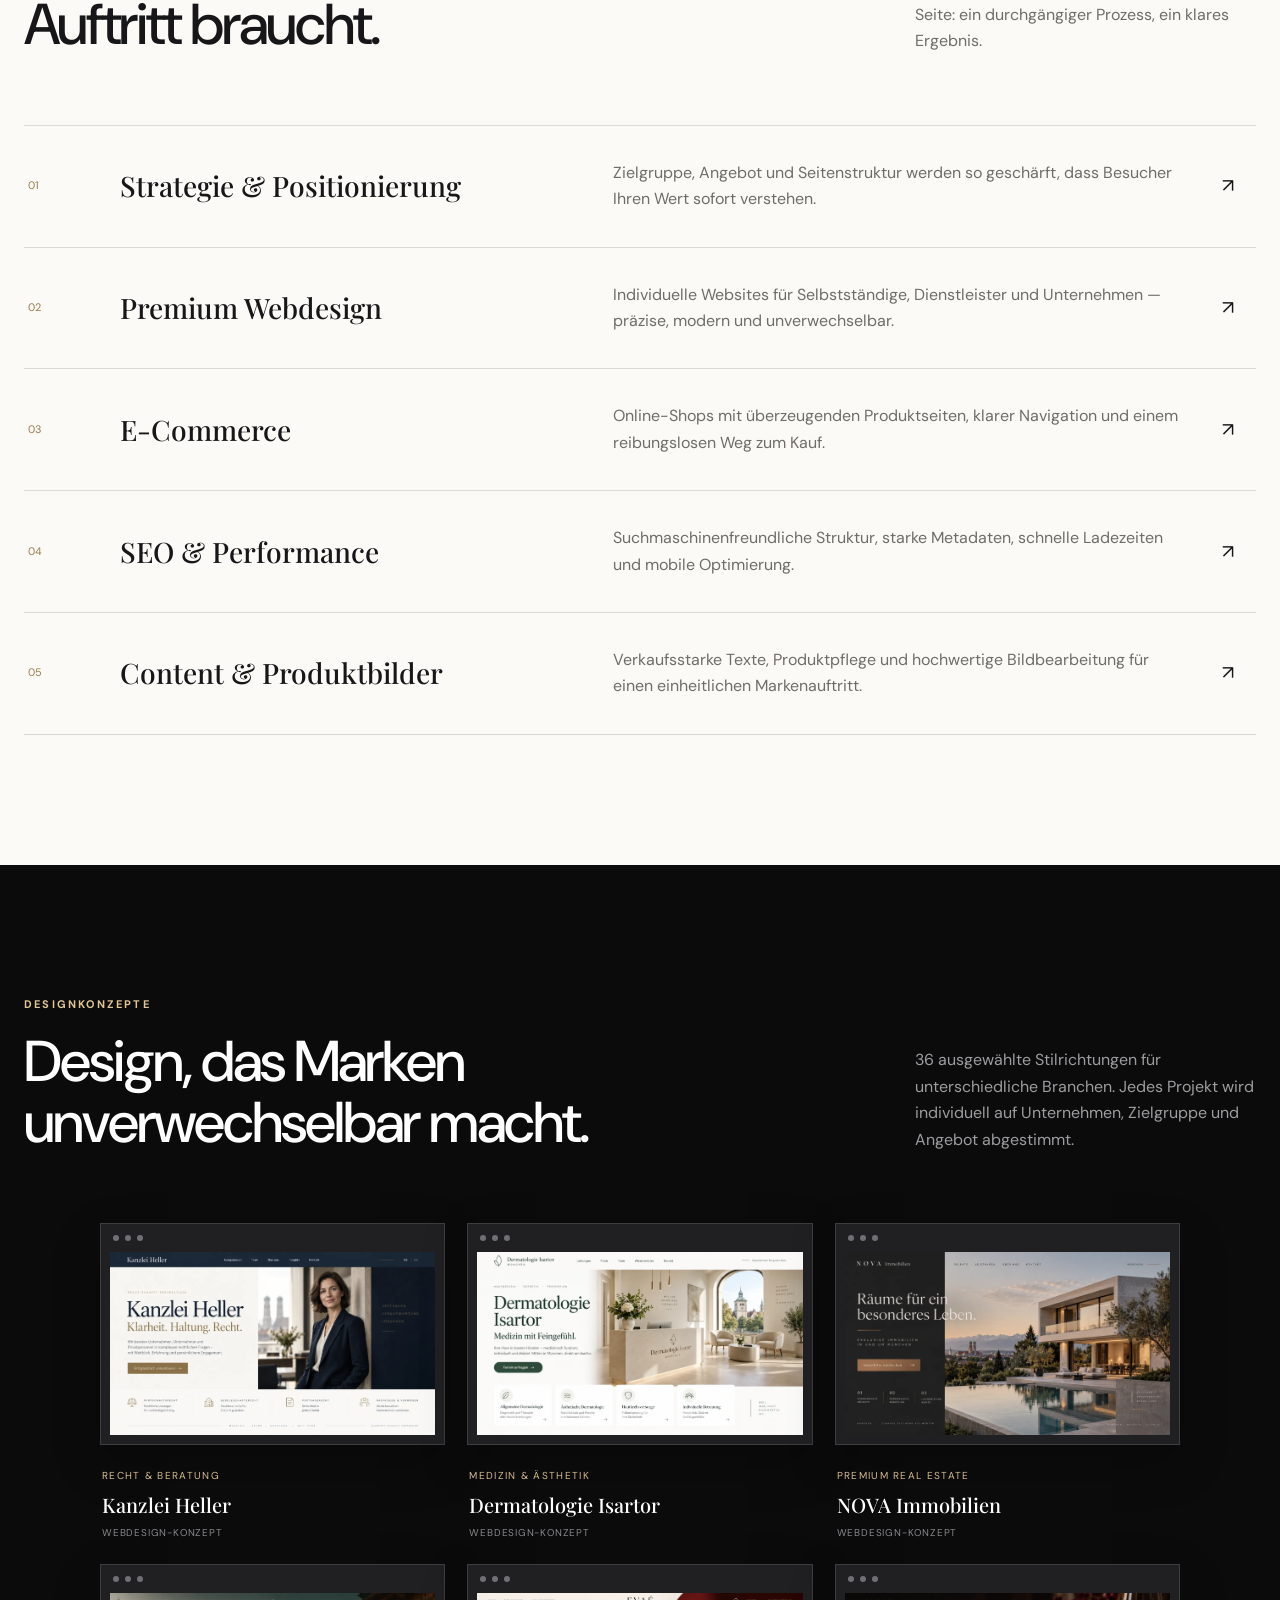
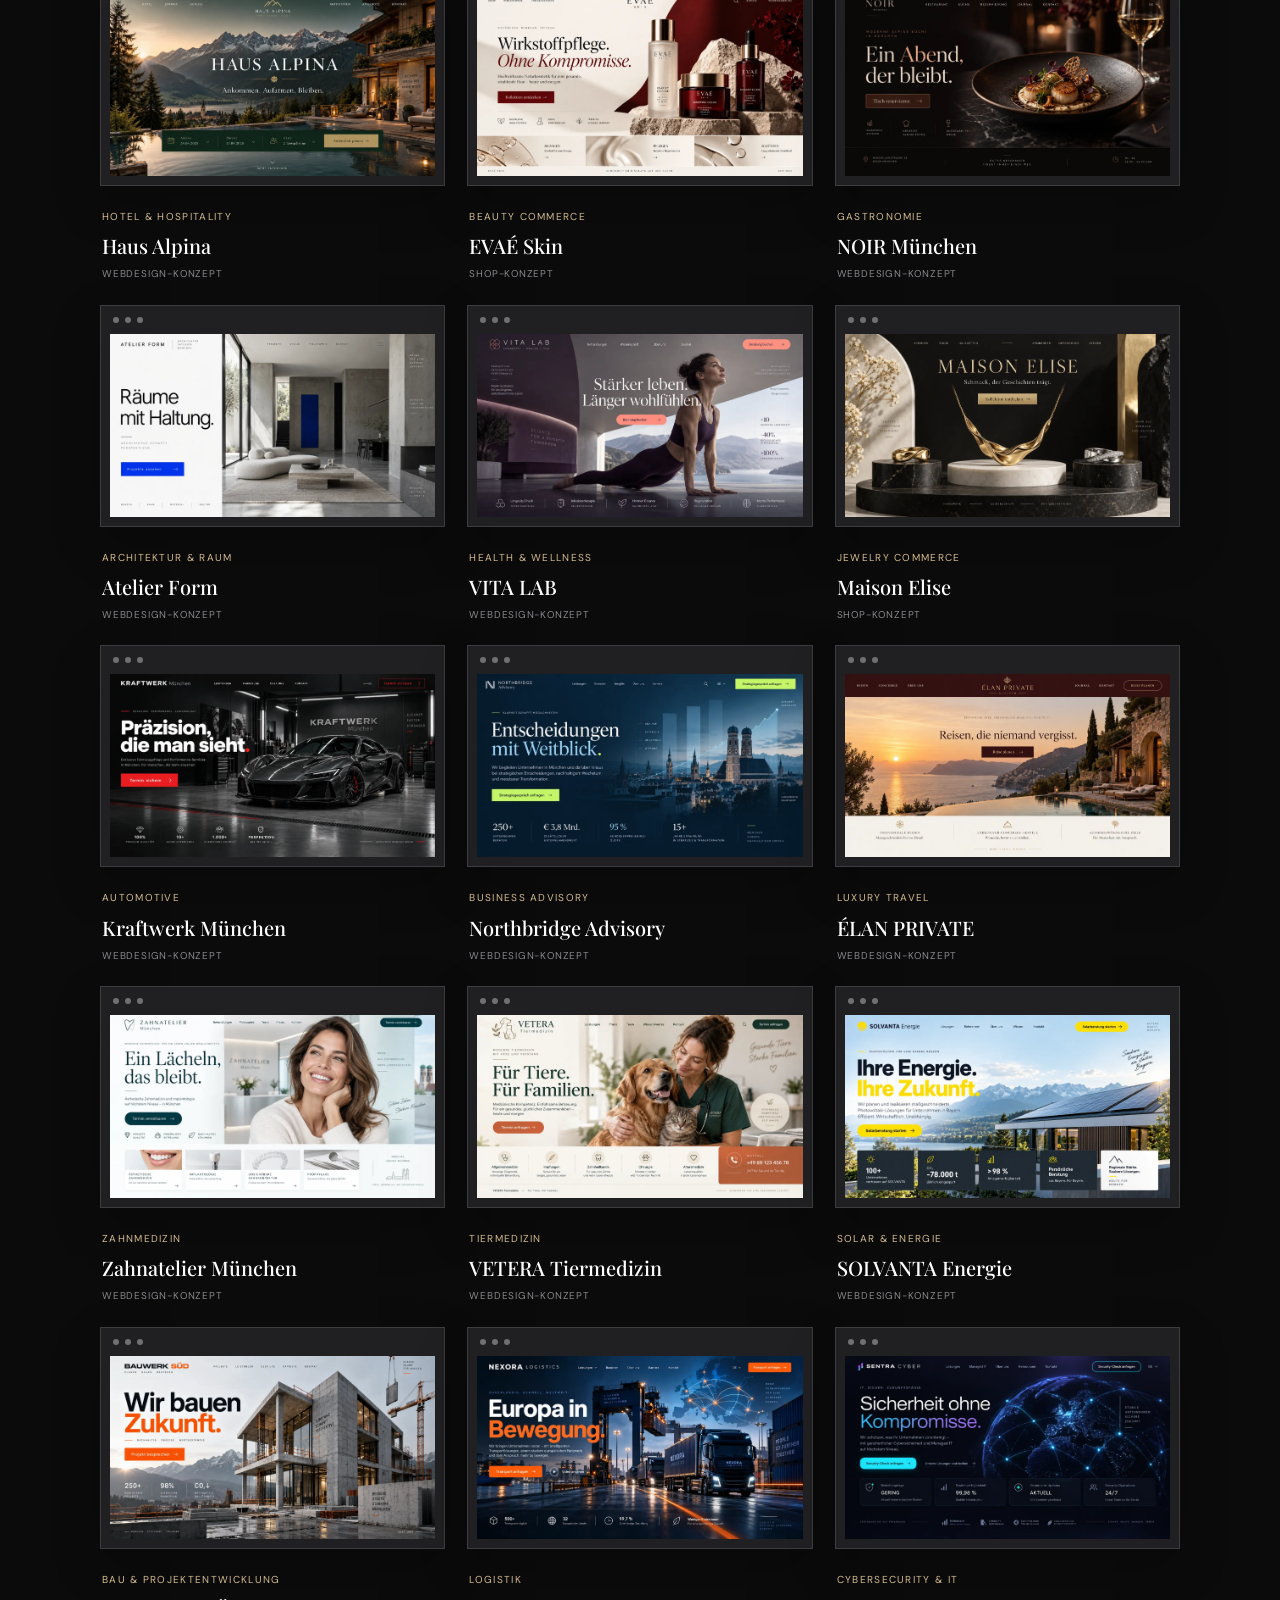
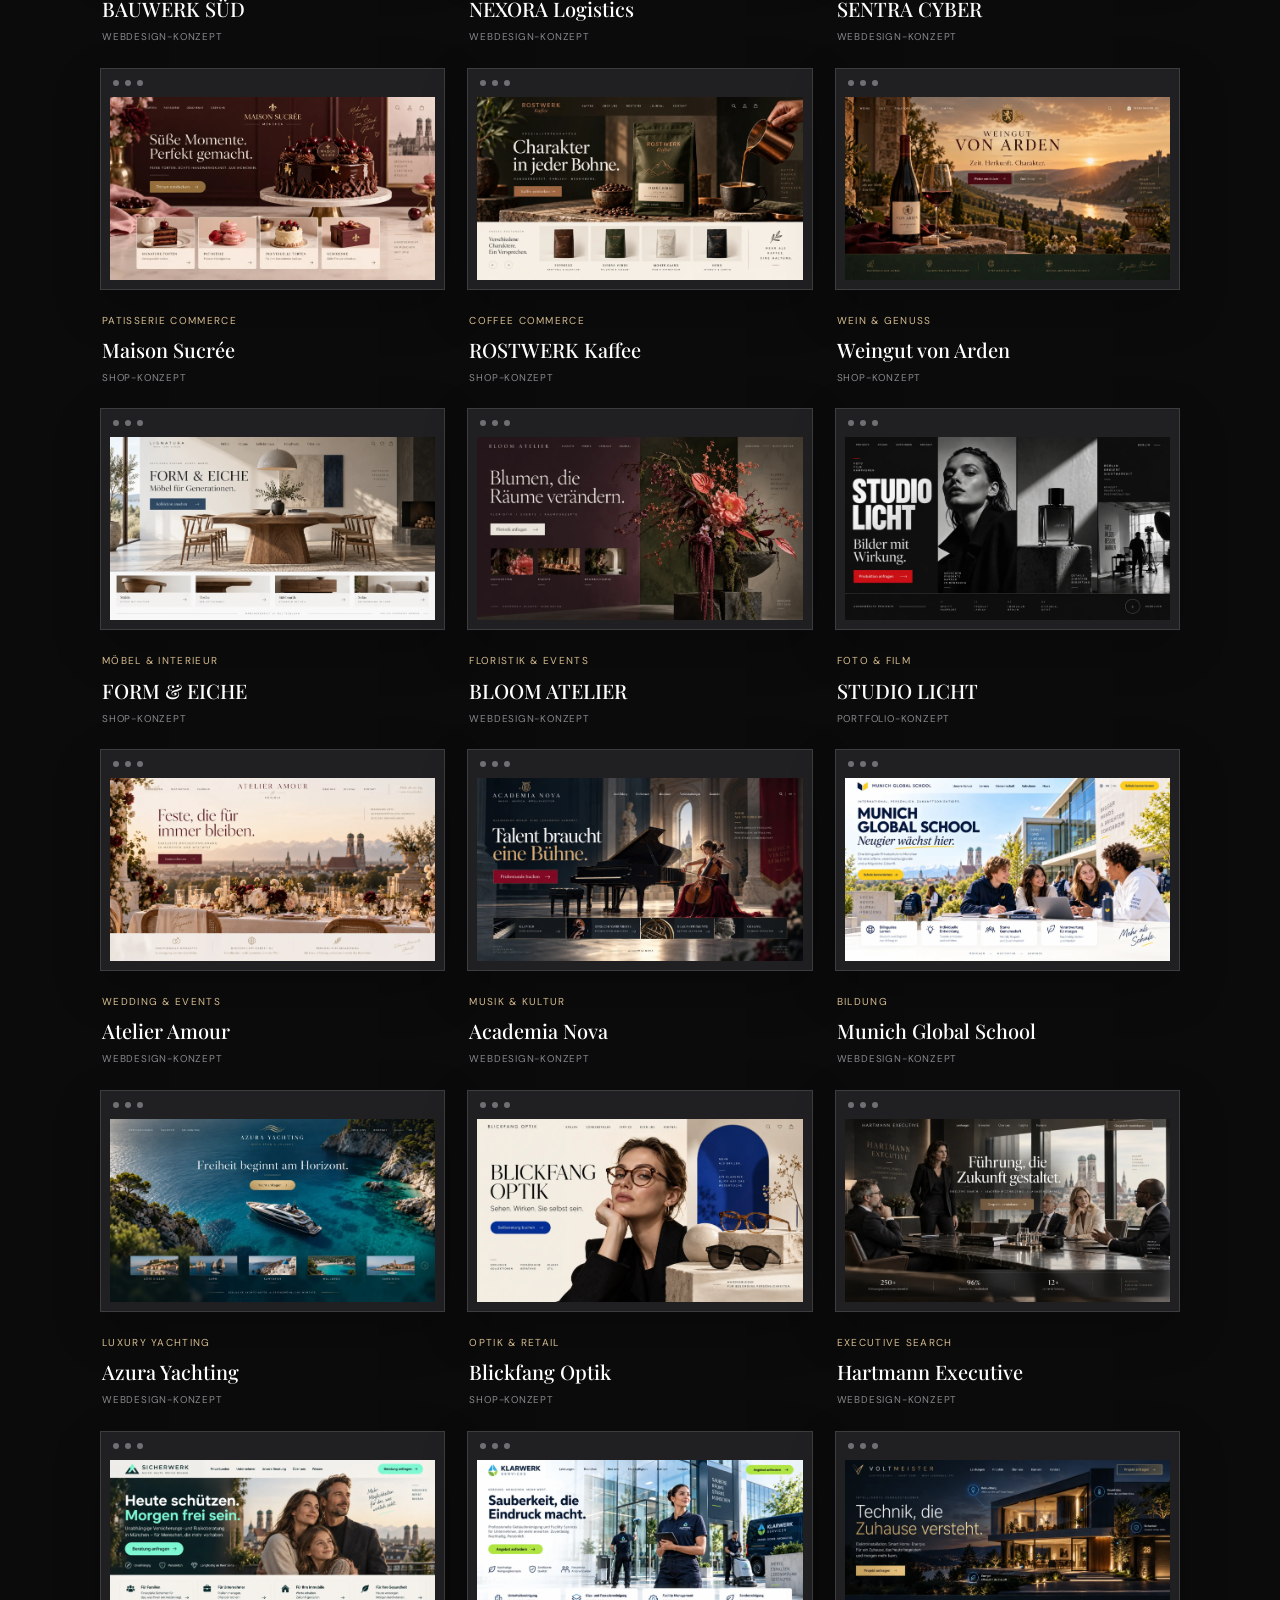
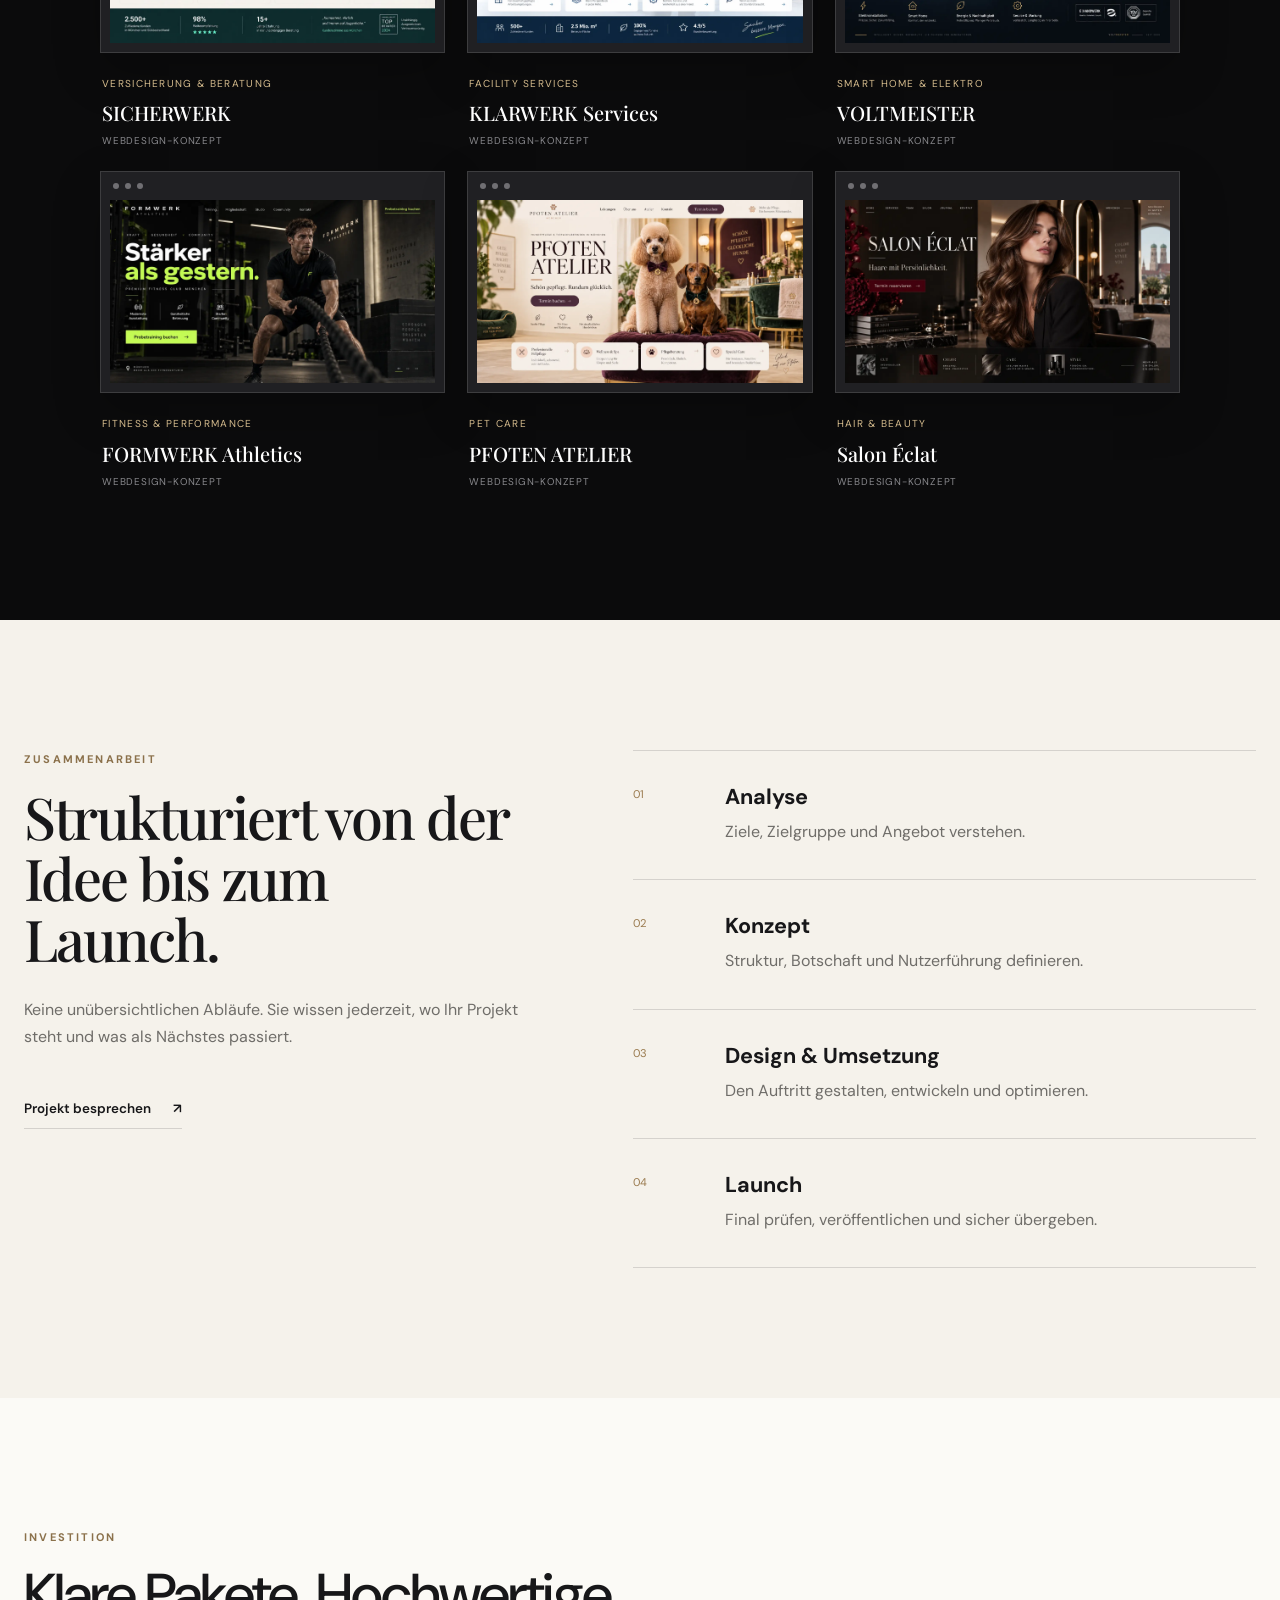
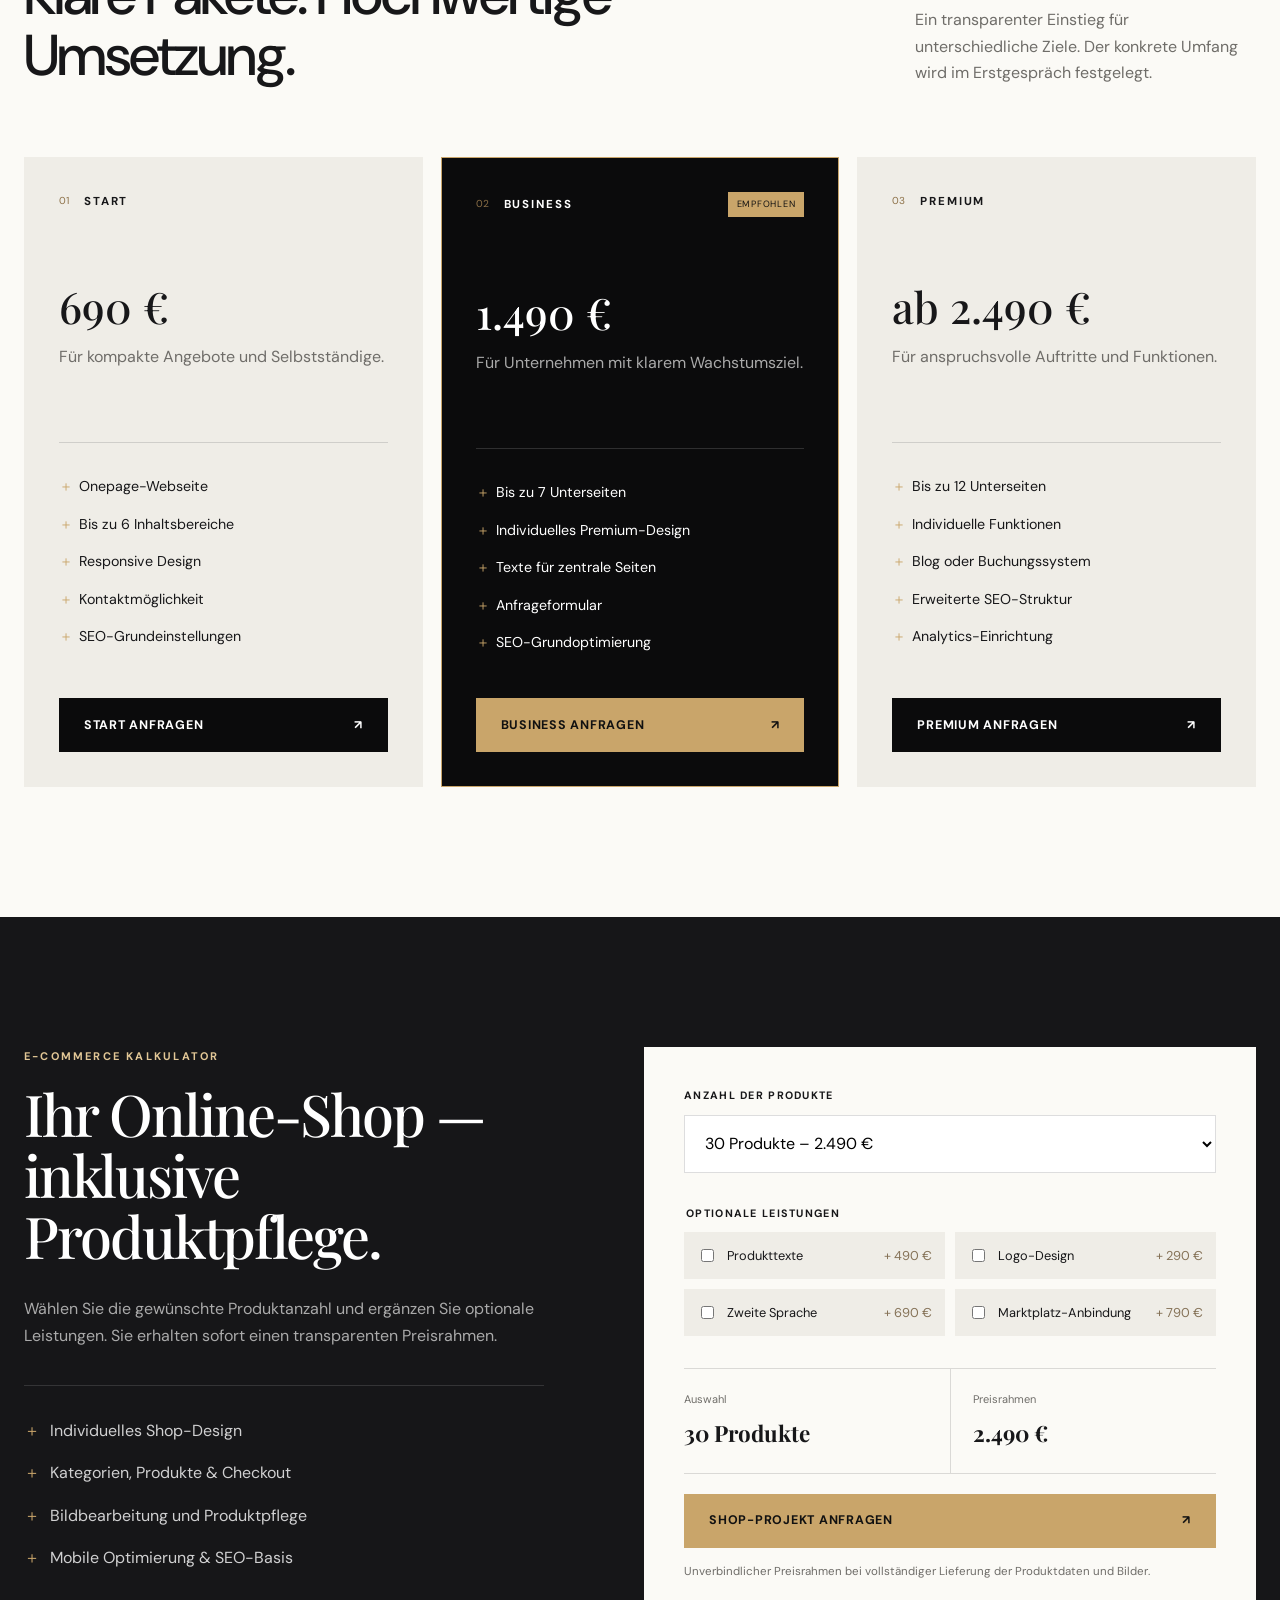
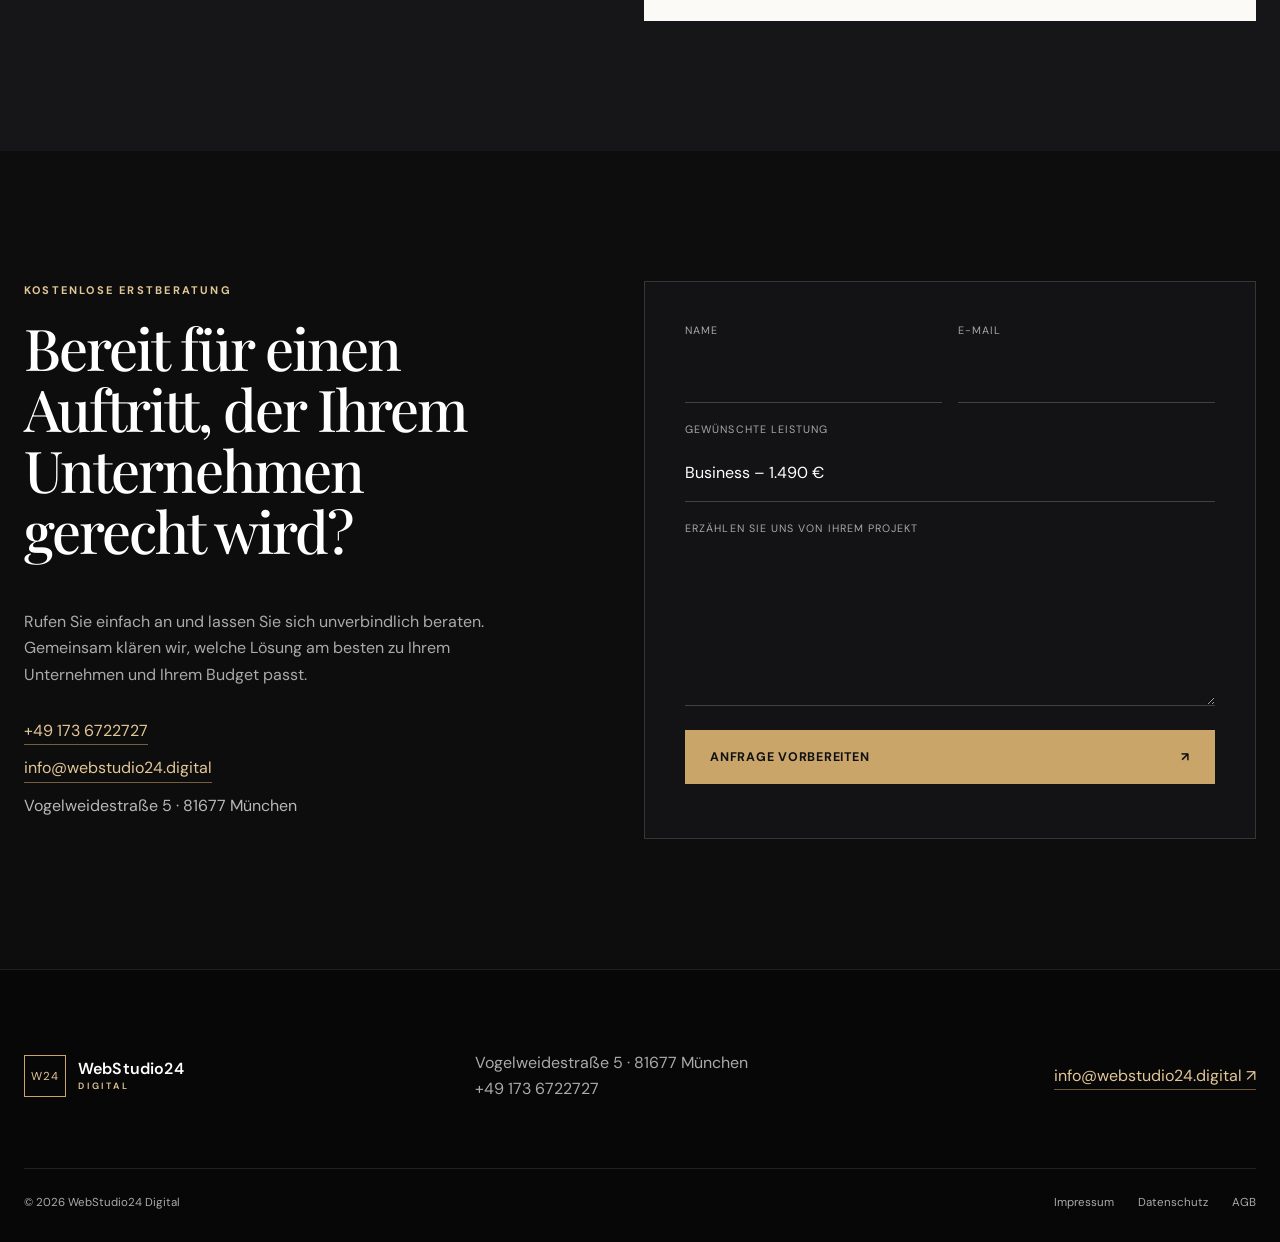
==== commit 4a0adddb: "Move phone number into main navigation" ====
--- a/index.html
+++ b/index.html
@@ -17,10 +17,11 @@
 </head>
 <body>
   <a class="skip-link" href="#main">Zum Inhalt springen</a>
-  <div class="topline"><div class="container topline-inner"><span>Kostenlose Erstberatung – einfach anrufen & unverbindlich beraten lassen.</span><a class="top-phone" href="tel:+491736722727">+49 173 6722727</a></div></div>
+  <div class="topline"><div class="container topline-inner"><span>Kostenlose Erstberatung – einfach anrufen & unverbindlich beraten lassen.</span></div></div>
   <header class="site-header">
     <div class="container nav">
       <a class="brand" href="#top" aria-label="WebStudio24 Digital Startseite"><span class="brand-mark">W24</span><span class="brand-word">WebStudio24<small>Digital</small></span></a>
+      <a class="nav-phone" href="tel:+491736722727" aria-label="WebStudio24 anrufen">+49 173 6722727</a>
       <button class="nav-toggle" type="button" aria-expanded="false" aria-controls="mainNav" aria-label="Menü öffnen"><span></span><span></span></button>
       <nav id="mainNav" class="nav-links" aria-label="Hauptnavigation"><a href="#leistungen">Leistungen</a><a href="#arbeiten">Projekte</a><a href="#ablauf">Ablauf</a><a href="#pakete">Pakete</a></nav>
       <a class="button button-small nav-cta" href="#kontakt">Projekt anfragen <span>↗</span></a>
--- a/style.css
+++ b/style.css
@@ -21,10 +21,10 @@
 @media(prefers-reduced-motion:reduce){html{scroll-behavior:auto}.reveal{opacity:1;transform:none;transition:none}.project-image img,.site-header{transition:none}}
 
 /* Balanced agency presentation */
-.hero{min-height:auto;padding:190px 0 0}
+.hero{min-height:auto;padding:142px 0 0}
 .hero-glow{left:50%;transform:translateX(-50%)}
 .hero-grid{display:block}
-.hero-copy{max-width:940px;margin:0 auto;padding:50px 0 82px;text-align:center}
+.hero-copy{max-width:940px;margin:0 auto;padding:30px 0 82px;text-align:center}
 .hero h1{max-width:900px;margin:0 auto 30px;font-size:clamp(3.25rem,5.2vw,5.35rem);line-height:1.02}
 .hero-lead{max-width:700px;margin:0 auto;color:#b9b9ba;font-size:1.08rem}
 .hero-actions{justify-content:center}
@@ -53,7 +53,9 @@
 .projects .project:last-child{grid-column:auto;width:100%}
 }
 
-.top-phone{font-weight:700;letter-spacing:.1em}
+.topline-inner{justify-content:center}
+.nav-phone{flex:none;color:var(--gold-light);font-size:1.08rem;font-weight:700;letter-spacing:.06em;white-space:nowrap;transition:color .2s ease}
+.nav-phone:hover{color:#fff}
 .contact-details{display:flex;flex-direction:column;align-items:flex-start;gap:10px;margin-top:30px}
 .contact-details a{color:var(--gold-light);border-bottom:1px solid rgba(201,165,106,.55)}
 .contact-details address{color:#b8b8ba;font-style:normal}
@@ -95,3 +97,6 @@
 .whatsapp-float:focus-visible{outline:3px solid #fff;outline-offset:3px}
 @media(max-width:760px){.whatsapp-float{right:16px;bottom:16px;width:58px;height:58px;min-height:58px;padding:0;justify-content:center}.whatsapp-float span{position:absolute;width:1px;height:1px;overflow:hidden;clip:rect(0 0 0 0);white-space:nowrap}.whatsapp-float svg{width:30px;height:30px}}
 @media(prefers-reduced-motion:reduce){.whatsapp-float{transition:none}}
+
+@media(max-width:1000px){.nav{gap:24px}.nav-phone{font-size:.9rem}}
+@media(max-width:760px){.topline{display:none}.site-header{top:0}.nav-phone{display:none}.nav-links{inset:72px 0 0}}
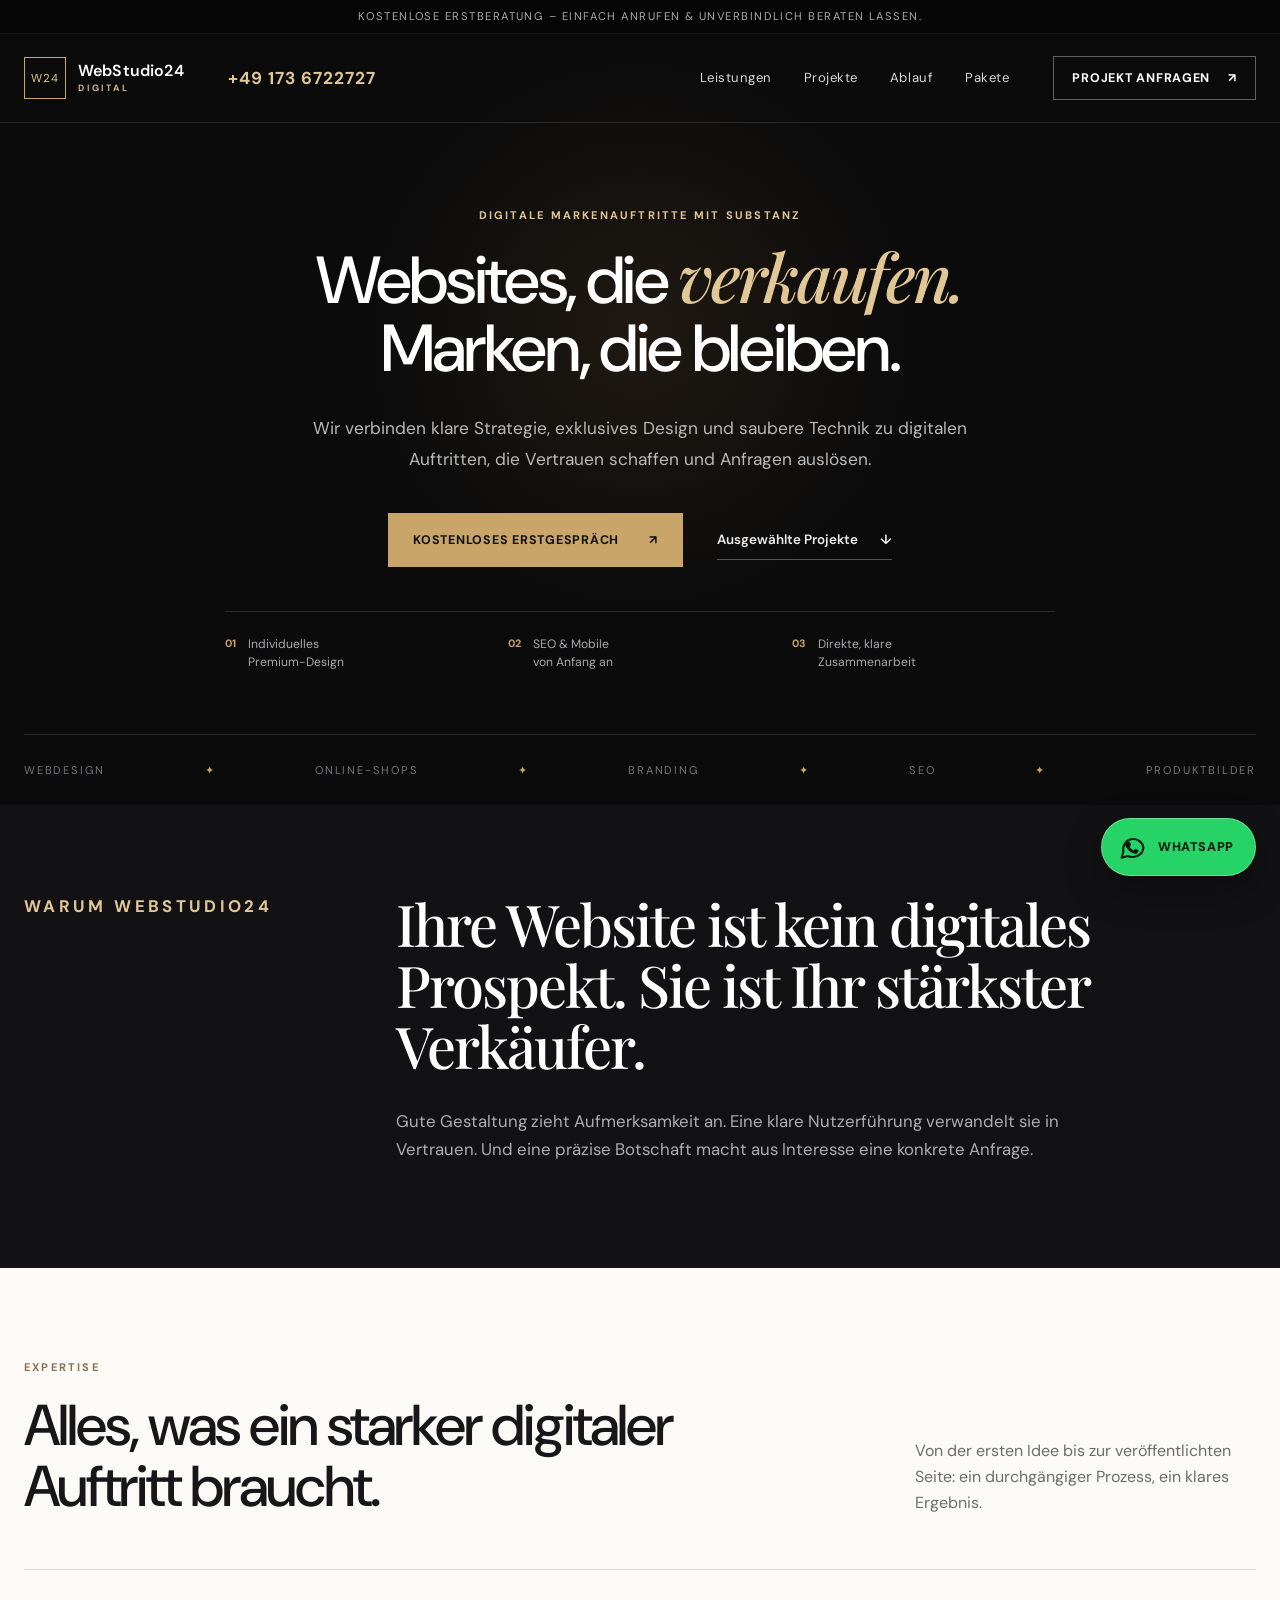
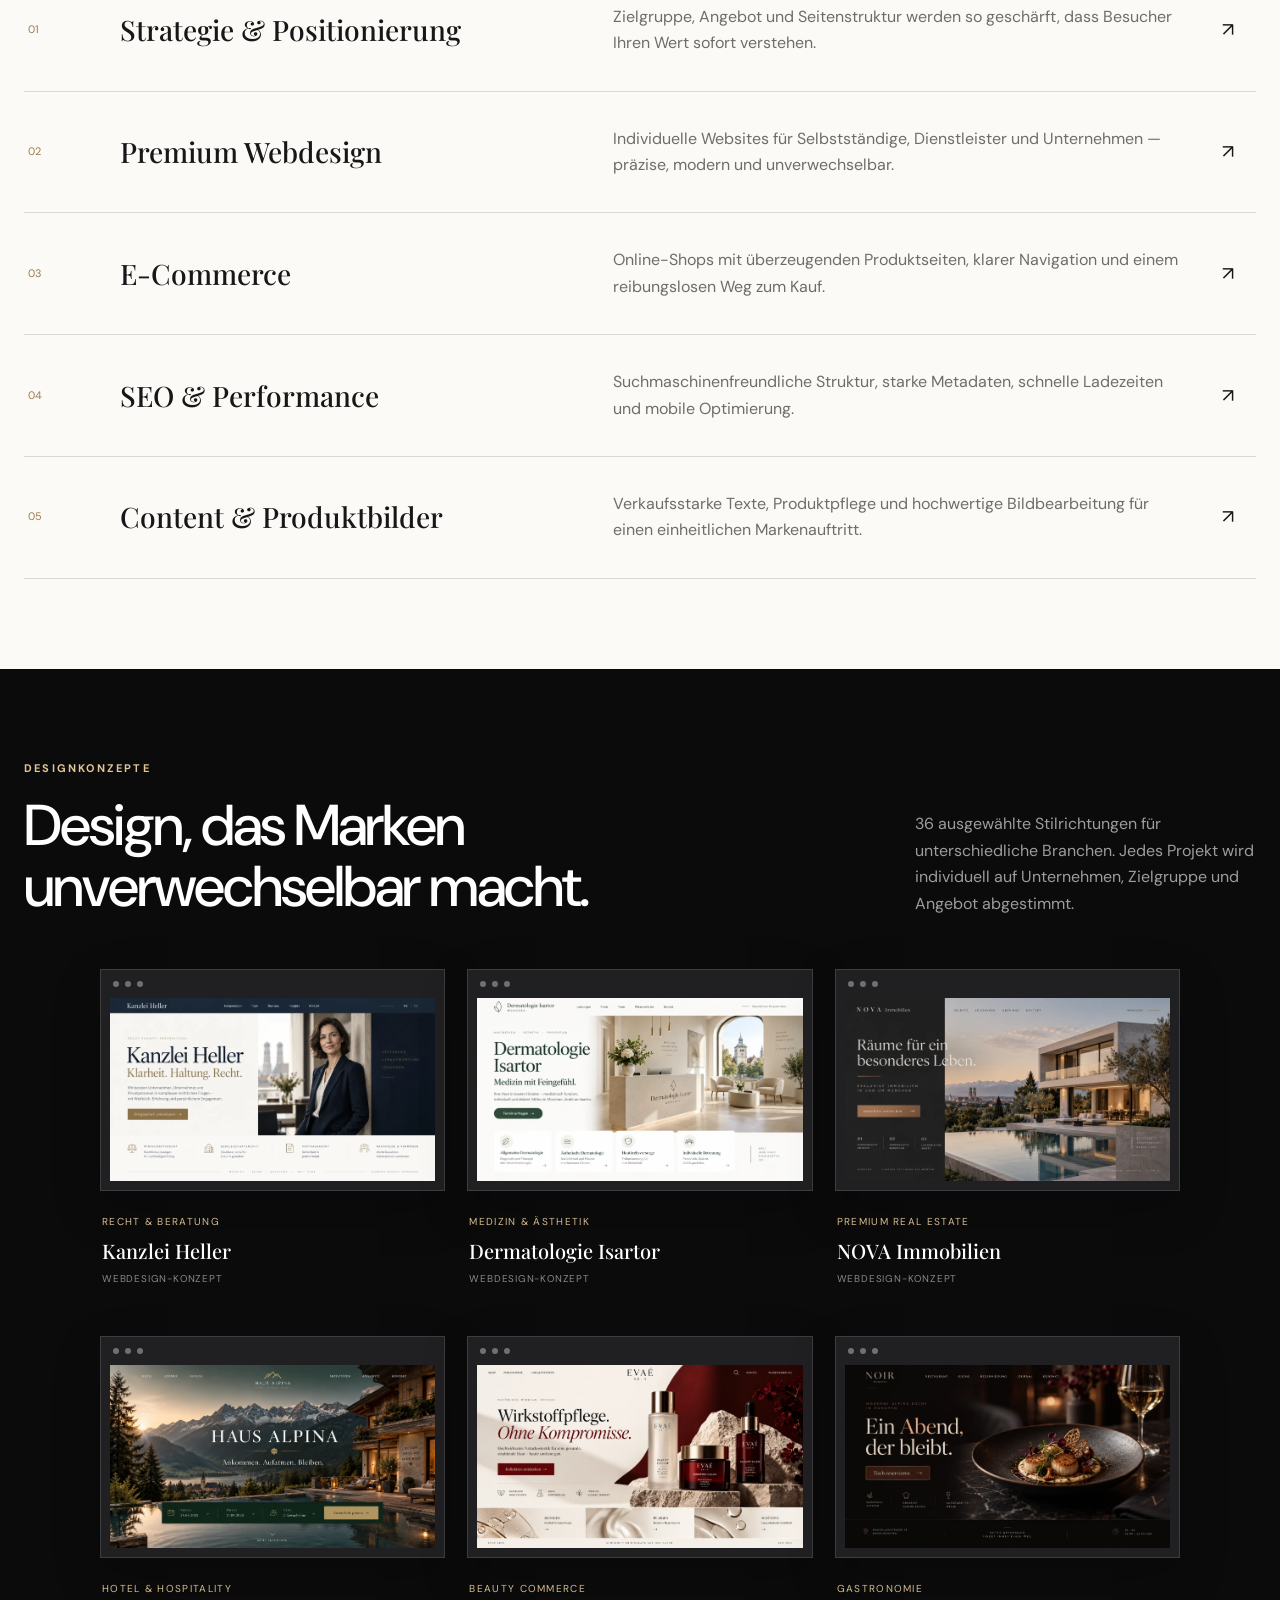
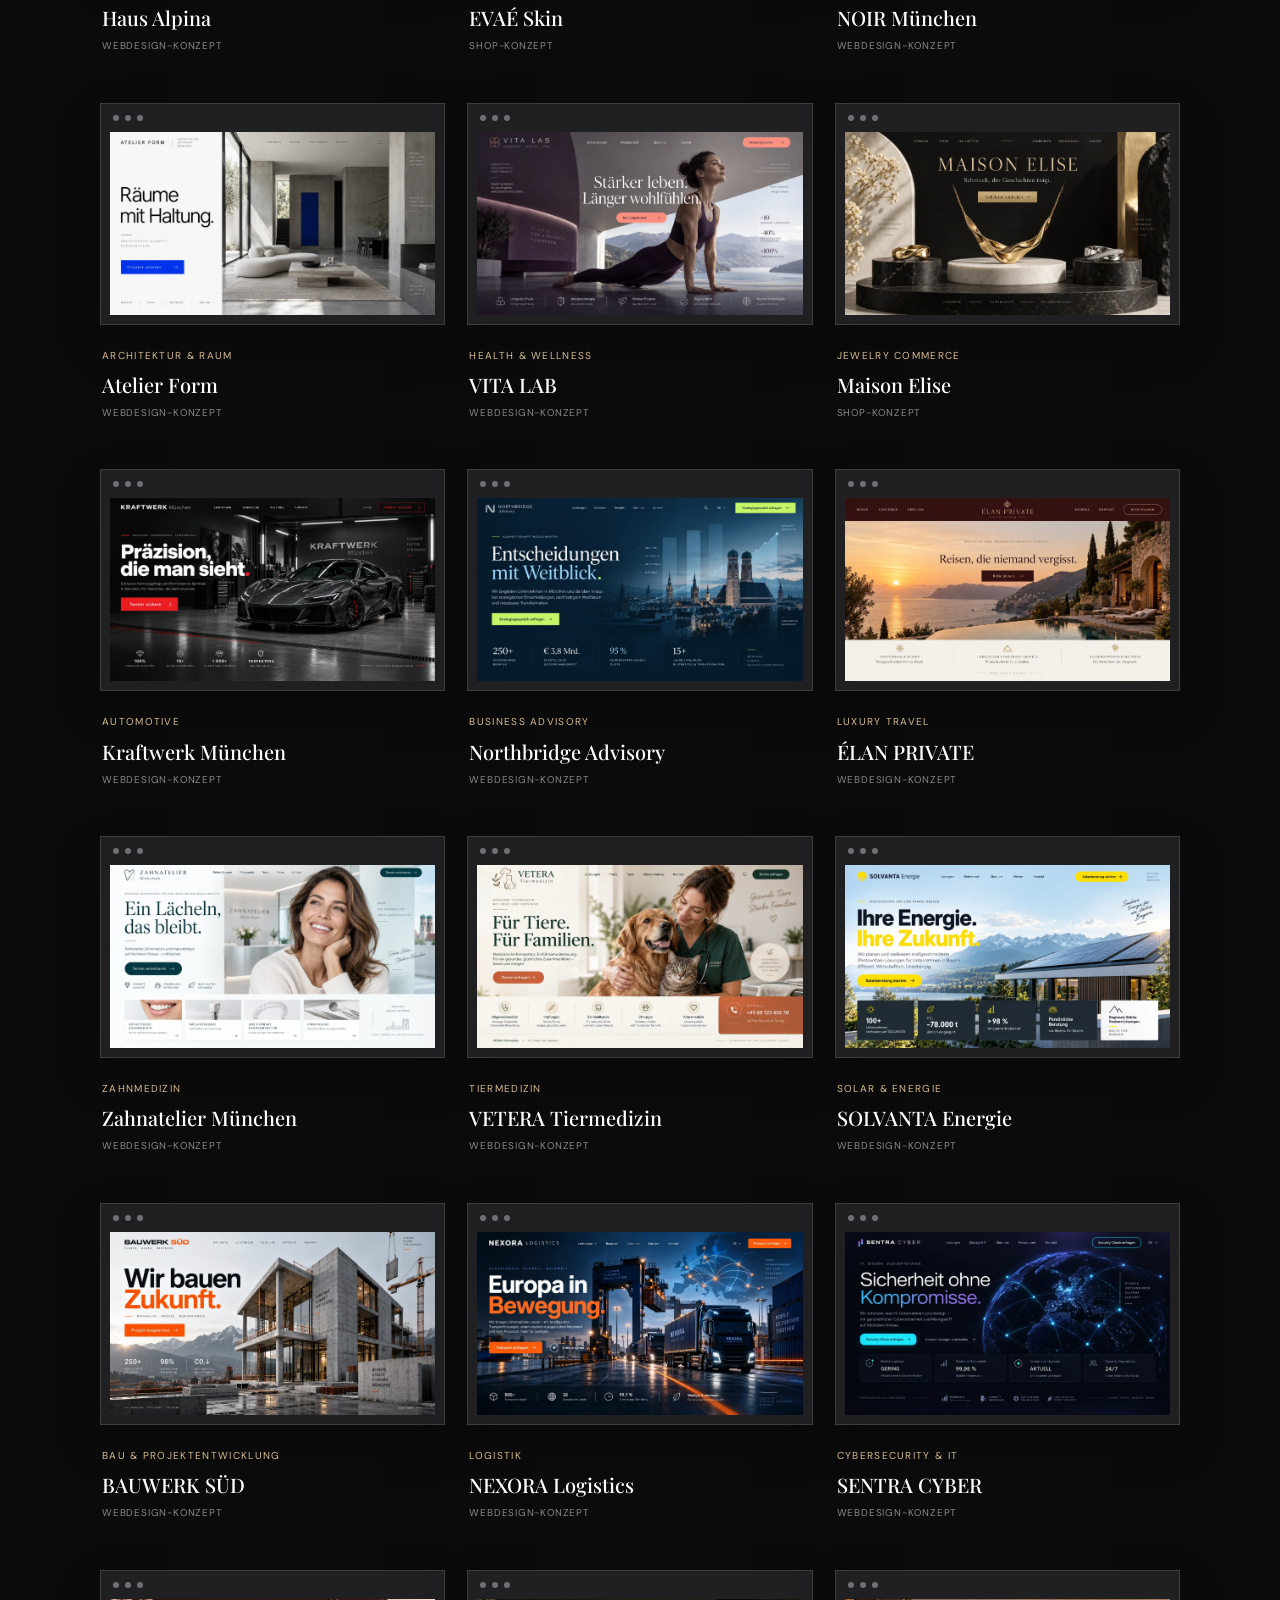
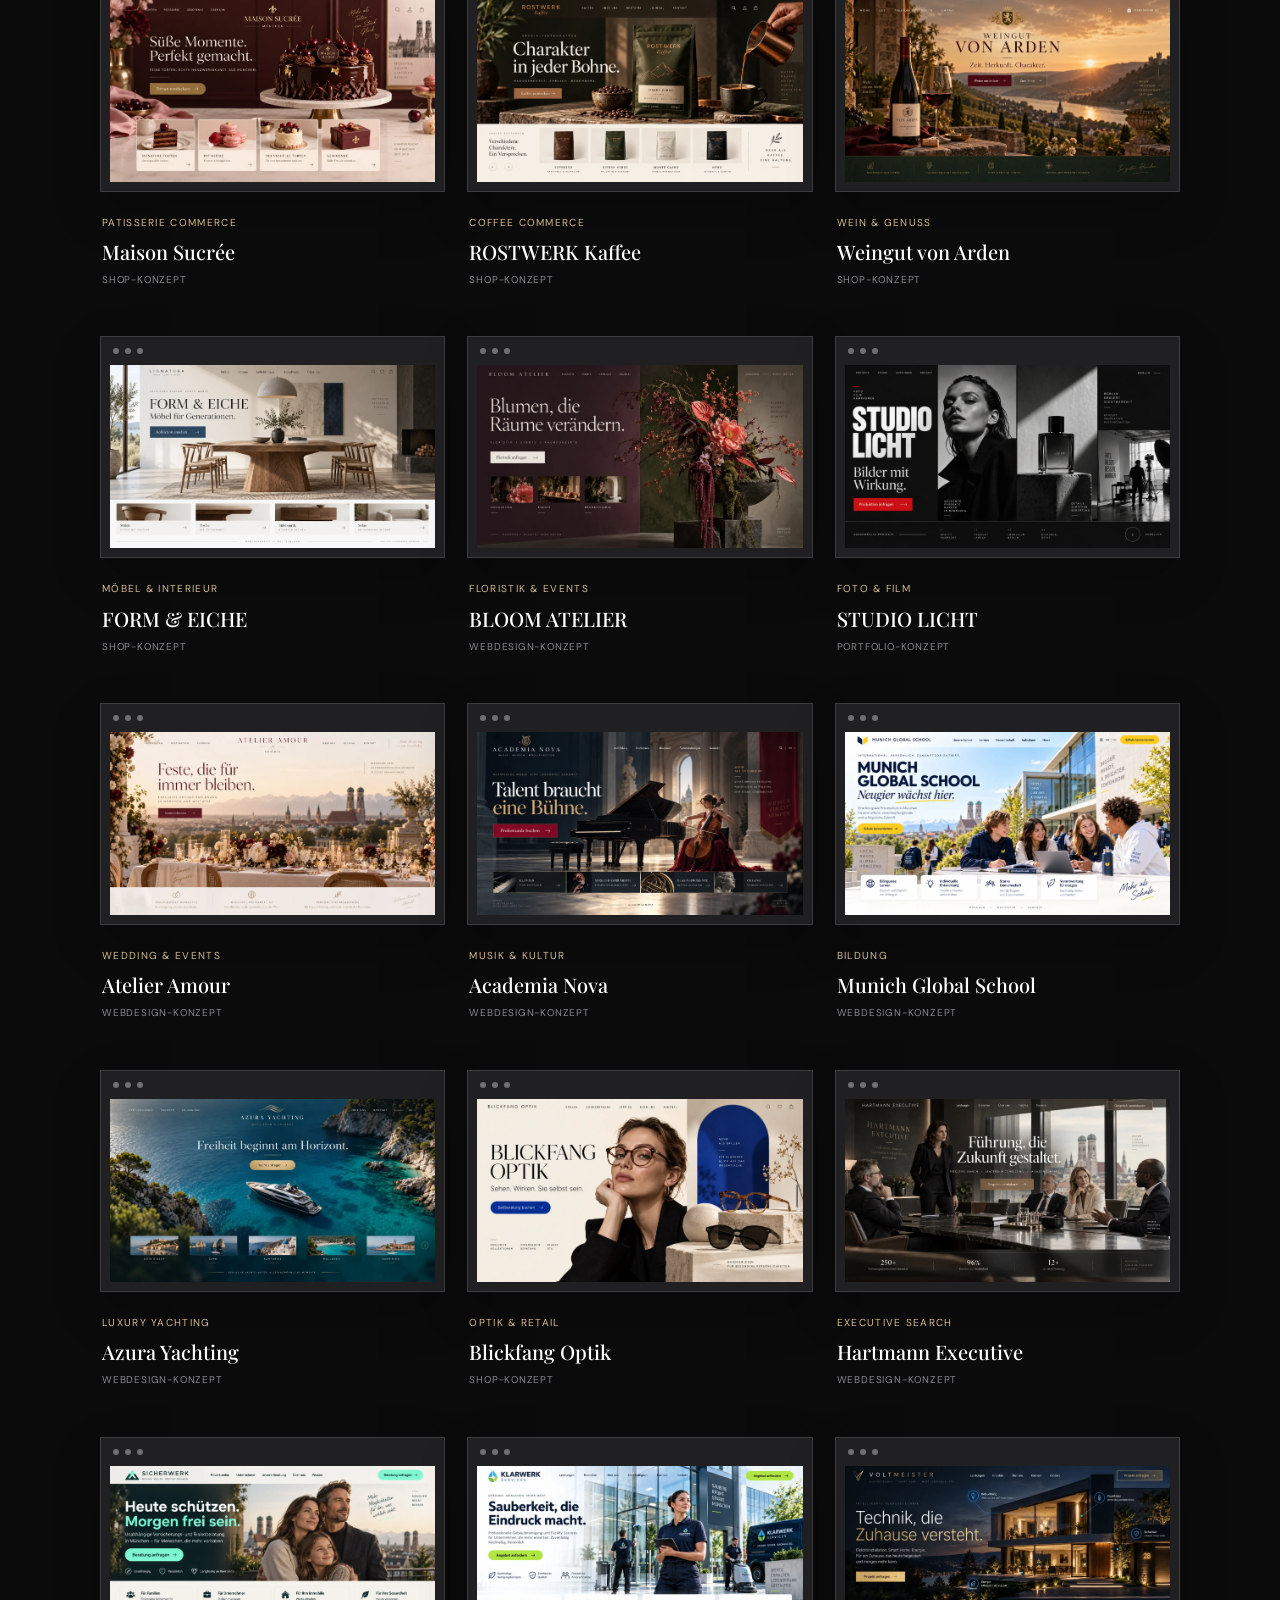
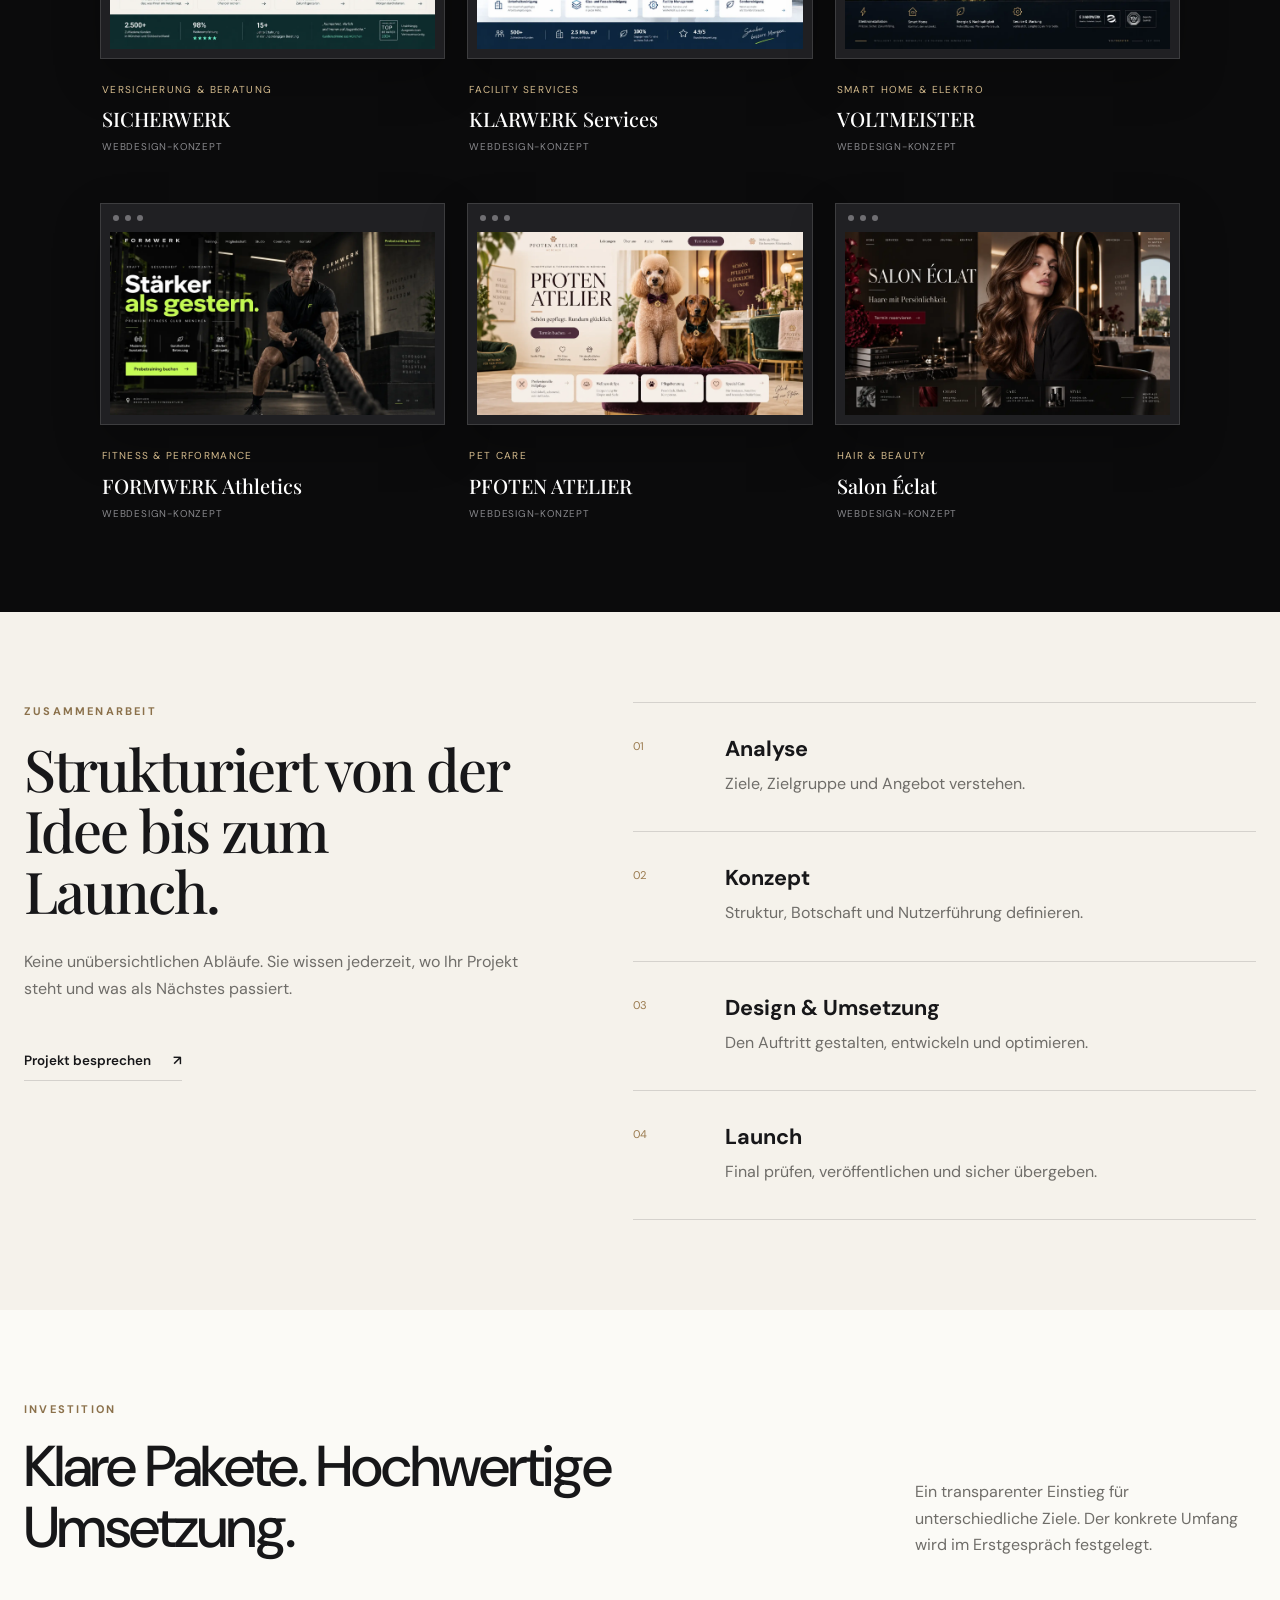
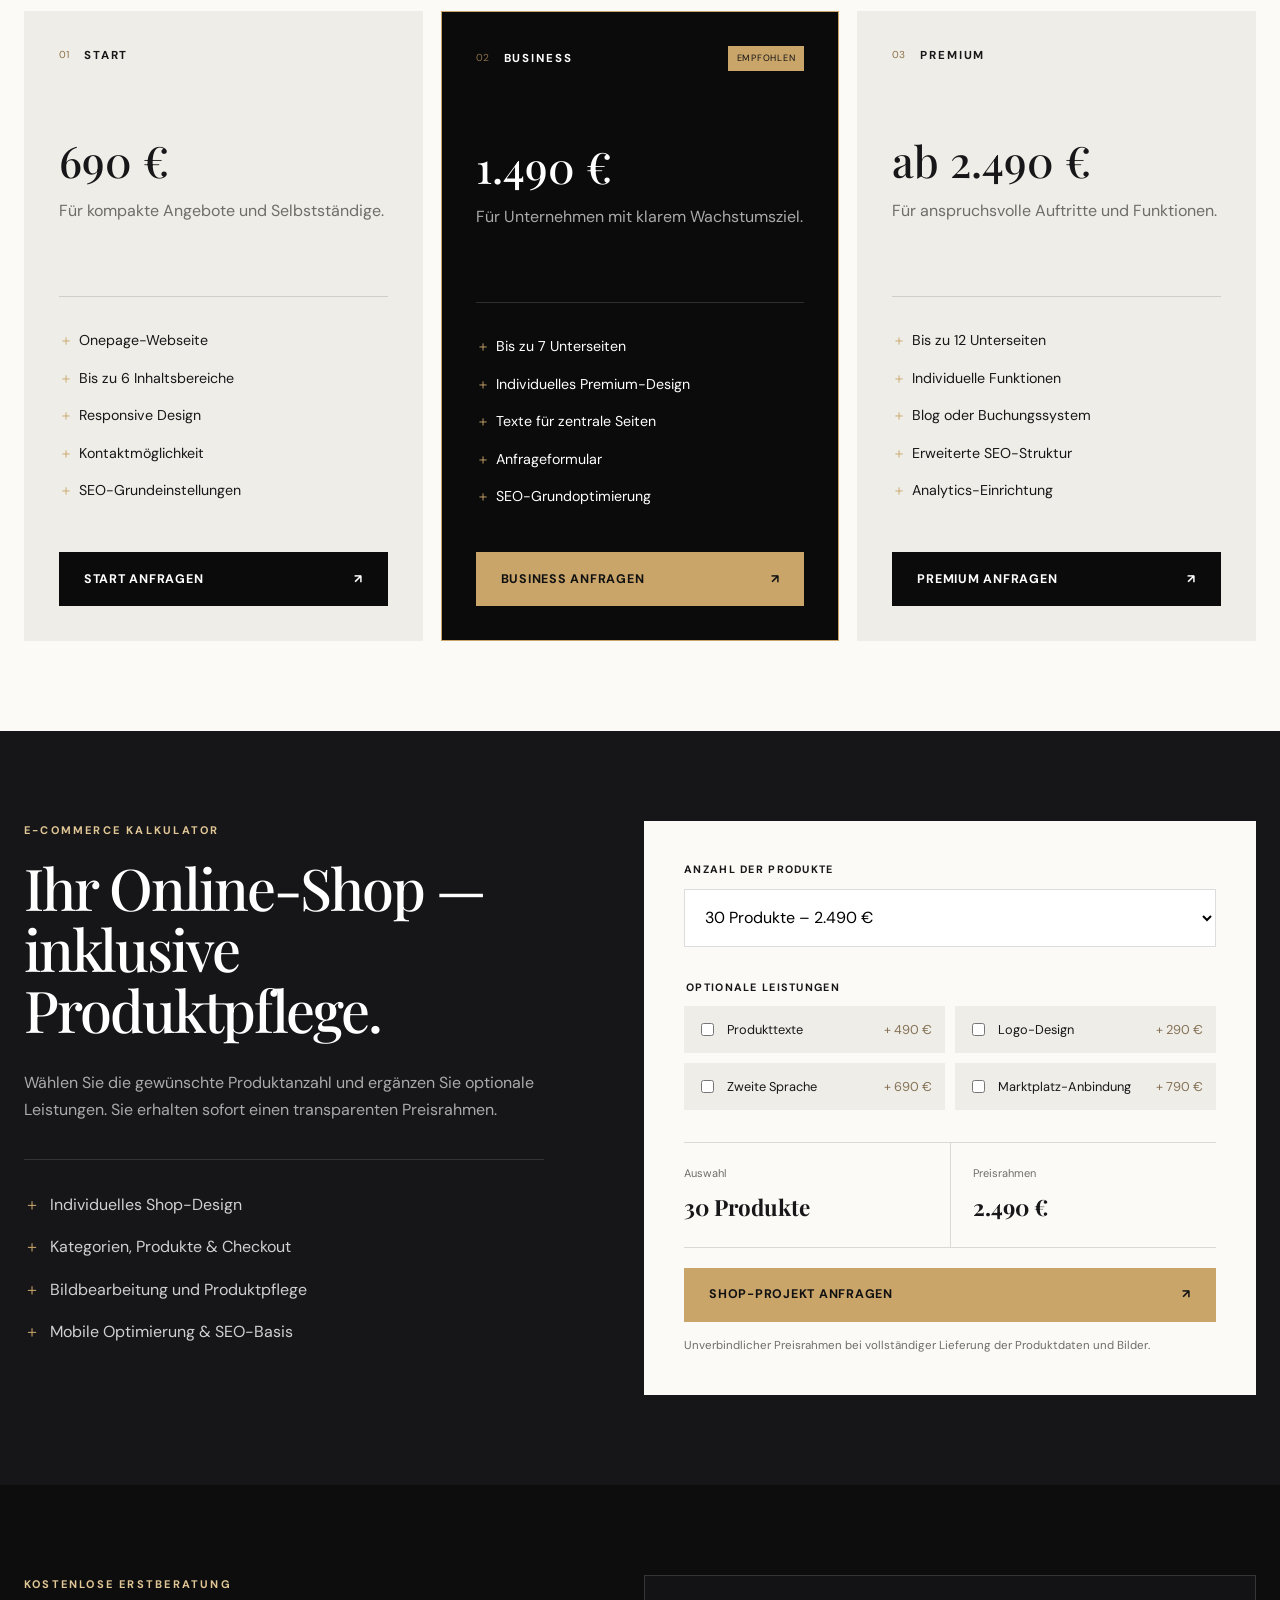
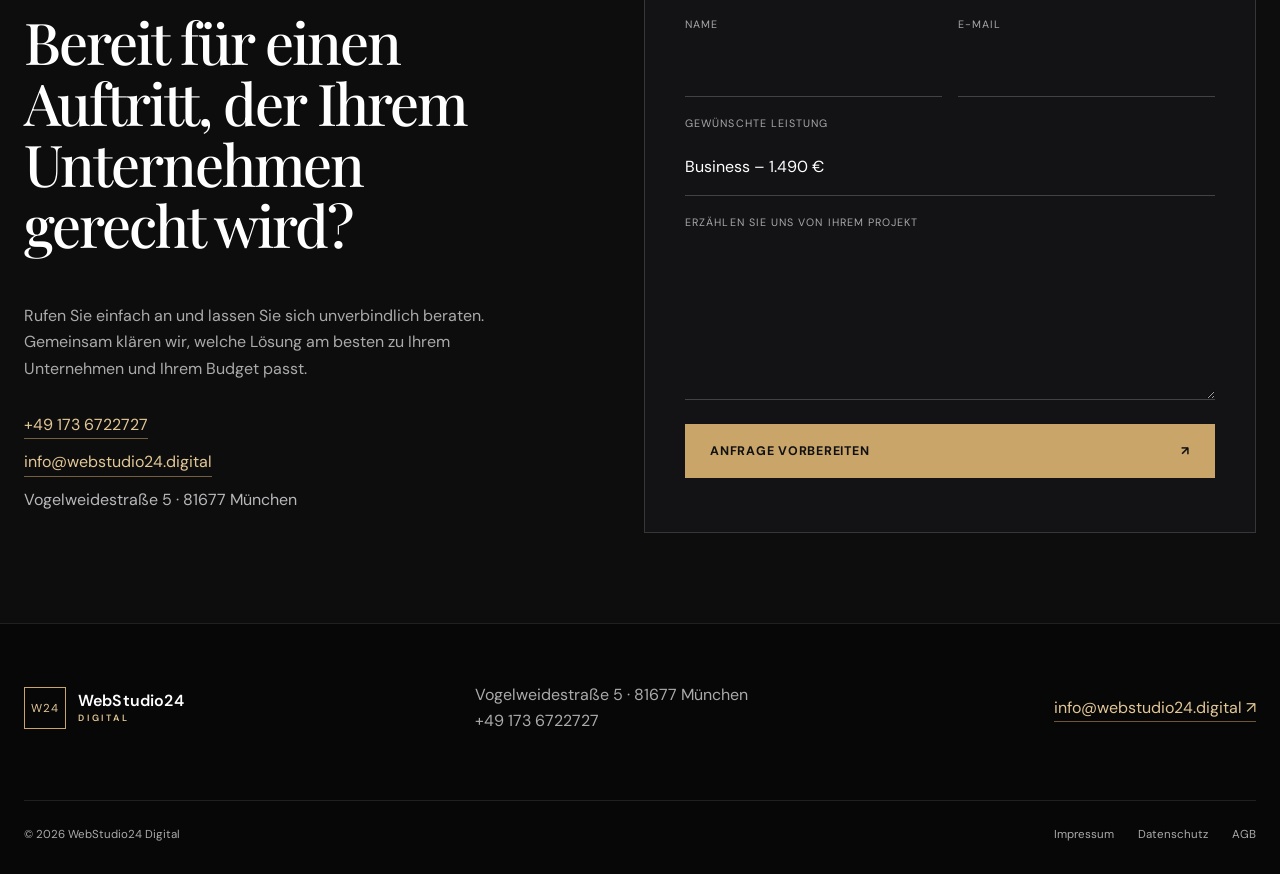
==== commit e8ce515d: "Refresh compact layout styles" ====
--- a/index.html
+++ b/index.html
@@ -11,7 +11,7 @@
   <link rel="preconnect" href="https://fonts.googleapis.com">
   <link rel="preconnect" href="https://fonts.gstatic.com" crossorigin>
   <link href="https://fonts.googleapis.com/css2?family=DM+Sans:wght@400;500;600;700&family=Playfair+Display:ital,wght@0,500;0,600;1,500&display=swap" rel="stylesheet">
-  <link rel="stylesheet" href="style.css">
+  <link rel="stylesheet" href="style.css?v=20260910-2">
   <script src="script.js" defer></script>
   <script type="application/ld+json">{"@context":"https://schema.org","@type":"ProfessionalService","name":"WebStudio24 Digital","legalName":"Tatjana Koriath","url":"https://webstudio24.digital/","email":"info@webstudio24.digital","telephone":"+491736722727","address":{"@type":"PostalAddress","streetAddress":"Vogelweidestraße 5","postalCode":"81677","addressLocality":"München","addressCountry":"DE"},"description":"Premium Webdesign, Online-Shops, Produktpflege und Produktbildbearbeitung für Unternehmen und Selbstständige.","areaServed":"DE"}</script>
 </head>
--- a/style.css
+++ b/style.css
@@ -100,3 +100,21 @@
 
 @media(max-width:1000px){.nav{gap:24px}.nav-phone{font-size:.9rem}}
 @media(max-width:760px){.topline{display:none}.site-header{top:0}.nav-phone{display:none}.nav-links{inset:72px 0 0}}
+
+/* Tighter vertical rhythm */
+.section{padding:90px 0}
+.statement{padding:88px 0}
+.section-head{margin-bottom:52px}
+.hero-copy{padding-bottom:62px}
+.hero-proof{margin-top:44px}
+.projects{row-gap:48px}
+.price-card{min-height:540px}
+footer{padding-top:58px}
+
+@media(max-width:760px){
+  .section,.statement{padding:68px 0}
+  .section-head{margin-bottom:36px}
+  .hero-copy{padding-bottom:48px}
+  .hero-proof{margin-top:34px}
+  .projects{row-gap:42px}
+}
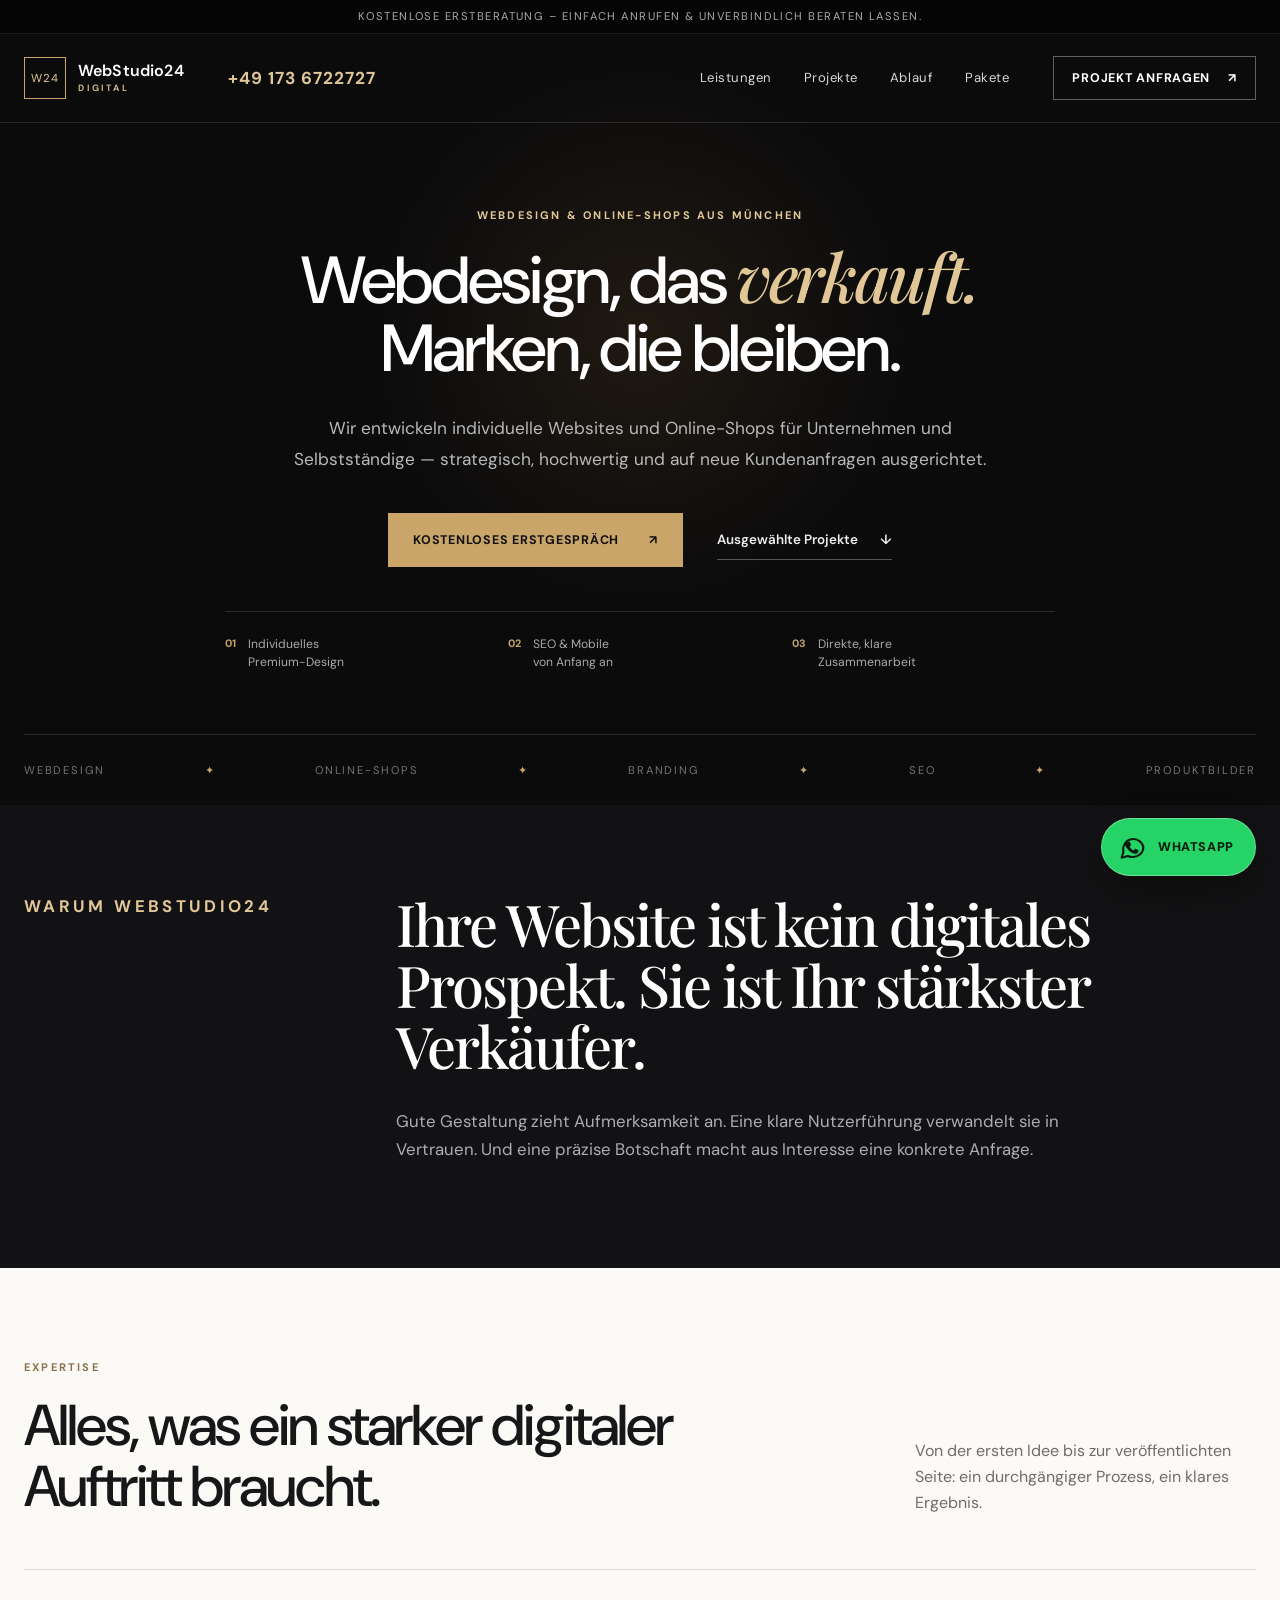
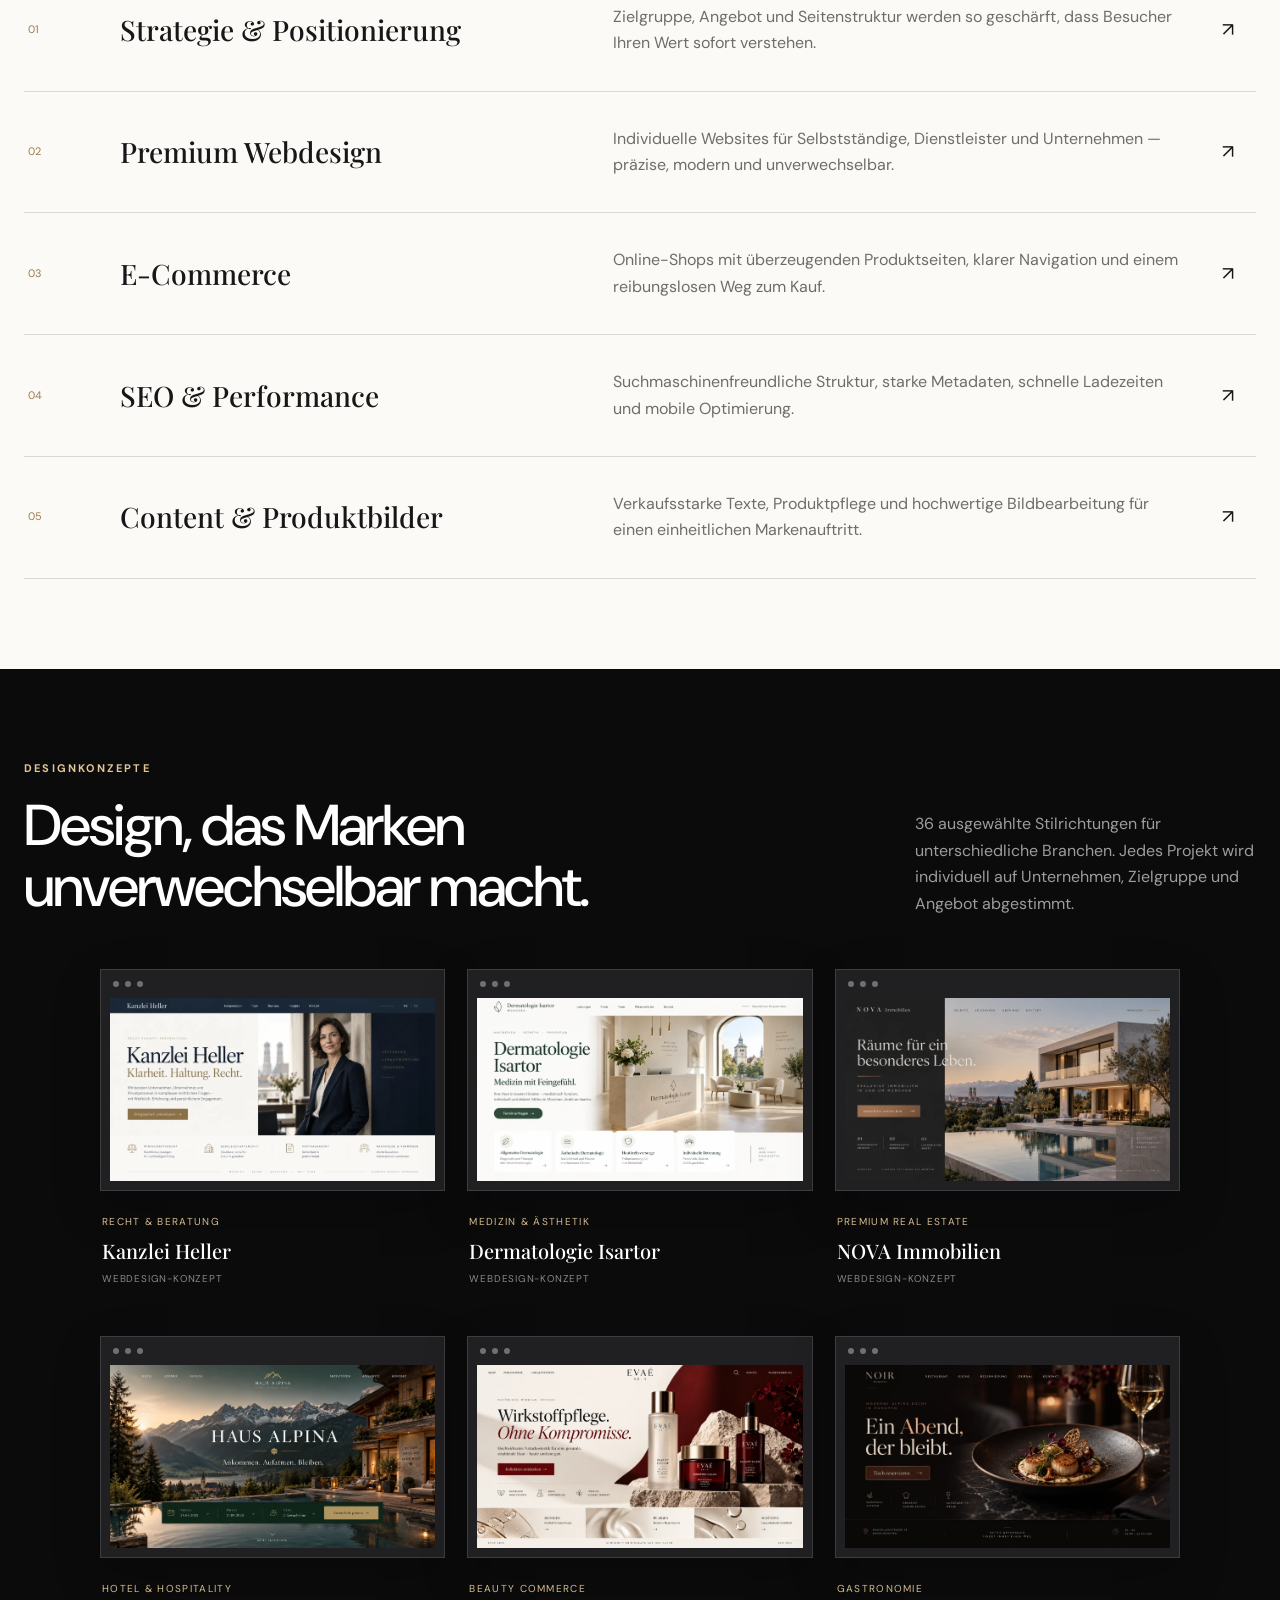
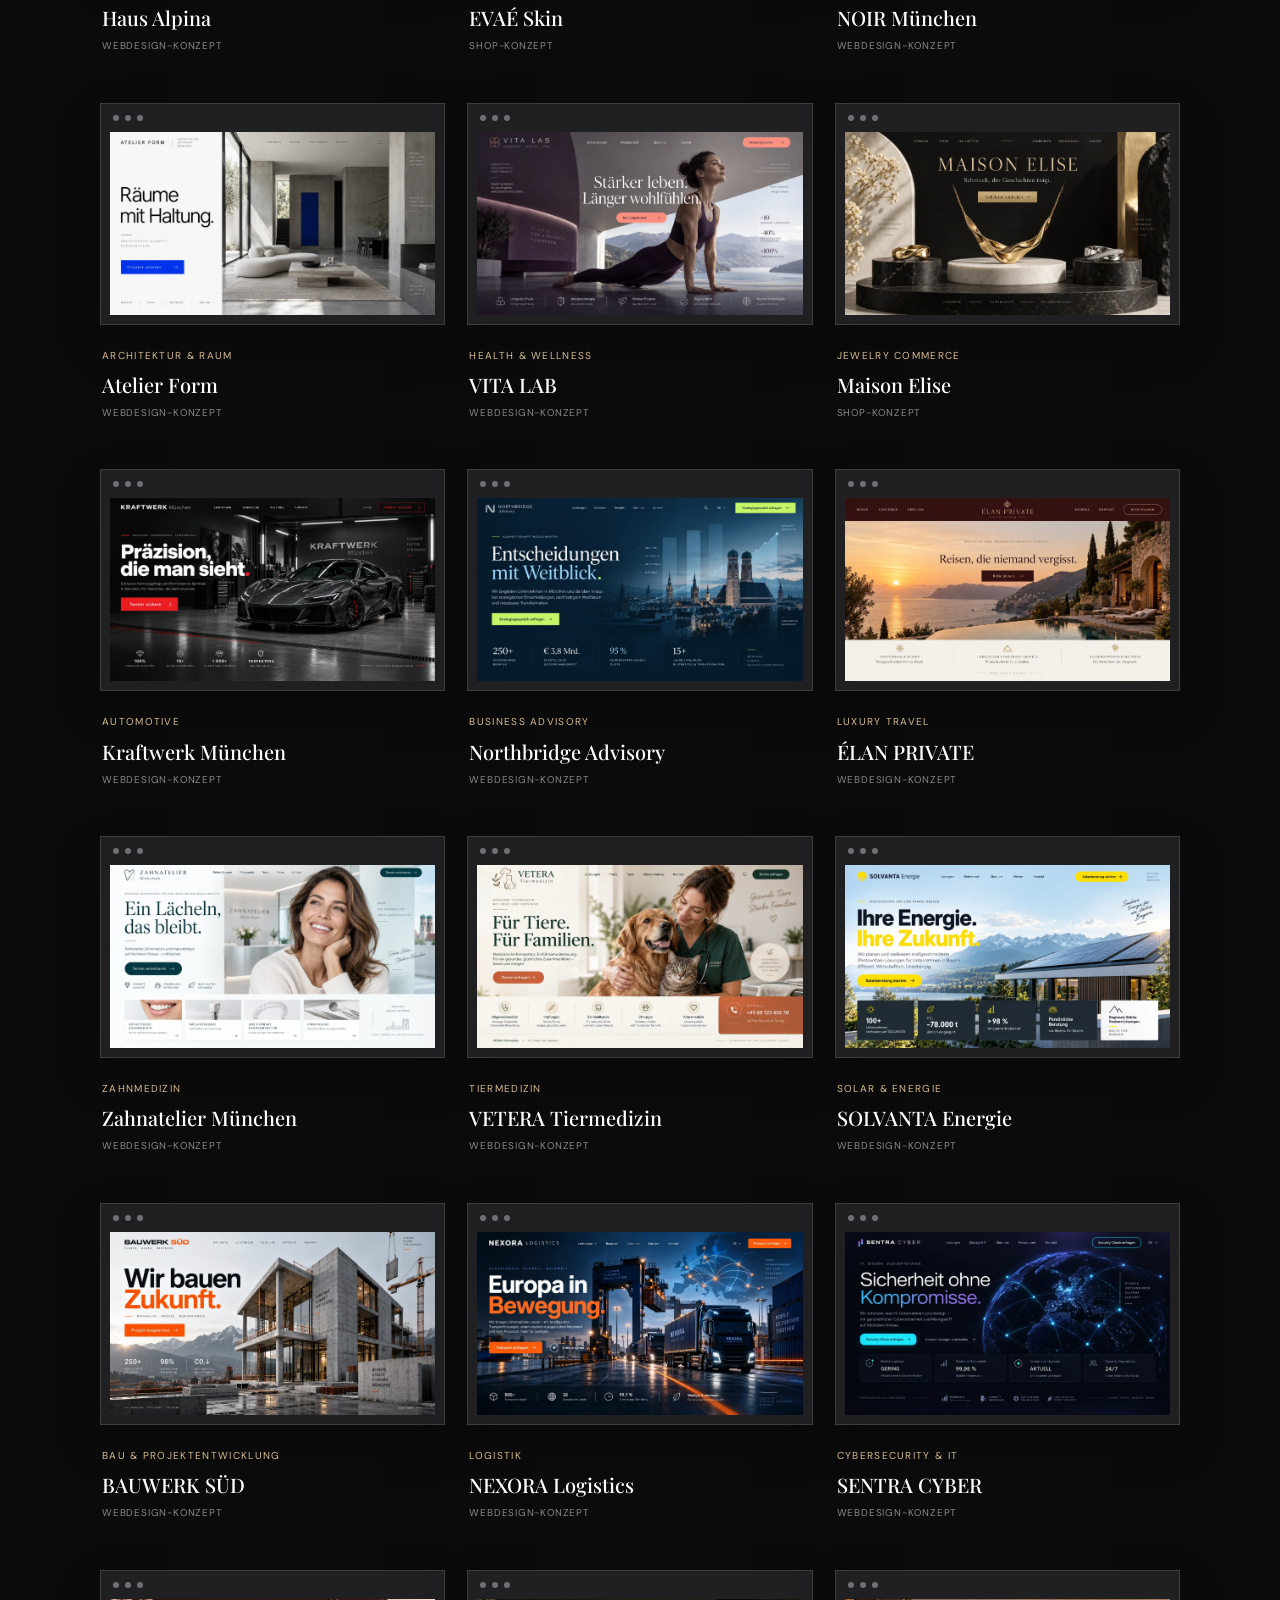
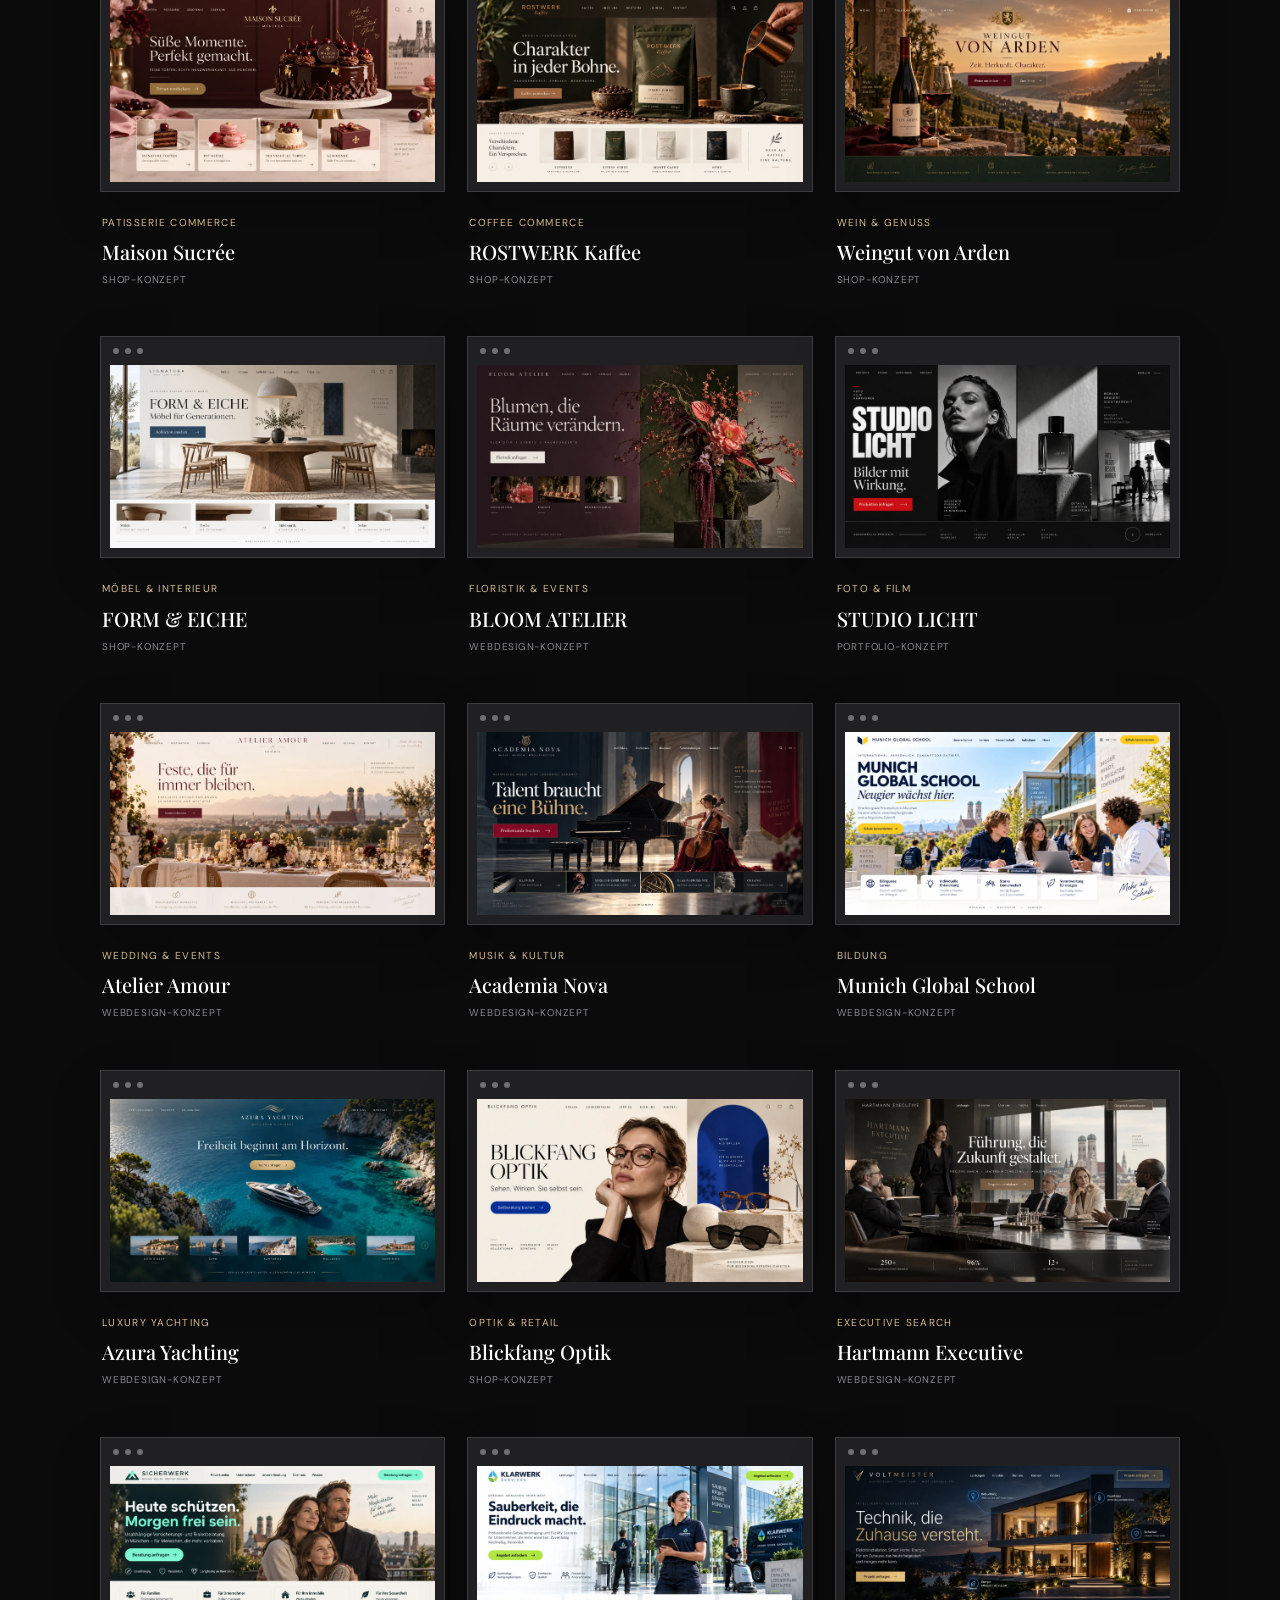
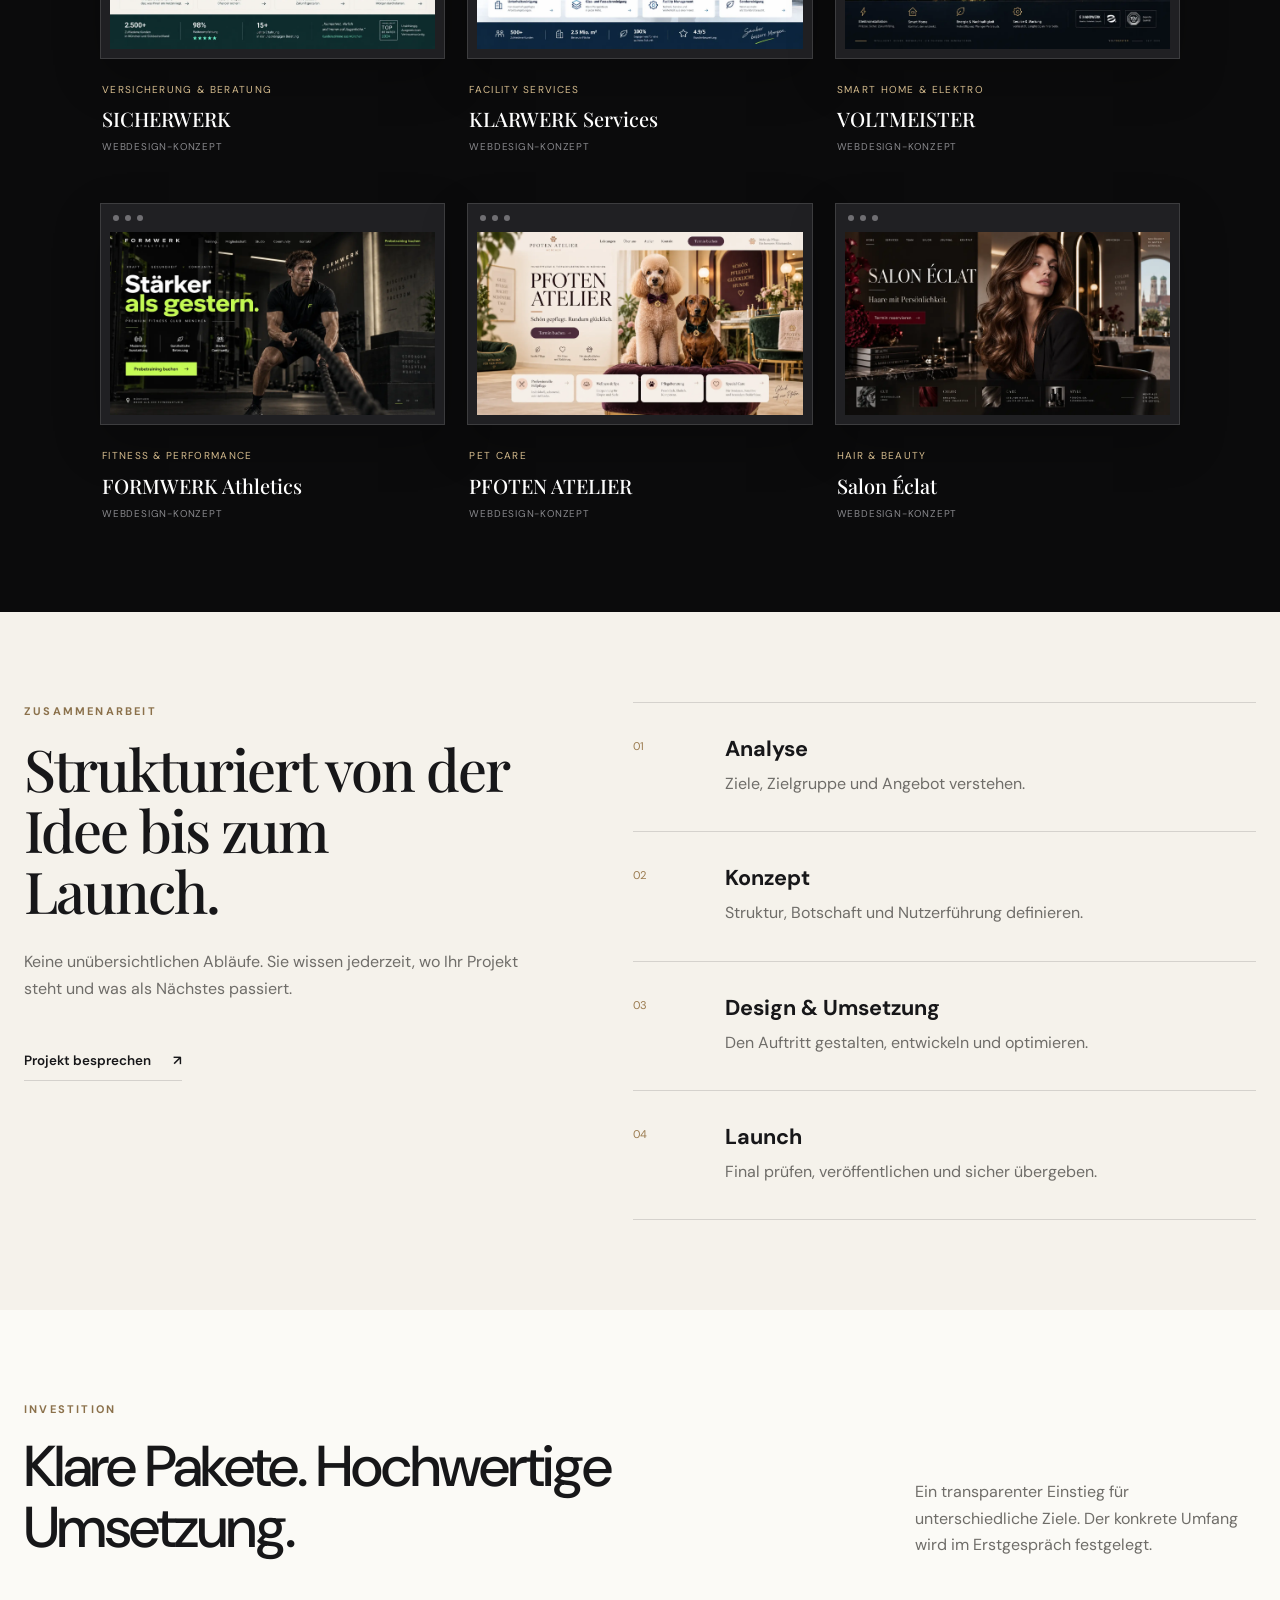
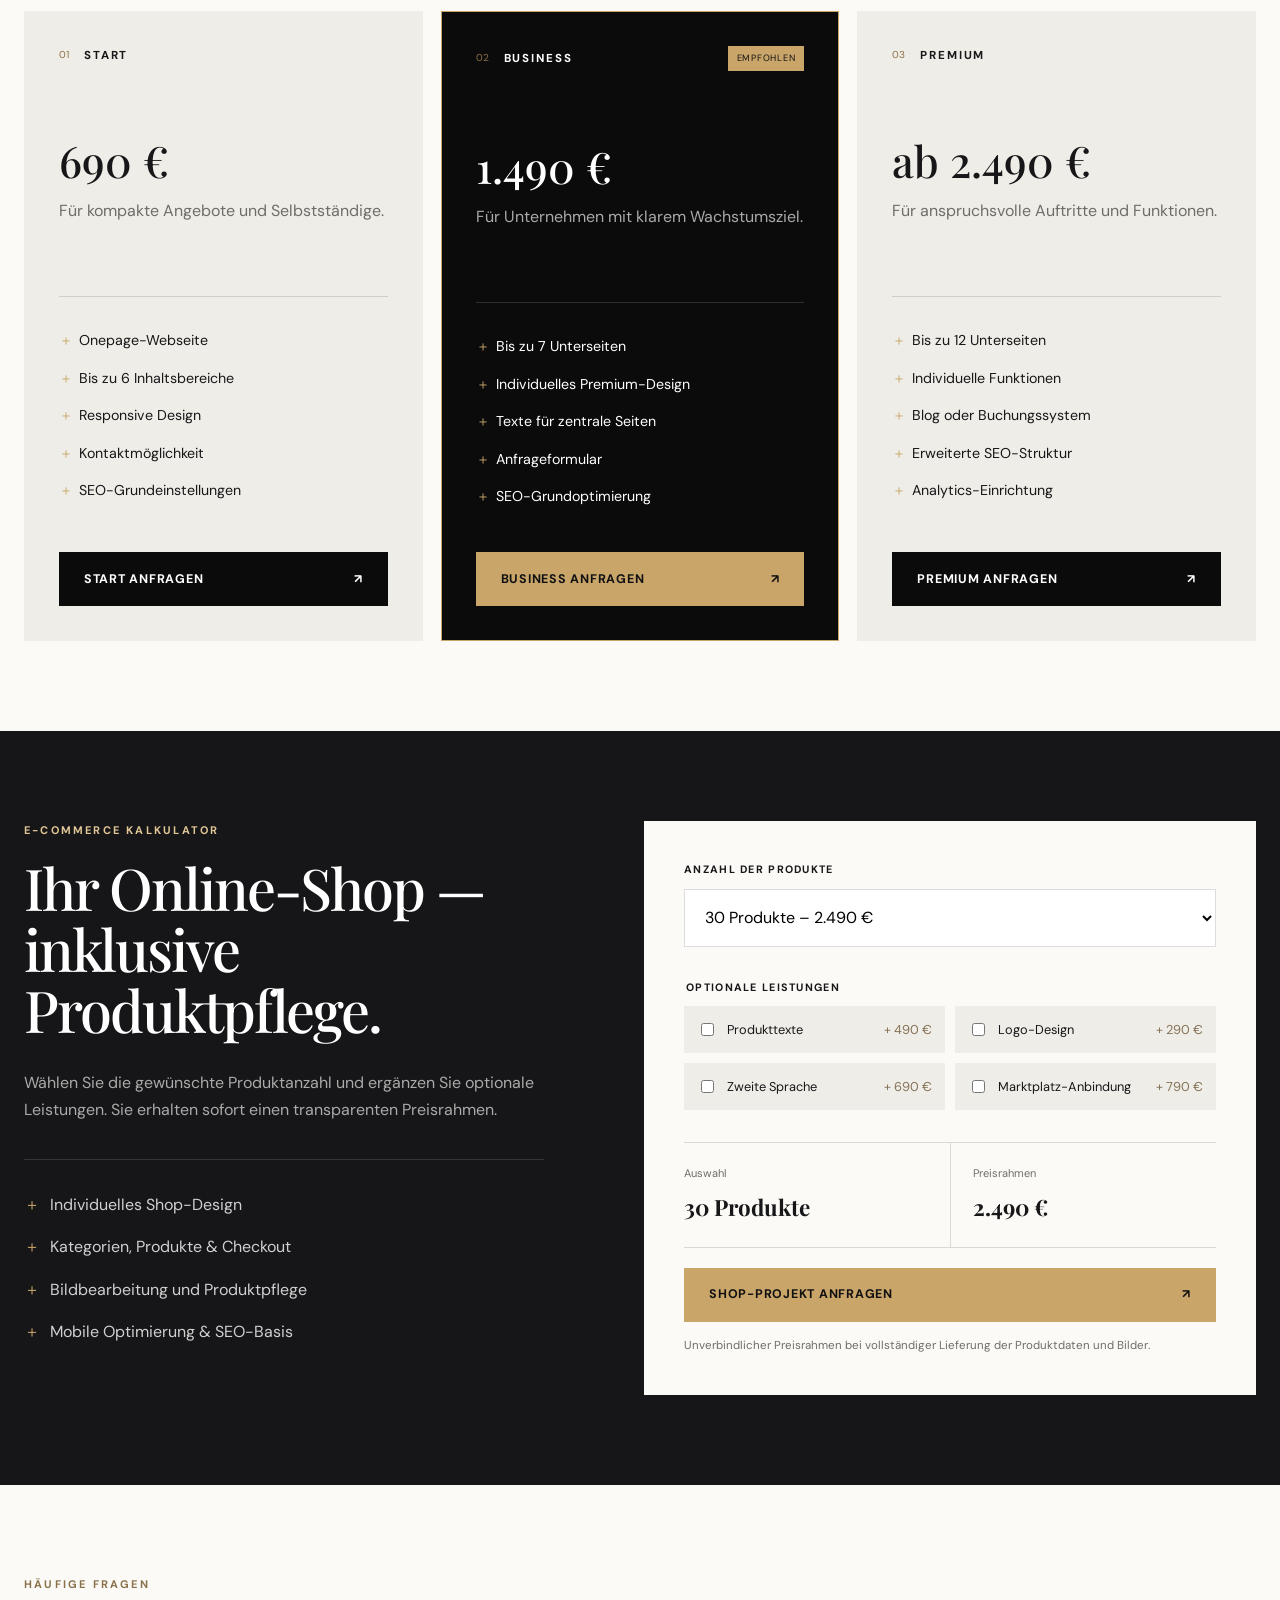
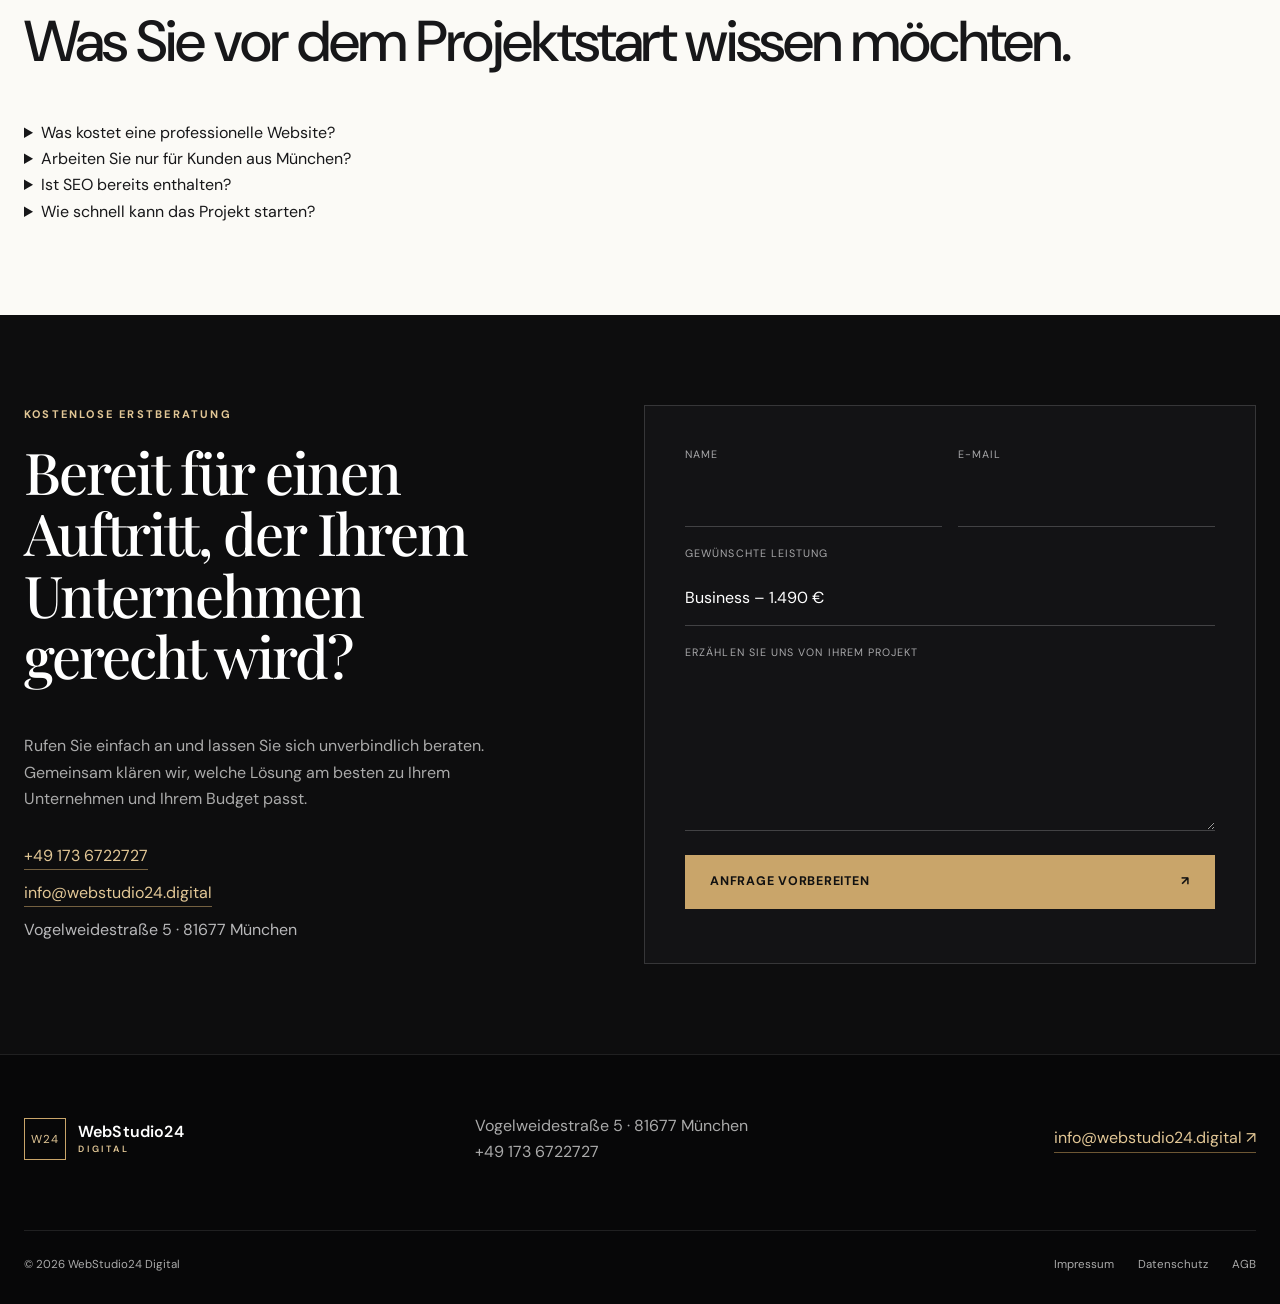
==== commit 711b88c0: "Improve local SEO and conversion copy" ====
--- a/index.html
+++ b/index.html
@@ -3,17 +3,17 @@
 <head>
   <meta charset="utf-8">
   <meta name="viewport" content="width=device-width, initial-scale=1">
-  <title>WebStudio24 Digital | Premium Webdesign & Online-Shops</title>
-  <meta name="description" content="Premium Webdesign und verkaufsstarke Online-Shops für Unternehmen. Strategie, Design, SEO-Grundoptimierung und Umsetzung aus einer Hand.">
+  <title>Webdesign München & Online-Shops | WebStudio24</title>
+  <meta name="description" content="Individuelles Webdesign in München: verkaufsstarke Websites und Online-Shops für Unternehmen und Selbstständige. Kostenlose Erstberatung anfragen.">
   <meta name="theme-color" content="#0b0b0c">
   <meta name="robots" content="index,follow,max-image-preview:large">
   <link rel="canonical" href="https://webstudio24.digital/">
   <link rel="preconnect" href="https://fonts.googleapis.com">
   <link rel="preconnect" href="https://fonts.gstatic.com" crossorigin>
   <link href="https://fonts.googleapis.com/css2?family=DM+Sans:wght@400;500;600;700&family=Playfair+Display:ital,wght@0,500;0,600;1,500&display=swap" rel="stylesheet">
-  <link rel="stylesheet" href="style.css?v=20260910-2">
+  <link rel="stylesheet" href="style.css?v=20260910-3">
   <script src="script.js" defer></script>
-  <script type="application/ld+json">{"@context":"https://schema.org","@type":"ProfessionalService","name":"WebStudio24 Digital","legalName":"Tatjana Koriath","url":"https://webstudio24.digital/","email":"info@webstudio24.digital","telephone":"+491736722727","address":{"@type":"PostalAddress","streetAddress":"Vogelweidestraße 5","postalCode":"81677","addressLocality":"München","addressCountry":"DE"},"description":"Premium Webdesign, Online-Shops, Produktpflege und Produktbildbearbeitung für Unternehmen und Selbstständige.","areaServed":"DE"}</script>
+  <script type="application/ld+json">{"@context":"https://schema.org","@type":"ProfessionalService","name":"WebStudio24 Digital","legalName":"Tatjana Koriath","url":"https://webstudio24.digital/","email":"info@webstudio24.digital","telephone":"+491736722727","priceRange":"€€","address":{"@type":"PostalAddress","streetAddress":"Vogelweidestraße 5","postalCode":"81677","addressLocality":"München","addressRegion":"Bayern","addressCountry":"DE"},"description":"Individuelles Webdesign, Online-Shops, SEO-Grundoptimierung, Produktpflege und Produktbildbearbeitung für Unternehmen und Selbstständige.","areaServed":[{"@type":"City","name":"München"},{"@type":"Country","name":"Deutschland"}],"knowsAbout":["Webdesign","Online-Shops","SEO","Responsive Design","Produktpflege","Produktbildbearbeitung"]}</script>
 </head>
 <body>
   <a class="skip-link" href="#main">Zum Inhalt springen</a>
@@ -32,9 +32,9 @@
       <div class="hero-glow" aria-hidden="true"></div>
       <div class="container hero-grid">
         <div class="hero-copy">
-          <p class="eyebrow light">Digitale Markenauftritte mit Substanz</p>
-          <h1>Websites, die <em>verkaufen.</em><br>Marken, die bleiben.</h1>
-          <p class="hero-lead">Wir verbinden klare Strategie, exklusives Design und saubere Technik zu digitalen Auftritten, die Vertrauen schaffen und Anfragen auslösen.</p>
+          <p class="eyebrow light">Webdesign &amp; Online-Shops aus München</p>
+          <h1>Webdesign, das <em>verkauft.</em><br>Marken, die bleiben.</h1>
+          <p class="hero-lead">Wir entwickeln individuelle Websites und Online-Shops für Unternehmen und Selbstständige — strategisch, hochwertig und auf neue Kundenanfragen ausgerichtet.</p>
           <div class="hero-actions"><a class="button button-gold" href="#kontakt">Kostenloses Erstgespräch <span>↗</span></a><a class="text-link" href="#arbeiten">Ausgewählte Projekte <span>↓</span></a></div>
           <div class="hero-proof"><div><strong>01</strong><span>Individuelles<br>Premium-Design</span></div><div><strong>02</strong><span>SEO & Mobile<br>von Anfang an</span></div><div><strong>03</strong><span>Direkte, klare<br>Zusammenarbeit</span></div></div>
         </div>
@@ -116,6 +116,15 @@
         <div class="result-box"><div><span>Auswahl</span><strong id="selectedProducts">30 Produkte</strong></div><div><span>Preisrahmen</span><strong id="shopTotal">2.490 €</strong></div></div><button id="chooseShop" class="button button-gold full">Shop-Projekt anfragen <span>↗</span></button><p class="fineprint">Unverbindlicher Preisrahmen bei vollständiger Lieferung der Produktdaten und Bilder.</p>
       </div>
     </div></section>
+    <section class="section faq-section"><div class="container faq-grid">
+      <div><p class="eyebrow">Häufige Fragen</p><h2>Was Sie vor dem Projektstart wissen möchten.</h2></div>
+      <div class="faq-list">
+        <details><summary>Was kostet eine professionelle Website?</summary><p>Eine kompakte Onepage-Website startet bei 690 €. Umfangreichere Unternehmensseiten beginnen bei 1.490 €. Nach dem kostenlosen Erstgespräch erhalten Sie einen klaren, unverbindlichen Preisrahmen.</p></details>
+        <details><summary>Arbeiten Sie nur für Kunden aus München?</summary><p>Nein. WebStudio24 ist in München ansässig und betreut Unternehmen und Selbstständige in ganz Deutschland digital und persönlich.</p></details>
+        <details><summary>Ist SEO bereits enthalten?</summary><p>Alle Pakete enthalten eine technische SEO-Basis. Je nach Paket ergänzen wir Suchbegriffe, Seitenstruktur, Metadaten und lokale Ausrichtung.</p></details>
+        <details><summary>Wie schnell kann das Projekt starten?</summary><p>Nach einem kurzen Erstgespräch erhalten Sie eine Einschätzung zu Umfang, Zeitplan und benötigten Inhalten. Danach kann die Umsetzung verbindlich geplant werden.</p></details>
+      </div>
+    </div></section>
     <section id="kontakt" class="section contact-section"><div class="container contact-grid">
       <div class="contact-copy"><p class="eyebrow light">Kostenlose Erstberatung</p><h2>Bereit für einen Auftritt, der Ihrem Unternehmen gerecht wird?</h2><p>Rufen Sie einfach an und lassen Sie sich unverbindlich beraten. Gemeinsam klären wir, welche Lösung am besten zu Ihrem Unternehmen und Ihrem Budget passt.</p><div class="contact-details"><a href="tel:+491736722727">+49 173 6722727</a><a href="mailto:info@webstudio24.digital">info@webstudio24.digital</a><address>Vogelweidestraße 5 · 81677 München</address></div></div>
       <form id="contactForm" class="contact-form"><div class="field-row"><label>Name<input id="name" name="name" type="text" autocomplete="name" required></label><label>E-Mail<input id="email" name="email" type="email" autocomplete="email" required></label></div><label>Gewünschte Leistung<input id="contactPackage" name="paket" type="text" value="Business – 1.490 €"></label><label>Erzählen Sie uns von Ihrem Projekt<textarea id="message" name="nachricht" rows="5" required></textarea></label><button class="button button-gold full" type="submit">Anfrage vorbereiten <span>↗</span></button><p id="formStatus" class="form-status" aria-live="polite"></p></form>
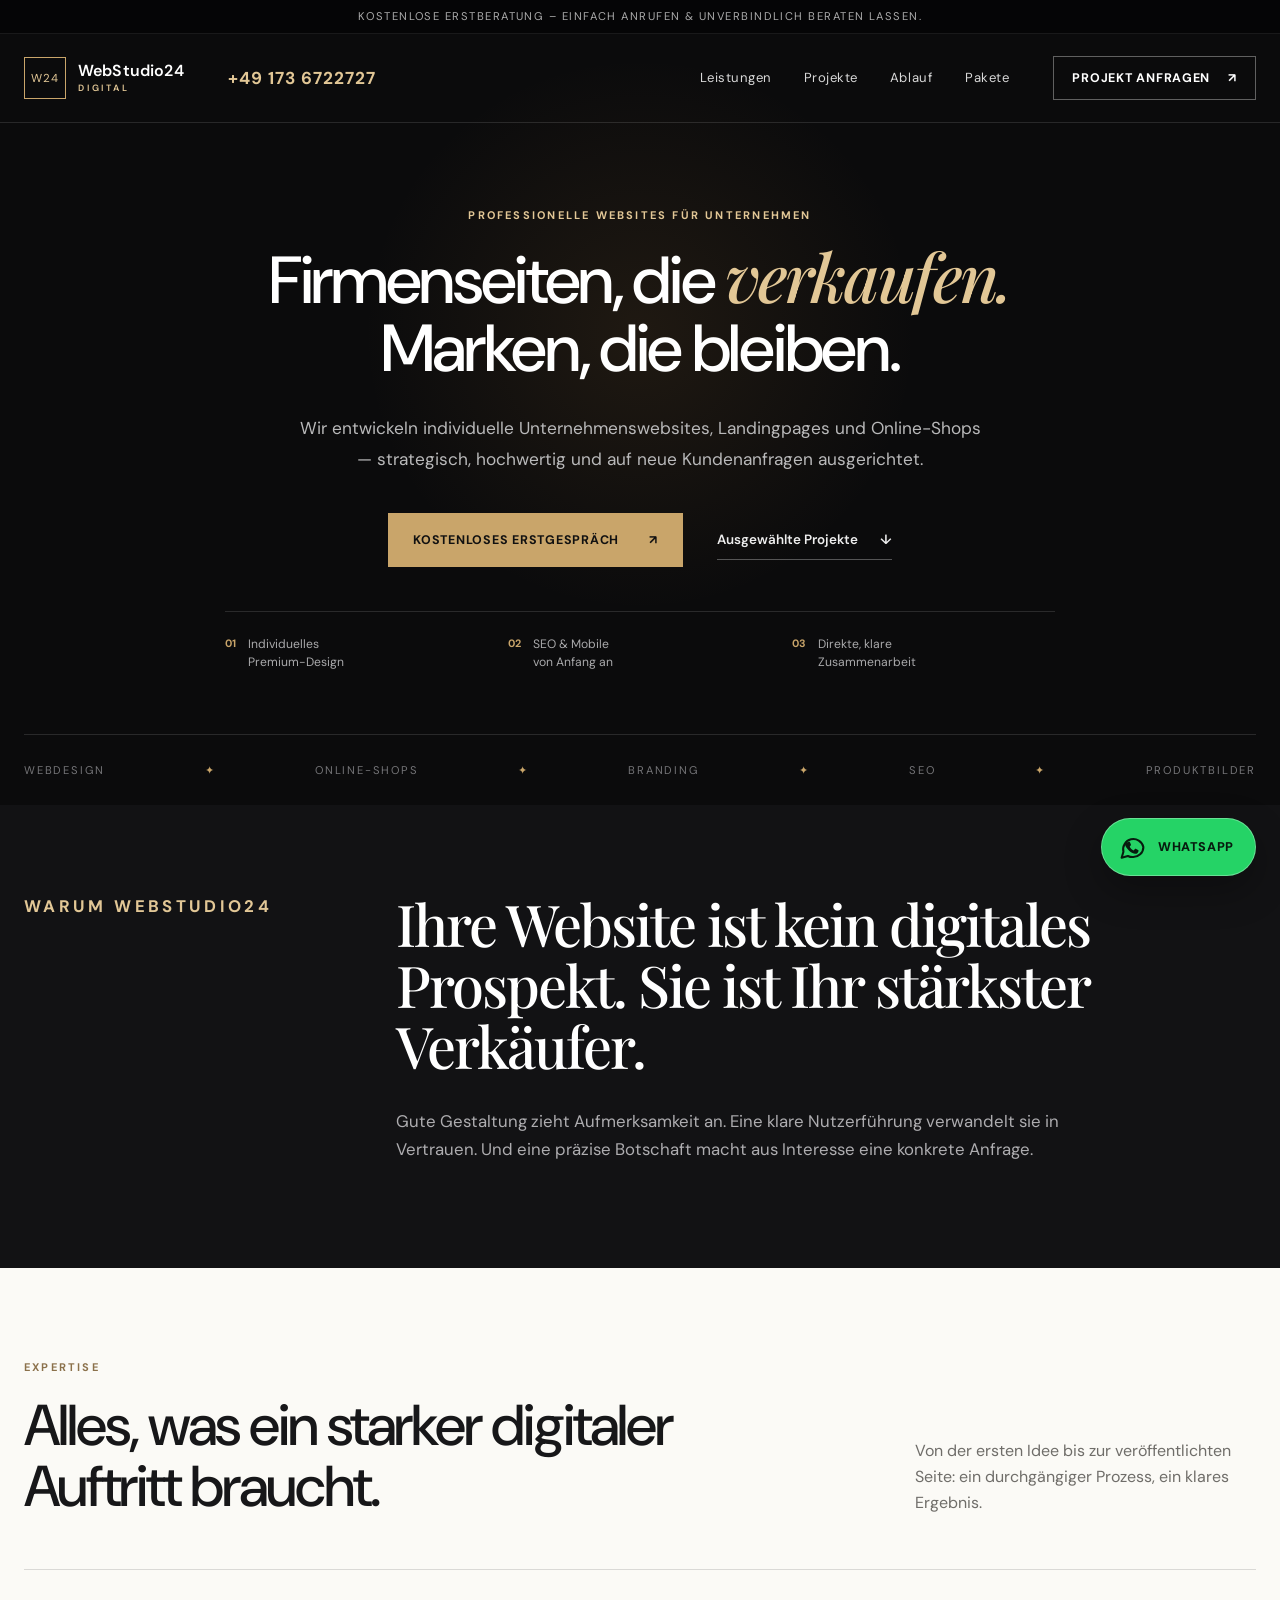
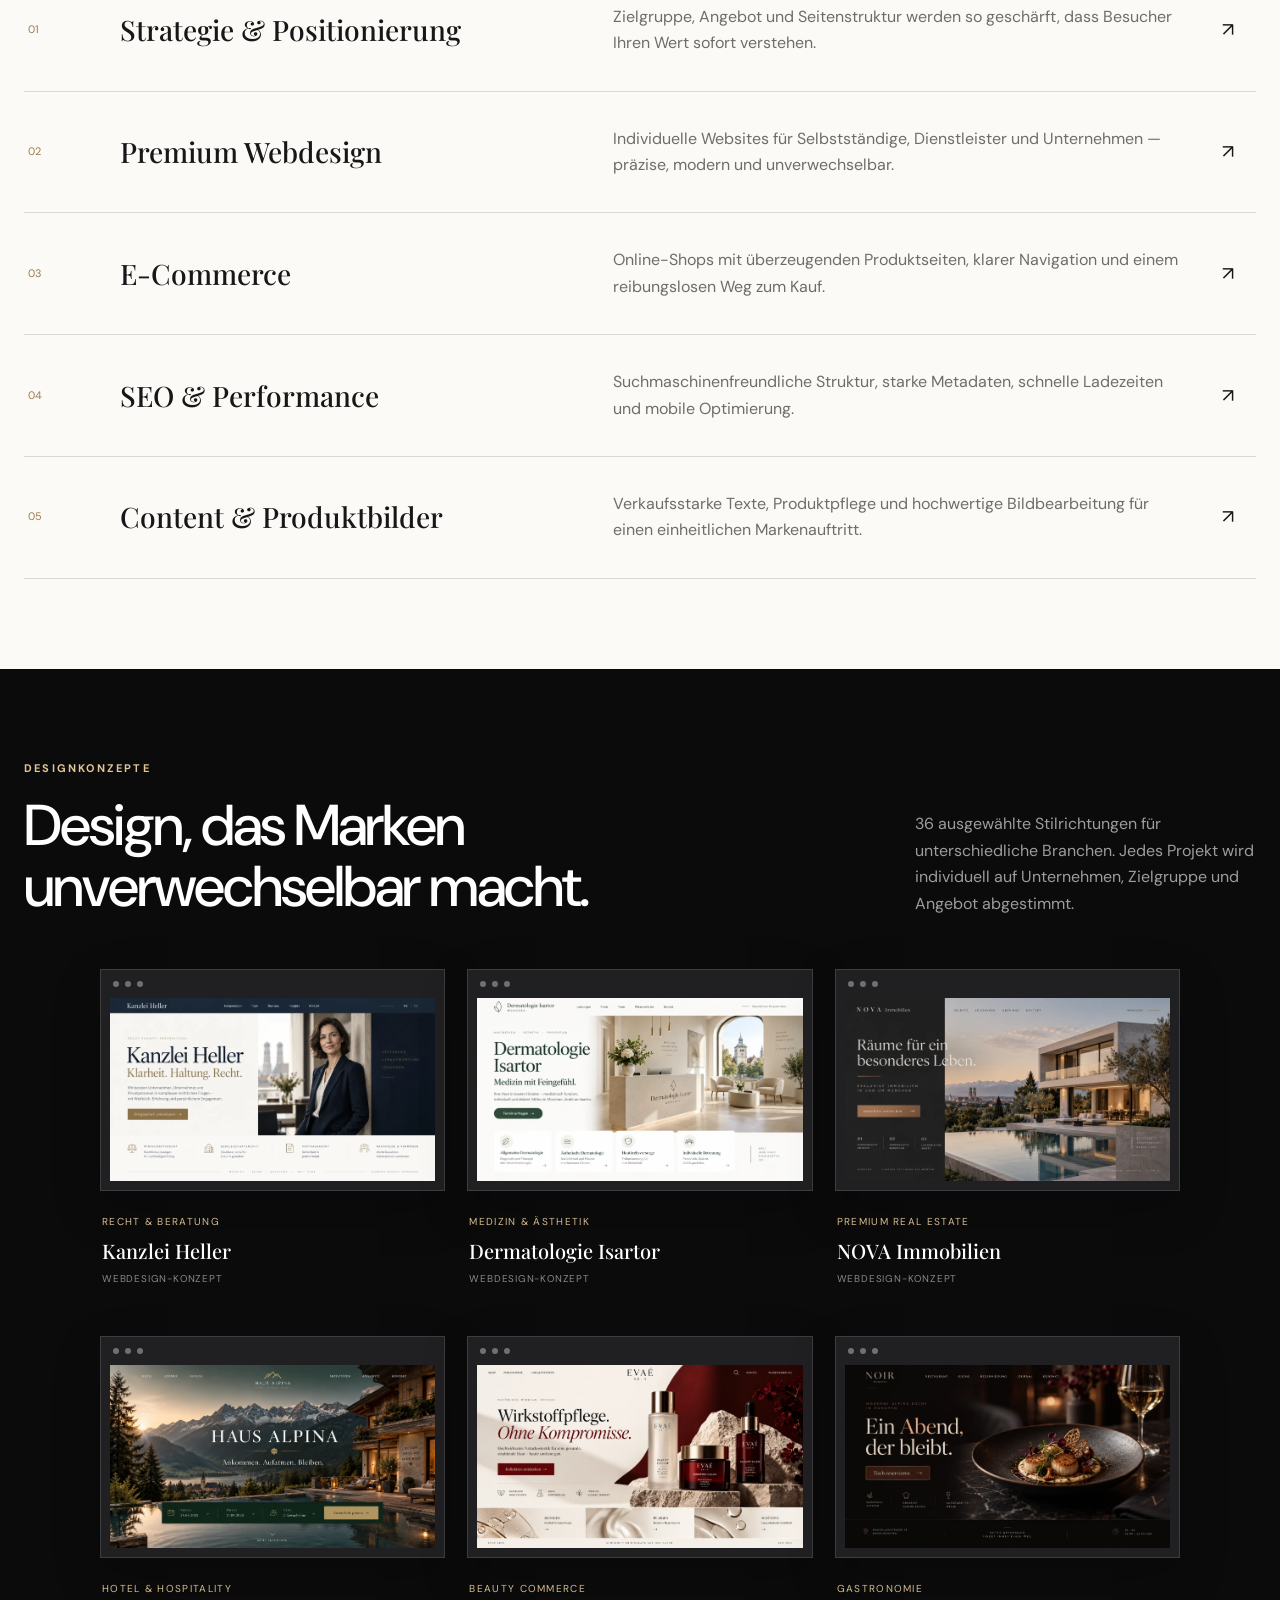
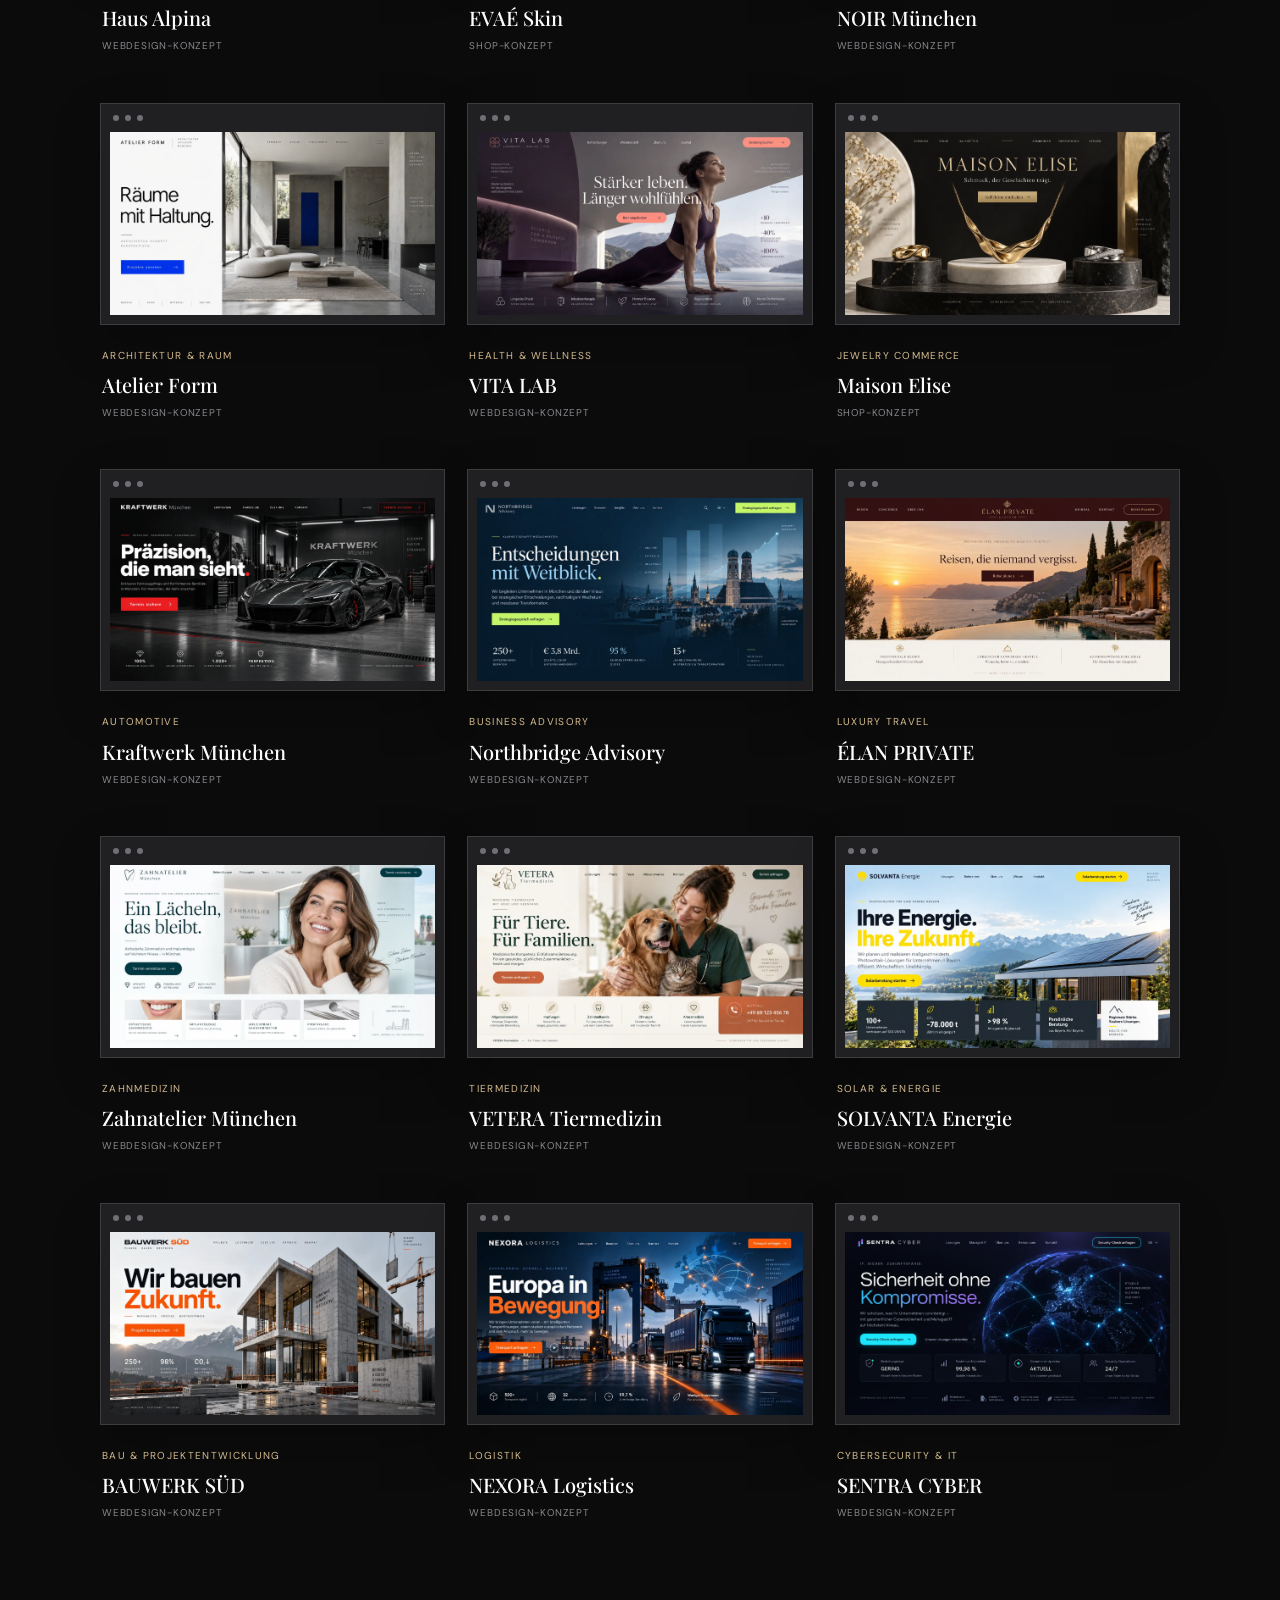
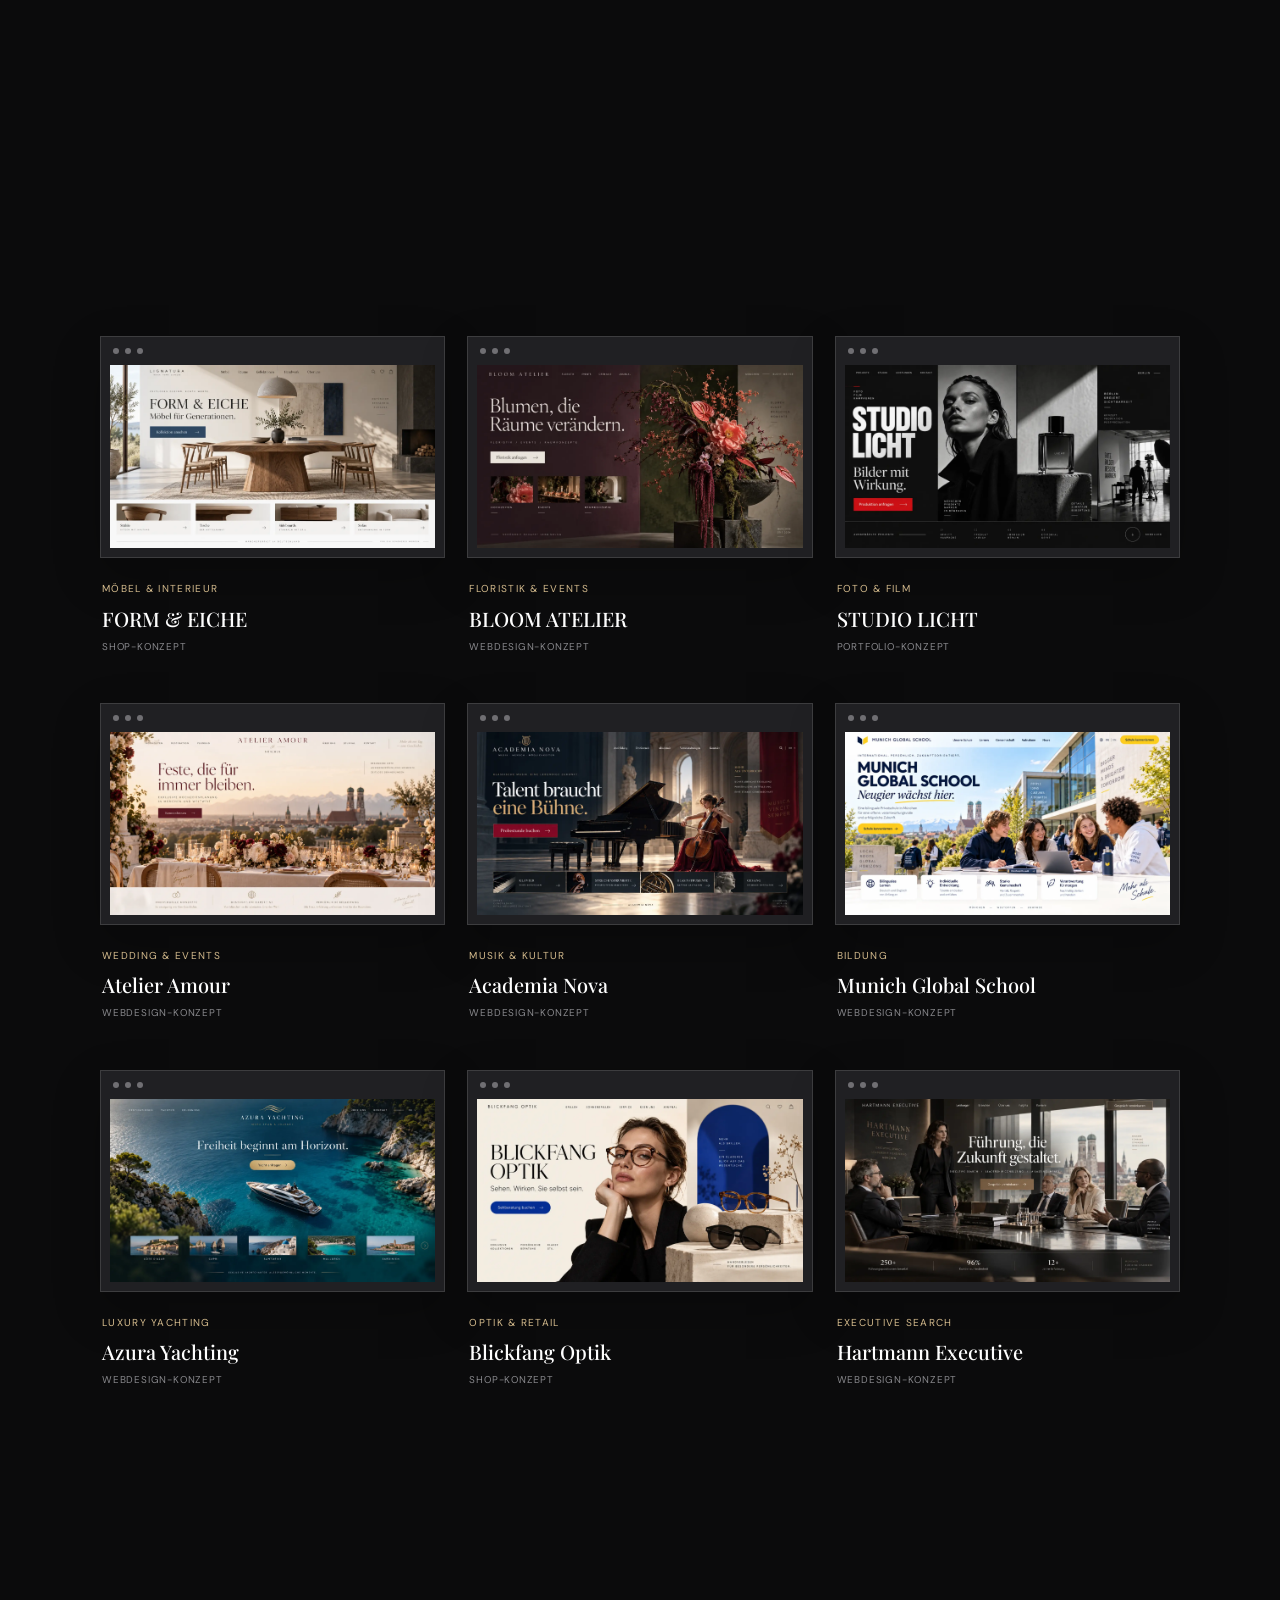
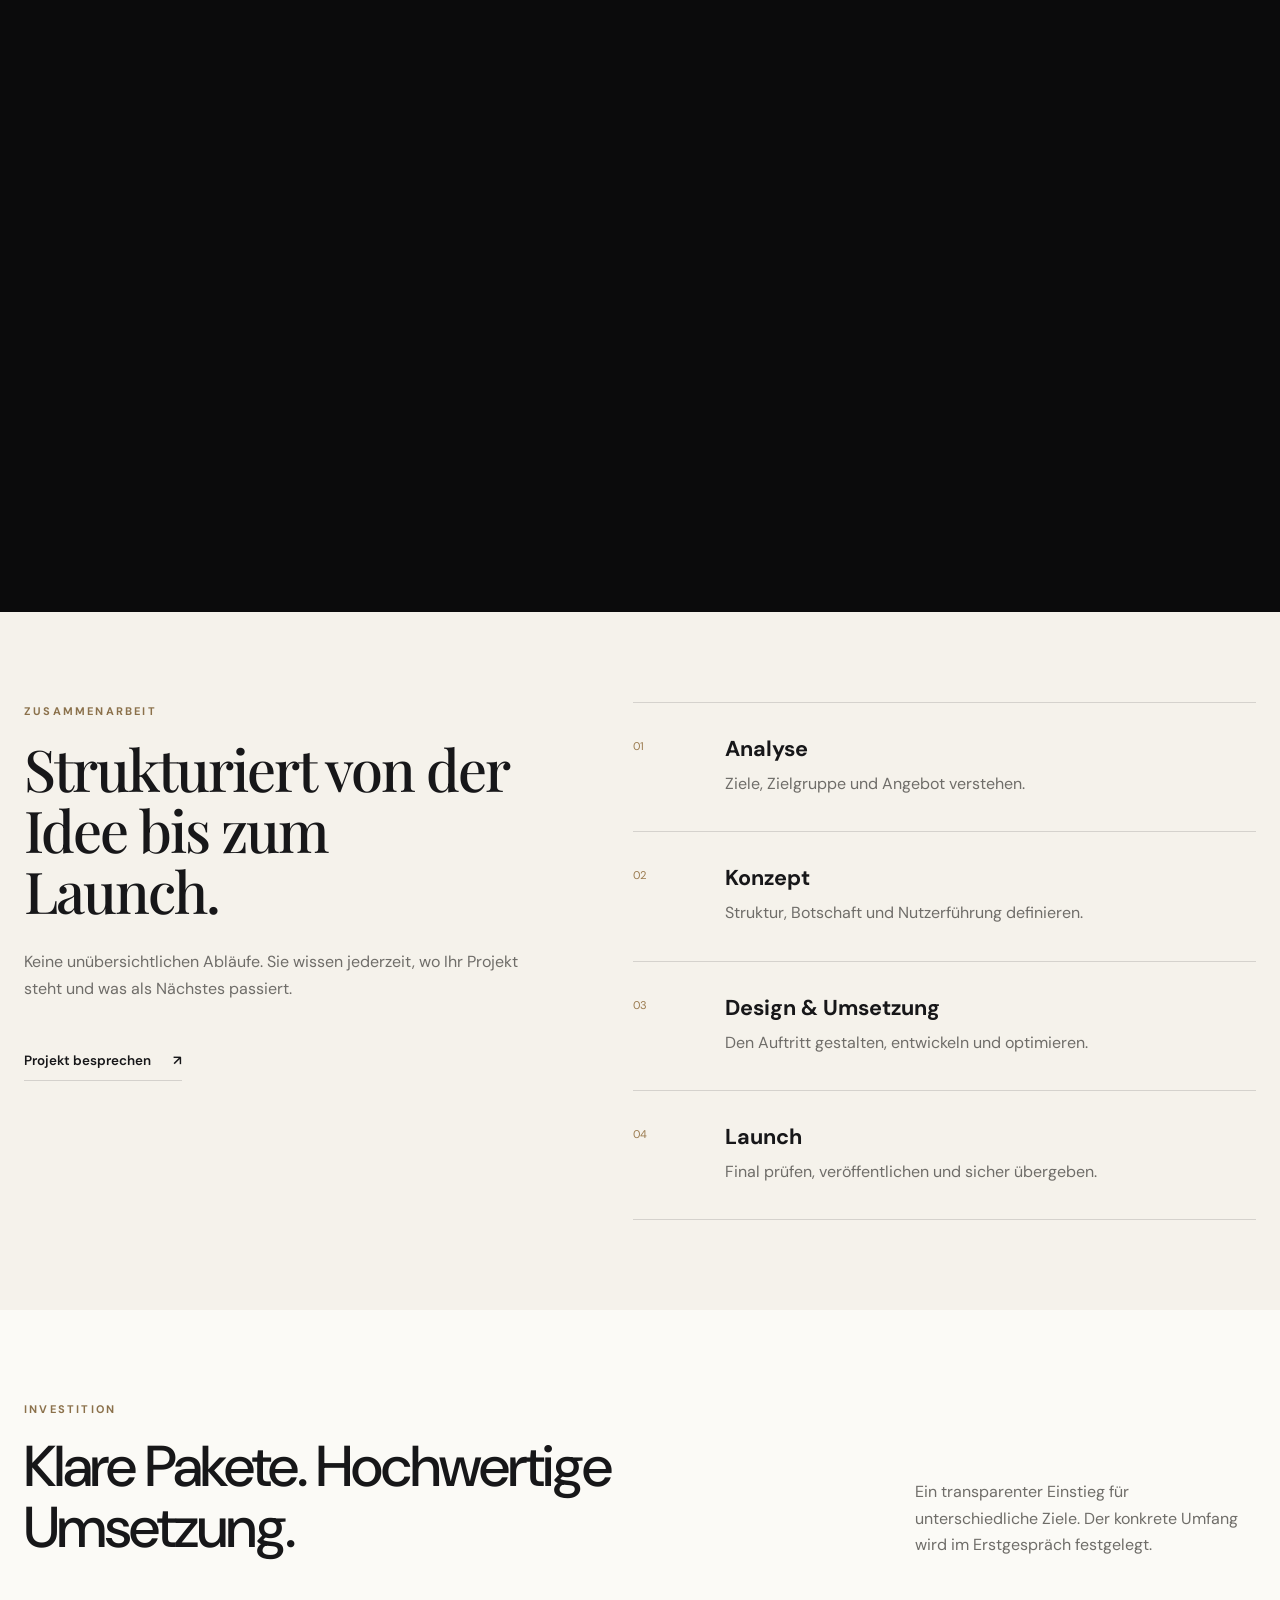
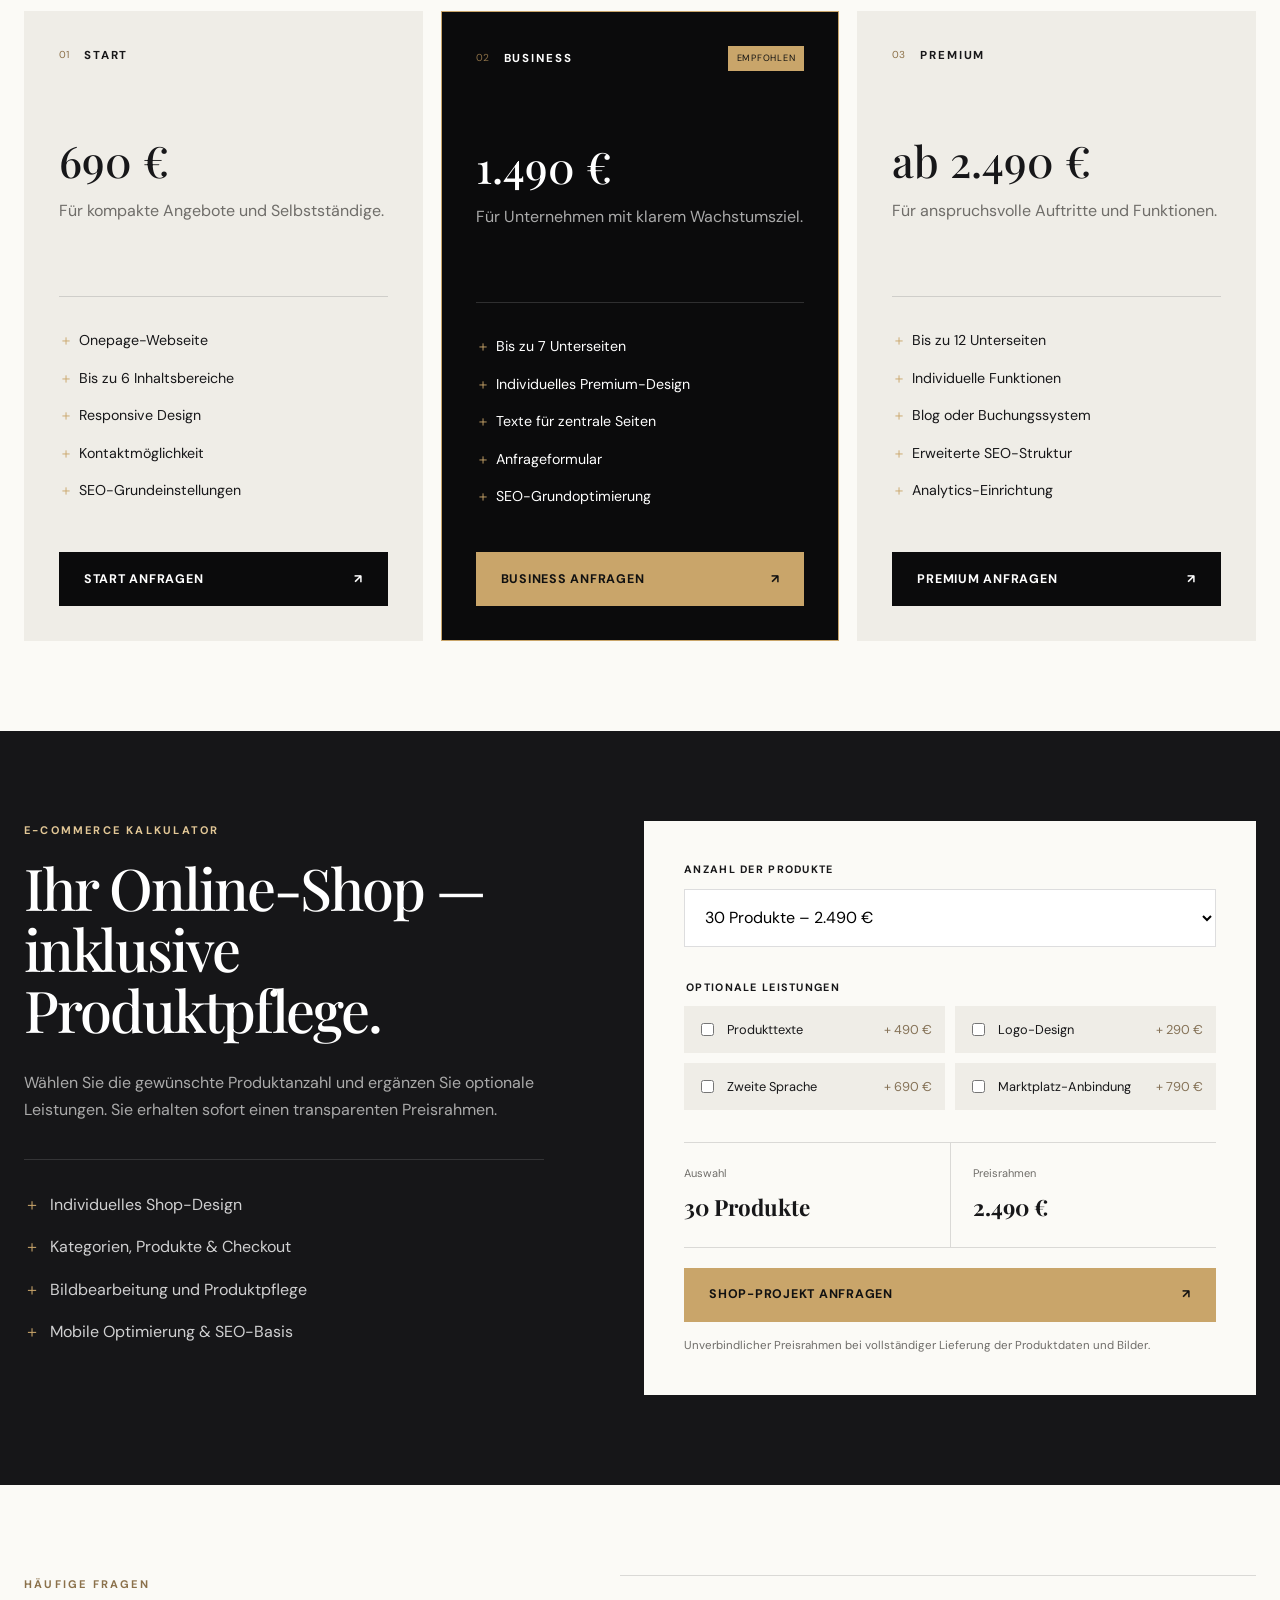
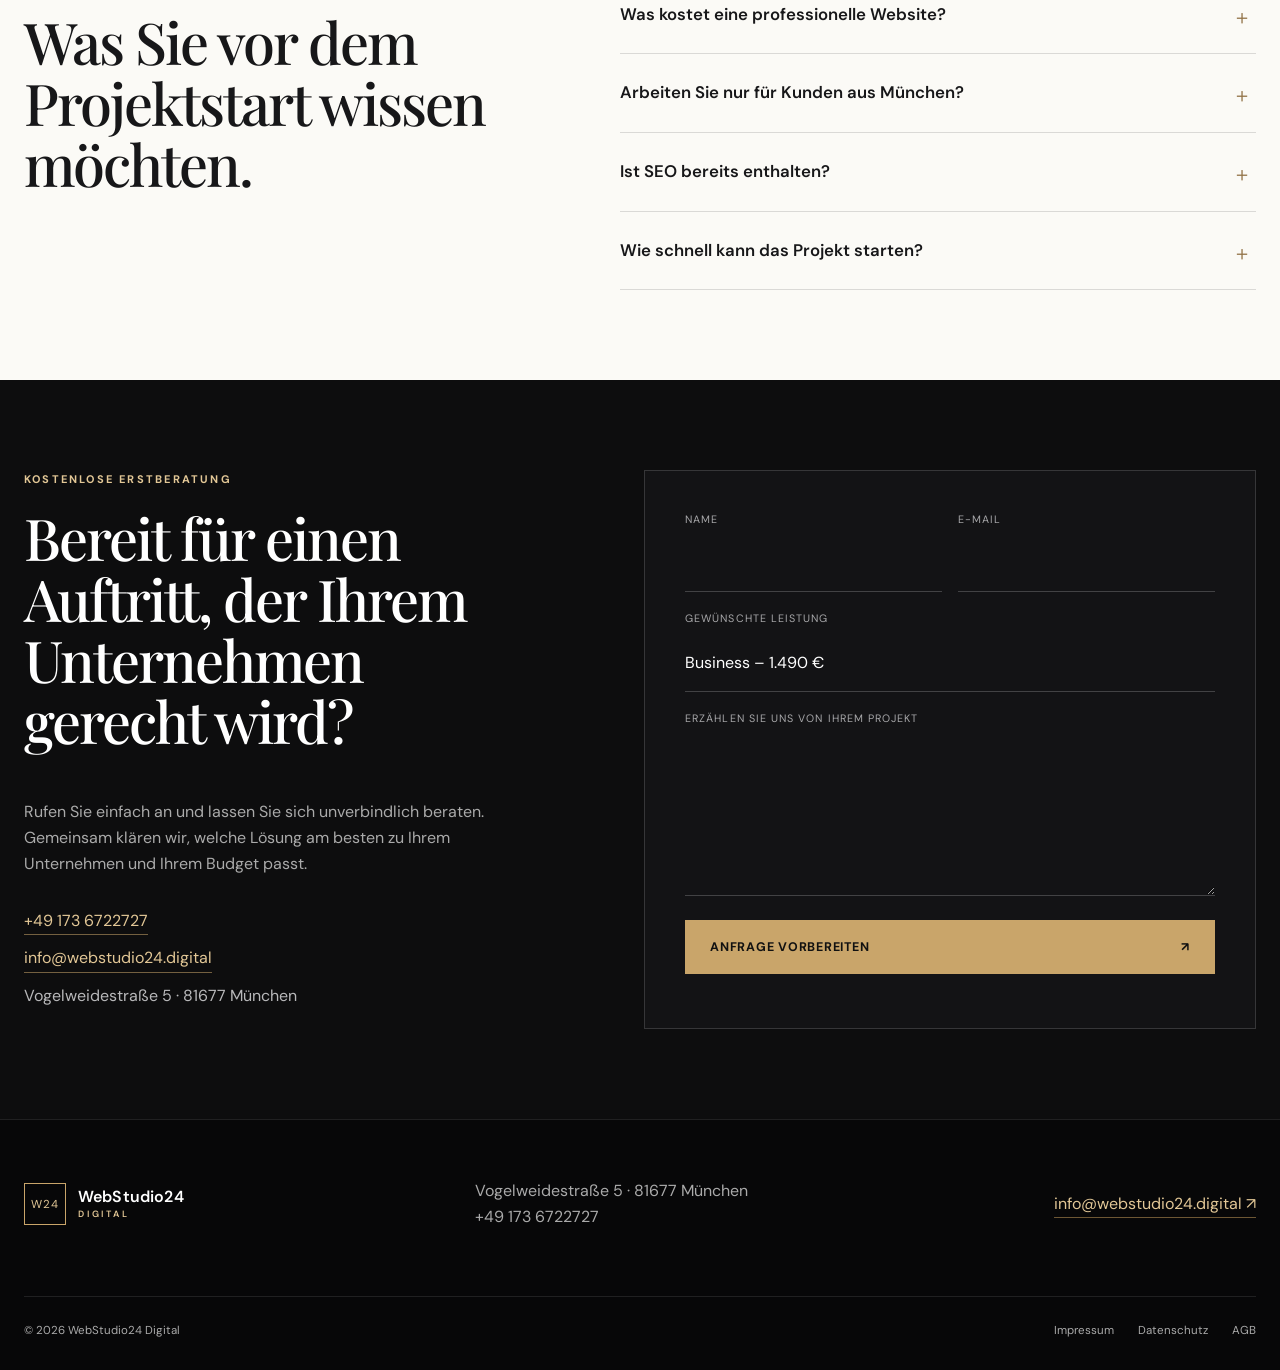
==== commit 205f29ba: "Prioritize company website services" ====
--- a/index.html
+++ b/index.html
@@ -3,8 +3,8 @@
 <head>
   <meta charset="utf-8">
   <meta name="viewport" content="width=device-width, initial-scale=1">
-  <title>Webdesign München & Online-Shops | WebStudio24</title>
-  <meta name="description" content="Individuelles Webdesign in München: verkaufsstarke Websites und Online-Shops für Unternehmen und Selbstständige. Kostenlose Erstberatung anfragen.">
+  <title>Websites für Unternehmen | Webdesign München</title>
+  <meta name="description" content="WebStudio24 erstellt professionelle Websites für Firmen und Selbstständige in München und deutschlandweit — inklusive Webdesign, SEO und Online-Shops.">
   <meta name="theme-color" content="#0b0b0c">
   <meta name="robots" content="index,follow,max-image-preview:large">
   <link rel="canonical" href="https://webstudio24.digital/">
@@ -32,9 +32,9 @@
       <div class="hero-glow" aria-hidden="true"></div>
       <div class="container hero-grid">
         <div class="hero-copy">
-          <p class="eyebrow light">Webdesign &amp; Online-Shops aus München</p>
-          <h1>Webdesign, das <em>verkauft.</em><br>Marken, die bleiben.</h1>
-          <p class="hero-lead">Wir entwickeln individuelle Websites und Online-Shops für Unternehmen und Selbstständige — strategisch, hochwertig und auf neue Kundenanfragen ausgerichtet.</p>
+          <p class="eyebrow light">Professionelle Websites für Unternehmen</p>
+          <h1>Firmenseiten, die <em>verkaufen.</em><br>Marken, die bleiben.</h1>
+          <p class="hero-lead">Wir entwickeln individuelle Unternehmenswebsites, Landingpages und Online-Shops — strategisch, hochwertig und auf neue Kundenanfragen ausgerichtet.</p>
           <div class="hero-actions"><a class="button button-gold" href="#kontakt">Kostenloses Erstgespräch <span>↗</span></a><a class="text-link" href="#arbeiten">Ausgewählte Projekte <span>↓</span></a></div>
           <div class="hero-proof"><div><strong>01</strong><span>Individuelles<br>Premium-Design</span></div><div><strong>02</strong><span>SEO & Mobile<br>von Anfang an</span></div><div><strong>03</strong><span>Direkte, klare<br>Zusammenarbeit</span></div></div>
         </div>
--- a/style.css
+++ b/style.css
@@ -52,6 +52,20 @@
   .projects{grid-template-columns:1fr}
 .projects .project:last-child{grid-column:auto;width:100%}
 }
+
+/* Search-friendly FAQ and conversion content */
+.faq-section{background:var(--paper)}
+.faq-grid{display:grid;grid-template-columns:.78fr 1fr;gap:100px;align-items:start}
+.faq-grid h2{max-width:620px;font-family:var(--serif)}
+.faq-list{border-top:1px solid var(--line)}
+.faq-list details{border-bottom:1px solid var(--line)}
+.faq-list summary{position:relative;padding:25px 44px 25px 0;cursor:pointer;font-size:1.05rem;font-weight:600;list-style:none}
+.faq-list summary::-webkit-details-marker{display:none}
+.faq-list summary:after{content:"＋";position:absolute;right:4px;color:#927348;font-size:1.25rem;font-weight:400}
+.faq-list details[open] summary:after{content:"−"}
+.faq-list p{max-width:760px;margin:0;padding:0 44px 25px 0;color:var(--muted)}
+@media(max-width:1000px){.faq-grid{grid-template-columns:1fr;gap:42px}}
+@media(max-width:760px){.faq-grid{gap:28px}.faq-list summary{padding-block:20px}.faq-list p{padding-right:20px}}
 
 .topline-inner{justify-content:center}
 .nav-phone{flex:none;color:var(--gold-light);font-size:1.08rem;font-weight:700;letter-spacing:.06em;white-space:nowrap;transition:color .2s ease}
